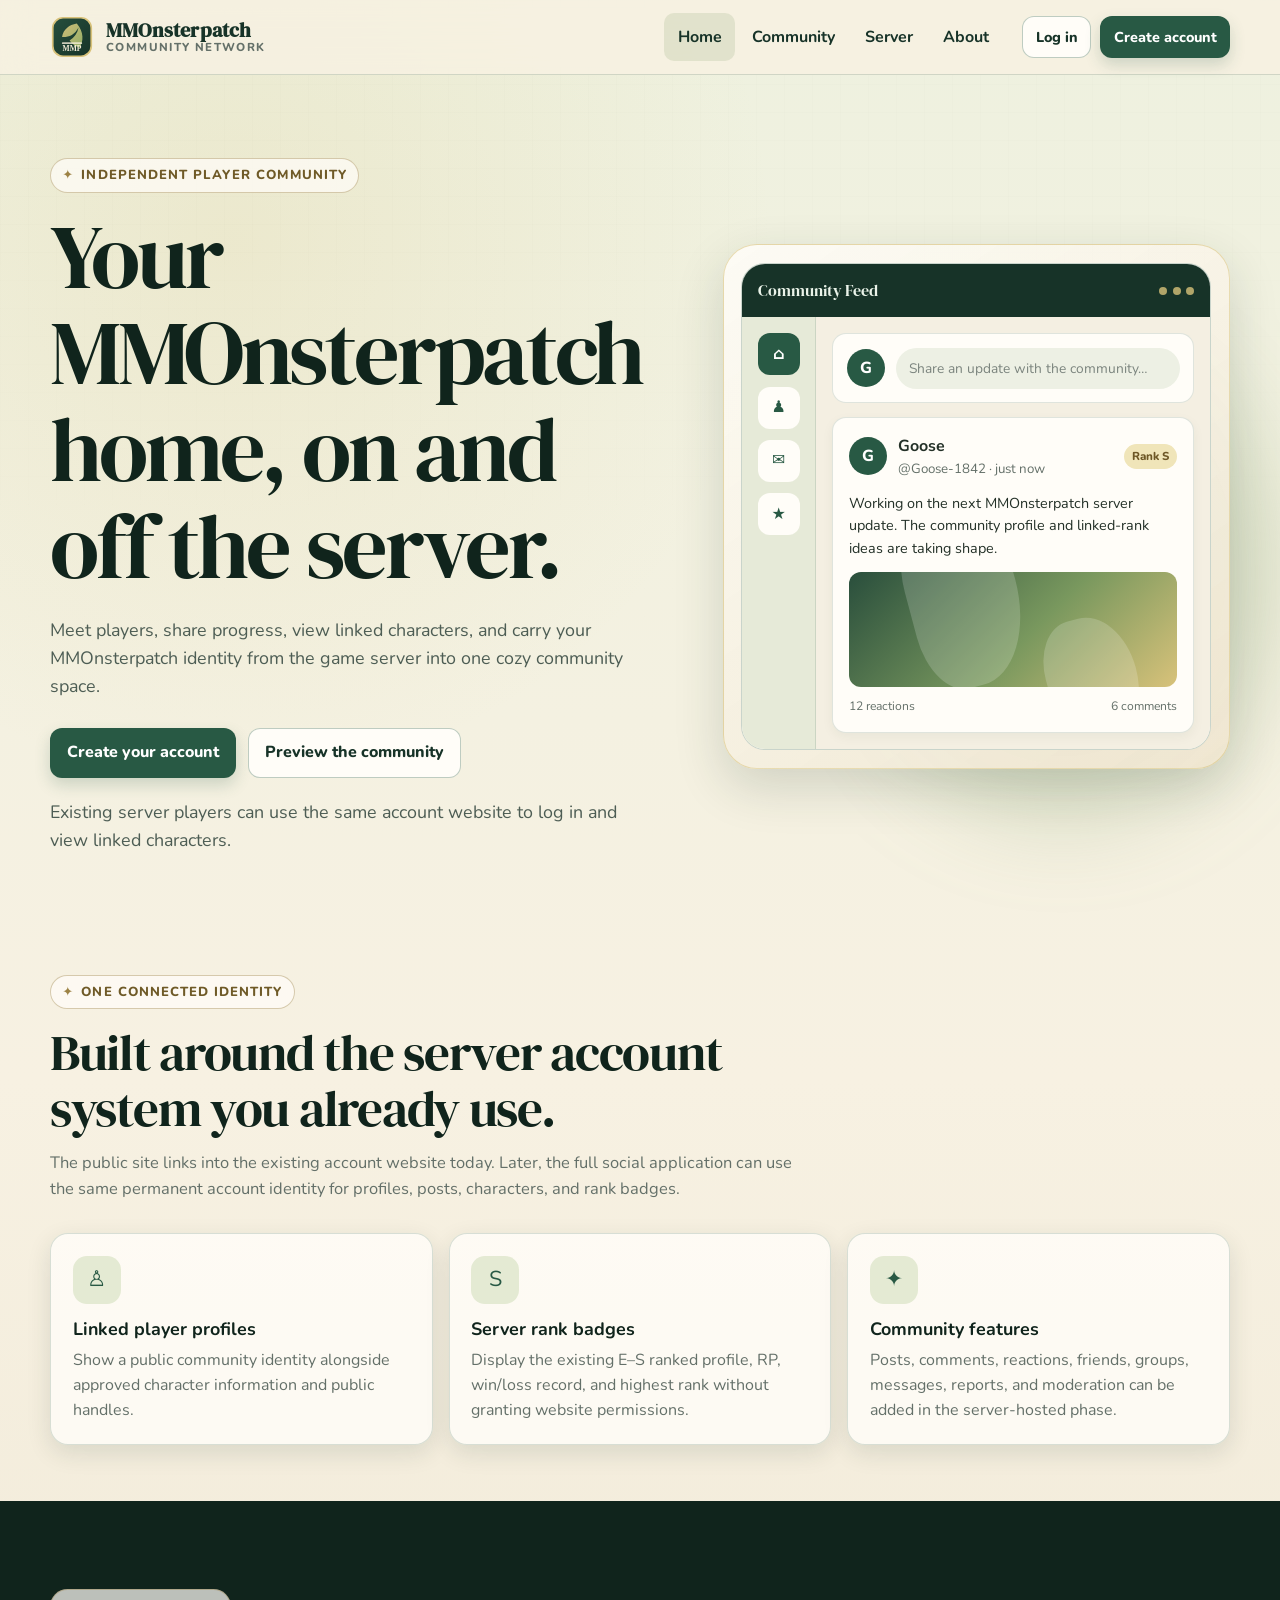
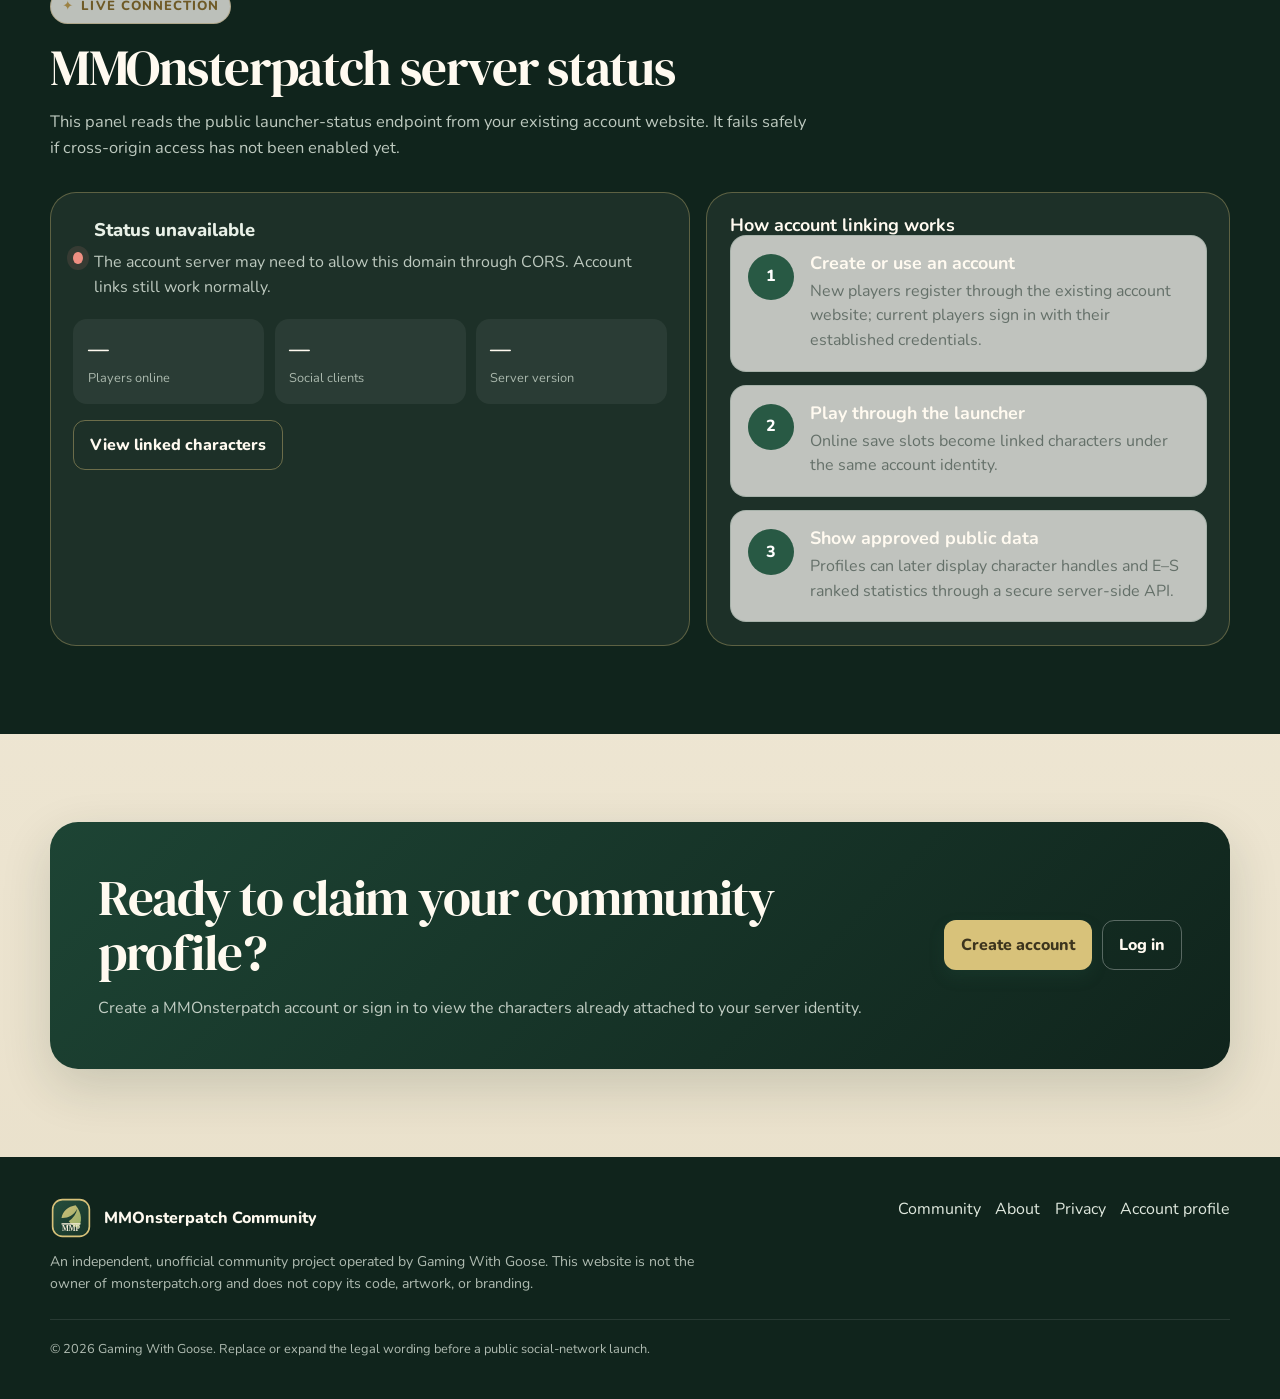
==== index.html @ 91fbc28e "initial push" ====
<!doctype html>
<html lang="en">
<head>
  <meta charset="utf-8">
  <meta name="viewport" content="width=device-width, initial-scale=1">
  <meta name="description" content="The independent MMOnsterpatch community hub for player profiles, server ranks, news, and social features.">
  <meta name="theme-color" content="#173328">
  <title>MMOnsterpatch Community</title>
  <link rel="icon" href="assets/favicon.svg" type="image/svg+xml">
  <link rel="stylesheet" href="assets/styles.css">
  <script src="config.js" defer></script>
  <script src="assets/app.js" defer></script>
</head>
<body>
  <a class="skip-link" href="#main">Skip to content</a>
  <header class="site-header">
    <nav class="nav-wrap" aria-label="Primary navigation">
      <a class="brand" href="index.html">
        <img src="assets/logo.svg" alt="">
        <span class="brand-copy"><strong>MMOnsterpatch</strong><small>Community Network</small></span>
      </a>
      <button class="menu-toggle" type="button" aria-expanded="false" aria-label="Open navigation">Menu</button>
      <div class="nav-links">
        <a href="index.html" aria-current="page">Home</a>
        <a href="community.html">Community</a>
        <a href="#server">Server</a>
        <a href="about.html">About</a>
      </div>
      <div class="nav-actions">
        <a class="button secondary small" data-account-link="login" href="https://account.gamingwithgoose.com/login">Log in</a>
        <a class="button small" data-account-link="register" href="https://account.gamingwithgoose.com/register">Create account</a>
      </div>
    </nav>
  </header>

  <main id="main">
    <section class="hero">
      <div class="container hero-grid">
        <div class="hero-copy">
          <span class="eyebrow">Independent player community</span>
          <h1>Your MMOnsterpatch home, on and off the server.</h1>
          <p>Meet players, share progress, view linked characters, and carry your MMOnsterpatch identity from the game server into one cozy community space.</p>
          <div class="hero-actions">
            <a class="button" data-account-link="register" href="https://account.gamingwithgoose.com/register">Create your account</a>
            <a class="button secondary" href="community.html">Preview the community</a>
          </div>
          <p class="microcopy">Existing server players can use the same account website to log in and view linked characters.</p>
        </div>

        <div class="hero-panel" aria-label="Community interface preview">
          <div class="app-window">
            <div class="app-topbar"><strong>Community Feed</strong><div class="dot-set" aria-hidden="true"><i></i><i></i><i></i></div></div>
            <div class="app-body">
              <aside class="preview-sidebar" aria-hidden="true"><span>⌂</span><span>♟</span><span>✉</span><span>★</span></aside>
              <div class="preview-feed">
                <div class="composer"><span class="avatar-sm">G</span><span>Share an update with the community…</span></div>
                <article class="preview-post">
                  <div class="post-head">
                    <span class="avatar-sm">G</span>
                    <div><strong>Goose</strong><small>@Goose-1842 · just now</small></div>
                    <span class="rank-pill">Rank S</span>
                  </div>
                  <p>Working on the next MMOnsterpatch server update. The community profile and linked-rank ideas are taking shape.</p>
                  <div class="post-art" role="img" aria-label="Abstract green and gold community artwork"></div>
                  <div class="post-stats"><span>12 reactions</span><span>6 comments</span></div>
                </article>
              </div>
            </div>
          </div>
        </div>
      </div>
    </section>

    <section class="section compact">
      <div class="container">
        <div class="section-heading">
          <span class="eyebrow">One connected identity</span>
          <h2>Built around the server account system you already use.</h2>
          <p>The public site links into the existing account website today. Later, the full social application can use the same permanent account identity for profiles, posts, characters, and rank badges.</p>
        </div>
        <div class="card-grid">
          <article class="card"><div class="icon">♙</div><h3>Linked player profiles</h3><p>Show a public community identity alongside approved character information and public handles.</p></article>
          <article class="card"><div class="icon">S</div><h3>Server rank badges</h3><p>Display the existing E–S ranked profile, RP, win/loss record, and highest rank without granting website permissions.</p></article>
          <article class="card"><div class="icon">✦</div><h3>Community features</h3><p>Posts, comments, reactions, friends, groups, messages, reports, and moderation can be added in the server-hosted phase.</p></article>
        </div>
      </div>
    </section>

    <section class="section status-section" id="server">
      <div class="container">
        <div class="section-heading">
          <span class="eyebrow">Live connection</span>
          <h2>MMOnsterpatch server status</h2>
          <p>This panel reads the public launcher-status endpoint from your existing account website. It fails safely if cross-origin access has not been enabled yet.</p>
        </div>
        <div class="status-layout">
          <div class="status-card">
            <div class="status-line"><span class="status-dot" data-status-dot></span><div><div class="status-title loading-shimmer" data-server-status>Checking live server status</div><p class="status-message loading-shimmer" data-server-message>Connecting to account server status endpoint</p></div></div>
            <div class="status-stats">
              <div class="status-stat"><strong class="loading-shimmer" data-player-count>0</strong><span>Players online</span></div>
              <div class="status-stat"><strong class="loading-shimmer" data-social-count>0</strong><span>Social clients</span></div>
              <div class="status-stat"><strong class="loading-shimmer" data-server-version>0.0.0</strong><span>Server version</span></div>
            </div>
            <a class="button secondary" data-account-link="characters" href="https://account.gamingwithgoose.com/account">View linked characters</a>
          </div>
          <div class="status-card">
            <h3>How account linking works</h3>
            <div class="steps">
              <div class="step"><span class="step-number">1</span><div><h3>Create or use an account</h3><p>New players register through the existing account website; current players sign in with their established credentials.</p></div></div>
              <div class="step"><span class="step-number">2</span><div><h3>Play through the launcher</h3><p>Online save slots become linked characters under the same account identity.</p></div></div>
              <div class="step"><span class="step-number">3</span><div><h3>Show approved public data</h3><p>Profiles can later display character handles and E–S ranked statistics through a secure server-side API.</p></div></div>
            </div>
          </div>
        </div>
      </div>
    </section>

    <section class="section">
      <div class="container">
        <div class="cta-box">
          <div><h2>Ready to claim your community profile?</h2><p>Create a MMOnsterpatch account or sign in to view the characters already attached to your server identity.</p></div>
          <div class="cta-actions"><a class="button" data-account-link="register" href="https://account.gamingwithgoose.com/register">Create account</a><a class="button secondary" data-account-link="login" href="https://account.gamingwithgoose.com/login">Log in</a></div>
        </div>
      </div>
    </section>
  </main>

  <footer class="site-footer">
    <div class="container">
      <div class="footer-grid">
        <div><div class="footer-brand"><img src="assets/logo.svg" alt=""><span>MMOnsterpatch Community</span></div><p class="footer-copy">An independent, unofficial community project operated by Gaming With Goose. This website is not the owner of monsterpatch.org and does not copy its code, artwork, or branding.</p></div>
        <div class="footer-links"><a href="community.html">Community</a><a href="about.html">About</a><a href="privacy.html">Privacy</a><a data-account-link="profile" href="https://account.gamingwithgoose.com/profile">Account profile</a></div>
      </div>
      <div class="footer-bottom">© <span data-current-year>2026</span> Gaming With Goose. Replace or expand the legal wording before a public social-network launch.</div>
    </div>
  </footer>
</body>
</html>
---- assets/styles.css ----
@import url('https://fonts.googleapis.com/css2?family=DM+Serif+Display&family=Nunito:wght@400;600;700;800&display=swap');

:root {
  --ink: #233027;
  --muted: #647069;
  --forest-950: #10241c;
  --forest-900: #173328;
  --forest-800: #1d4434;
  --forest-700: #285944;
  --moss: #77965f;
  --sage: #a9bb8a;
  --gold: #d8c27a;
  --gold-dark: #9c8244;
  --paper: #f7f1e2;
  --paper-2: #efe6d0;
  --white: #fffdf8;
  --danger: #a64d43;
  --shadow: 0 18px 50px rgba(23, 51, 40, .16);
  --soft-shadow: 0 8px 24px rgba(23, 51, 40, .12);
  --radius-xl: 26px;
  --radius-lg: 18px;
  --radius-md: 12px;
}

* { box-sizing: border-box; }
html { scroll-behavior: smooth; }
body {
  margin: 0;
  min-height: 100vh;
  color: var(--ink);
  background:
    radial-gradient(circle at 18% 8%, rgba(216, 194, 122, .18), transparent 34rem),
    linear-gradient(180deg, #eef1df 0%, var(--paper) 36%, #e8dfc9 100%);
  font-family: "Nunito", system-ui, -apple-system, BlinkMacSystemFont, "Segoe UI", sans-serif;
  line-height: 1.55;
}

body::before {
  content: "";
  position: fixed;
  inset: 0;
  z-index: -1;
  opacity: .22;
  pointer-events: none;
  background-image:
    linear-gradient(rgba(23, 51, 40, .05) 1px, transparent 1px),
    linear-gradient(90deg, rgba(23, 51, 40, .05) 1px, transparent 1px);
  background-size: 28px 28px;
  mask-image: linear-gradient(to bottom, black, transparent 85%);
}

a { color: var(--forest-700); }
a:hover { color: var(--forest-900); }
img { max-width: 100%; }
button, input, textarea { font: inherit; }

.skip-link {
  position: absolute;
  top: -80px;
  left: 1rem;
  z-index: 999;
  background: var(--white);
  color: var(--forest-900);
  padding: .75rem 1rem;
  border-radius: 10px;
}
.skip-link:focus { top: 1rem; }

.site-header {
  position: sticky;
  top: 0;
  z-index: 50;
  backdrop-filter: blur(16px);
  background: rgba(247, 241, 226, .9);
  border-bottom: 1px solid rgba(40, 89, 68, .18);
}

.nav-wrap {
  width: min(1180px, calc(100% - 32px));
  min-height: 74px;
  margin: auto;
  display: flex;
  align-items: center;
  gap: 1.25rem;
}

.brand {
  display: inline-flex;
  align-items: center;
  gap: .75rem;
  color: var(--forest-900);
  text-decoration: none;
  font-weight: 800;
}
.brand img { width: 44px; height: 44px; }
.brand-copy { display: grid; line-height: 1.05; }
.brand-copy strong { font-family: "DM Serif Display", Georgia, serif; font-size: 1.22rem; letter-spacing: .01em; }
.brand-copy small { color: var(--muted); font-size: .72rem; text-transform: uppercase; letter-spacing: .12em; }

.nav-links {
  margin-left: auto;
  display: flex;
  align-items: center;
  gap: .25rem;
}
.nav-links a {
  color: var(--forest-900);
  text-decoration: none;
  padding: .7rem .82rem;
  border-radius: 10px;
  font-weight: 700;
}
.nav-links a:hover, .nav-links a[aria-current="page"] { background: rgba(119, 150, 95, .16); }

.nav-actions { display: flex; align-items: center; gap: .55rem; }
.menu-toggle {
  display: none;
  margin-left: auto;
  border: 1px solid rgba(40, 89, 68, .25);
  background: var(--white);
  color: var(--forest-900);
  border-radius: 10px;
  padding: .65rem .8rem;
  font-weight: 800;
}

.button {
  display: inline-flex;
  align-items: center;
  justify-content: center;
  gap: .45rem;
  min-height: 44px;
  padding: .72rem 1rem;
  border: 1px solid transparent;
  border-radius: 12px;
  background: var(--forest-700);
  color: #fff;
  text-decoration: none;
  font-weight: 800;
  box-shadow: 0 7px 16px rgba(40, 89, 68, .2);
  cursor: pointer;
}
.button:hover { color: #fff; background: var(--forest-900); transform: translateY(-1px); }
.button.secondary {
  color: var(--forest-900);
  background: var(--white);
  border-color: rgba(40, 89, 68, .3);
  box-shadow: none;
}
.button.secondary:hover { color: var(--forest-900); background: var(--paper-2); }
.button.small { min-height: 38px; padding: .55rem .78rem; font-size: .9rem; }

main { overflow: hidden; }
.container { width: min(1180px, calc(100% - 32px)); margin-inline: auto; }
.section { padding: 5.5rem 0; }
.section.compact { padding: 3.5rem 0; }

.hero { padding: 5.2rem 0 4rem; }
.hero-grid {
  display: grid;
  grid-template-columns: minmax(0, 1.08fr) minmax(340px, .92fr);
  align-items: center;
  gap: clamp(2rem, 6vw, 5rem);
}
.eyebrow {
  display: inline-flex;
  align-items: center;
  gap: .45rem;
  margin-bottom: 1rem;
  padding: .38rem .7rem;
  border: 1px solid rgba(156, 130, 68, .4);
  border-radius: 999px;
  background: rgba(255, 253, 248, .72);
  color: #6f5a27;
  font-size: .82rem;
  font-weight: 800;
  text-transform: uppercase;
  letter-spacing: .08em;
}
.eyebrow::before { content: "✦"; color: var(--gold-dark); }

h1, h2, h3 { color: var(--forest-950); line-height: 1.08; }
h1, h2 { font-family: "DM Serif Display", Georgia, serif; font-weight: 400; }
h1 { margin: 0; max-width: 760px; font-size: clamp(3rem, 7vw, 5.8rem); letter-spacing: -.035em; }
h2 { margin: 0; font-size: clamp(2.15rem, 4vw, 3.45rem); letter-spacing: -.025em; }
h3 { margin: 0; font-size: 1.12rem; }
.hero-copy > p { max-width: 680px; margin: 1.35rem 0 0; color: #4d5d54; font-size: 1.12rem; }
.hero-actions { display: flex; flex-wrap: wrap; gap: .75rem; margin-top: 1.7rem; }
.microcopy { margin-top: 1rem; color: var(--muted); font-size: .88rem; }

.hero-panel {
  position: relative;
  padding: 1.1rem;
  border: 1px solid rgba(216, 194, 122, .55);
  border-radius: 34px;
  background: linear-gradient(145deg, rgba(255, 253, 248, .86), rgba(239, 230, 208, .92));
  box-shadow: var(--shadow);
}
.hero-panel::before {
  content: "";
  position: absolute;
  inset: 15% -10% -10% 24%;
  z-index: -1;
  border-radius: 50%;
  background: rgba(119, 150, 95, .24);
  filter: blur(45px);
}
.app-window {
  overflow: hidden;
  border: 1px solid rgba(40, 89, 68, .25);
  border-radius: 24px;
  background: var(--white);
}
.app-topbar {
  display: flex;
  justify-content: space-between;
  align-items: center;
  padding: .9rem 1rem;
  color: #eaf3e9;
  background: var(--forest-900);
}
.app-topbar strong { font-family: "DM Serif Display", Georgia, serif; font-weight: 400; }
.dot-set { display: flex; gap: .35rem; }
.dot-set i { width: 8px; height: 8px; border-radius: 50%; background: var(--gold); opacity: .8; }
.app-body { display: grid; grid-template-columns: 74px 1fr; min-height: 430px; }
.preview-sidebar { padding: 1rem .7rem; background: #e6ead8; border-right: 1px solid rgba(40, 89, 68, .14); }
.preview-sidebar span { display: grid; place-items: center; width: 42px; height: 42px; margin: 0 auto .7rem; border-radius: 12px; background: var(--white); color: var(--forest-700); font-weight: 800; }
.preview-sidebar span:first-child { color: #fff; background: var(--forest-700); }
.preview-feed { padding: 1rem; background: #f4efe2; }
.composer {
  display: flex;
  gap: .7rem;
  align-items: center;
  padding: .85rem;
  border: 1px solid rgba(40, 89, 68, .15);
  border-radius: 14px;
  background: var(--white);
}
.avatar-sm { flex: 0 0 auto; width: 38px; height: 38px; display: grid; place-items: center; border-radius: 50%; background: var(--forest-700); color: #fff; font-weight: 800; }
.composer span:last-child { flex: 1; padding: .6rem .8rem; border-radius: 999px; background: #edf0e4; color: #7b847e; font-size: .86rem; }
.preview-post { margin-top: .85rem; padding: 1rem; border: 1px solid rgba(40, 89, 68, .15); border-radius: 14px; background: var(--white); box-shadow: 0 4px 12px rgba(23, 51, 40, .05); }
.post-head { display: flex; align-items: center; gap: .65rem; }
.post-head small { display: block; color: var(--muted); }
.rank-pill { margin-left: auto; padding: .24rem .5rem; border-radius: 999px; background: #f0e5b9; color: #6d5726; font-size: .72rem; font-weight: 800; }
.preview-post p { margin: .8rem 0; font-size: .9rem; }
.post-art { height: 115px; border-radius: 12px; background: linear-gradient(135deg, #294e3c, #79985e 55%, #d8c27a); position: relative; overflow: hidden; }
.post-art::before, .post-art::after { content: ""; position: absolute; border-radius: 45% 55% 60% 40%; background: rgba(255,255,255,.18); transform: rotate(-15deg); }
.post-art::before { width: 110px; height: 180px; left: 18%; top: -65px; }
.post-art::after { width: 90px; height: 130px; right: 12%; bottom: -60px; }
.post-stats { display: flex; justify-content: space-between; margin-top: .65rem; color: var(--muted); font-size: .76rem; }

.section-heading { max-width: 760px; margin-bottom: 2rem; }
.section-heading p { margin: .9rem 0 0; color: var(--muted); font-size: 1.03rem; }

.card-grid { display: grid; grid-template-columns: repeat(3, 1fr); gap: 1rem; }
.card {
  padding: 1.35rem;
  border: 1px solid rgba(40, 89, 68, .18);
  border-radius: var(--radius-lg);
  background: rgba(255, 253, 248, .82);
  box-shadow: var(--soft-shadow);
}
.card .icon { width: 48px; height: 48px; display: grid; place-items: center; margin-bottom: 1rem; border-radius: 14px; background: #e4ead3; color: var(--forest-700); font-size: 1.35rem; }
.card p { margin: .55rem 0 0; color: var(--muted); }

.status-section { background: var(--forest-950); color: #e8f0e7; }
.status-section h2, .status-section h3 { color: #fffaf0; }
.status-section .section-heading p { color: #bdc9bf; }
.status-layout { display: grid; grid-template-columns: 1.1fr .9fr; gap: 1rem; align-items: stretch; }
.status-card {
  padding: 1.4rem;
  border: 1px solid rgba(216, 194, 122, .34);
  border-radius: var(--radius-xl);
  background: rgba(255, 255, 255, .055);
}
.status-line { display: flex; align-items: center; gap: .7rem; }
.status-dot { width: 12px; height: 12px; border-radius: 50%; background: #d8c27a; box-shadow: 0 0 0 6px rgba(216, 194, 122, .12); }
.status-dot.online { background: #7dd88e; box-shadow: 0 0 0 6px rgba(125, 216, 142, .13); }
.status-dot.offline { background: #ef8f82; box-shadow: 0 0 0 6px rgba(239, 143, 130, .12); }
.status-title { font-size: 1.15rem; font-weight: 800; }
.status-message { color: #bdc9bf; margin: .35rem 0 0; }
.status-stats { display: grid; grid-template-columns: repeat(3, 1fr); gap: .65rem; margin-top: 1.2rem; }
.status-stat { padding: .9rem; border-radius: 14px; background: rgba(255, 255, 255, .06); }
.status-stat strong { display: block; color: #fffaf0; font-size: 1.3rem; }
.status-stat span { color: #aab8ad; font-size: .8rem; }
.status-card .button.secondary { margin-top: 1rem; background: transparent; color: #fffaf0; border-color: rgba(216, 194, 122, .42); }
.status-card .button.secondary:hover { background: rgba(255,255,255,.07); color: #fff; }

.steps { display: grid; gap: .85rem; }
.step { display: grid; grid-template-columns: 46px 1fr; gap: 1rem; align-items: start; padding: 1.1rem; border-radius: 16px; background: rgba(255,253,248,.72); border: 1px solid rgba(40,89,68,.16); }
.step-number { width: 46px; height: 46px; display: grid; place-items: center; border-radius: 50%; background: var(--forest-700); color: #fff; font-weight: 800; }
.step p { margin: .35rem 0 0; color: var(--muted); }

.community-layout { display: grid; grid-template-columns: 240px minmax(0, 1fr) 280px; gap: 1rem; align-items: start; }
.panel { padding: 1rem; border: 1px solid rgba(40,89,68,.18); border-radius: 18px; background: rgba(255,253,248,.86); box-shadow: var(--soft-shadow); }
.panel-title { display: flex; align-items: center; justify-content: space-between; margin-bottom: .75rem; }
.panel-title h2, .panel-title h3 { font-family: "Nunito", sans-serif; font-weight: 800; font-size: 1.04rem; }
.side-nav { display: grid; gap: .3rem; }
.side-nav a { padding: .7rem .75rem; border-radius: 10px; color: var(--forest-900); text-decoration: none; font-weight: 700; }
.side-nav a.active, .side-nav a:hover { background: #e4ead3; }
.feed-stack { display: grid; gap: .85rem; }
.social-card { padding: 1rem; border: 1px solid rgba(40,89,68,.18); border-radius: 18px; background: var(--white); }
.social-head { display: flex; gap: .75rem; align-items: center; }
.social-meta { min-width: 0; }
.social-meta strong { display: block; }
.social-meta span { color: var(--muted); font-size: .8rem; }
.social-card p { margin: .85rem 0; }
.social-actions { display: flex; border-top: 1px solid rgba(40,89,68,.12); padding-top: .65rem; gap: .4rem; }
.social-actions button { flex: 1; border: 0; border-radius: 9px; padding: .55rem; background: transparent; color: var(--muted); font-weight: 800; cursor: pointer; }
.social-actions button:hover { background: #edf0e4; color: var(--forest-900); }
.social-actions button.active { color: var(--danger); background: #f8eae5; }
.notice { padding: .9rem 1rem; border-left: 4px solid var(--gold-dark); border-radius: 10px; background: #fff8df; color: #67582e; }
.online-list { display: grid; gap: .7rem; }
.online-person { display: flex; align-items: center; gap: .55rem; }
.online-person .avatar-sm { width: 34px; height: 34px; font-size: .8rem; }
.presence { margin-left: auto; width: 9px; height: 9px; border-radius: 50%; background: #6fc77e; }

.page-hero { padding: 3.8rem 0 2rem; }
.page-hero h1 { font-size: clamp(2.6rem, 6vw, 4.5rem); }
.page-hero p { max-width: 720px; color: var(--muted); font-size: 1.05rem; }
.prose { max-width: 820px; }
.prose h2 { margin-top: 2.5rem; font-size: 2rem; }
.prose p, .prose li { color: #4e5c54; }
.prose code { padding: .15rem .35rem; border-radius: 6px; background: #e6ead8; color: var(--forest-900); }

.cta-box {
  display: grid;
  grid-template-columns: 1fr auto;
  gap: 2rem;
  align-items: center;
  padding: clamp(1.5rem, 4vw, 3rem);
  border-radius: 28px;
  color: #f4f1e5;
  background: linear-gradient(135deg, var(--forest-800), var(--forest-950));
  box-shadow: var(--shadow);
}
.cta-box h2 { color: #fffaf0; }
.cta-box p { color: #c2cec4; margin-bottom: 0; }
.cta-actions { display: flex; flex-wrap: wrap; gap: .65rem; }
.cta-box .button { background: var(--gold); color: #3d351e; }
.cta-box .button:hover { background: #ead58d; color: #302914; }
.cta-box .button.secondary { background: transparent; color: #fffaf0; border-color: rgba(255,255,255,.3); }

.site-footer { padding: 2.5rem 0; color: #afbbb1; background: var(--forest-950); }
.footer-grid { display: grid; grid-template-columns: 1fr auto; gap: 2rem; align-items: start; }
.footer-brand { display: flex; gap: .75rem; align-items: center; color: #fffaf0; font-weight: 800; }
.footer-brand img { width: 42px; }
.footer-copy { max-width: 680px; margin: .75rem 0 0; font-size: .88rem; }
.footer-links { display: flex; flex-wrap: wrap; gap: .9rem; }
.footer-links a { color: #dfe8de; text-decoration: none; }
.footer-bottom { margin-top: 1.5rem; padding-top: 1.25rem; border-top: 1px solid rgba(255,255,255,.1); font-size: .8rem; }

.loading-shimmer { position: relative; overflow: hidden; color: transparent !important; border-radius: 5px; background: rgba(255,255,255,.09); }
.loading-shimmer::after { content: ""; position: absolute; inset: 0; transform: translateX(-100%); background: linear-gradient(90deg, transparent, rgba(255,255,255,.13), transparent); animation: shimmer 1.5s infinite; }
@keyframes shimmer { to { transform: translateX(100%); } }

@media (max-width: 980px) {
  .hero-grid, .status-layout, .cta-box { grid-template-columns: 1fr; }
  .hero-copy { text-align: center; }
  .hero-copy > p { margin-inline: auto; }
  .hero-actions { justify-content: center; }
  .microcopy { text-align: center; }
  .hero-panel { max-width: 650px; margin-inline: auto; }
  .card-grid { grid-template-columns: repeat(2, 1fr); }
  .community-layout { grid-template-columns: 190px minmax(0, 1fr); }
  .community-layout > aside:last-child { grid-column: 1 / -1; }
  .cta-actions { justify-content: flex-start; }
}

@media (max-width: 760px) {
  .nav-wrap { flex-wrap: wrap; padding: .75rem 0; min-height: 68px; }
  .menu-toggle { display: inline-flex; }
  .nav-links, .nav-actions { display: none; width: 100%; margin: 0; }
  .site-header.open .nav-links { display: grid; }
  .site-header.open .nav-actions { display: grid; grid-template-columns: 1fr 1fr; padding-bottom: .35rem; }
  .nav-links a { text-align: center; }
  .hero { padding-top: 3.7rem; }
  .hero-grid { grid-template-columns: 1fr; }
  h1 { font-size: clamp(2.8rem, 13vw, 4.2rem); }
  .app-body { grid-template-columns: 58px 1fr; min-height: 390px; }
  .preview-sidebar { padding-inline: .45rem; }
  .preview-sidebar span { width: 36px; height: 36px; }
  .card-grid { grid-template-columns: 1fr; }
  .status-stats { grid-template-columns: 1fr 1fr; }
  .community-layout { grid-template-columns: 1fr; }
  .community-layout > aside:first-child { display: none; }
  .footer-grid { grid-template-columns: 1fr; }
}

@media (max-width: 480px) {
  .container, .nav-wrap { width: min(100% - 22px, 1180px); }
  .section { padding: 4rem 0; }
  .brand-copy small { display: none; }
  .hero-panel { padding: .55rem; border-radius: 25px; }
  .app-window { border-radius: 19px; }
  .preview-feed { padding: .65rem; }
  .preview-sidebar { display: none; }
  .app-body { grid-template-columns: 1fr; }
  .status-stats { grid-template-columns: 1fr; }
  .site-header.open .nav-actions { grid-template-columns: 1fr; }
}

@media (prefers-reduced-motion: reduce) {
  *, *::before, *::after { scroll-behavior: auto !important; animation-duration: .01ms !important; animation-iteration-count: 1 !important; transition-duration: .01ms !important; }
}
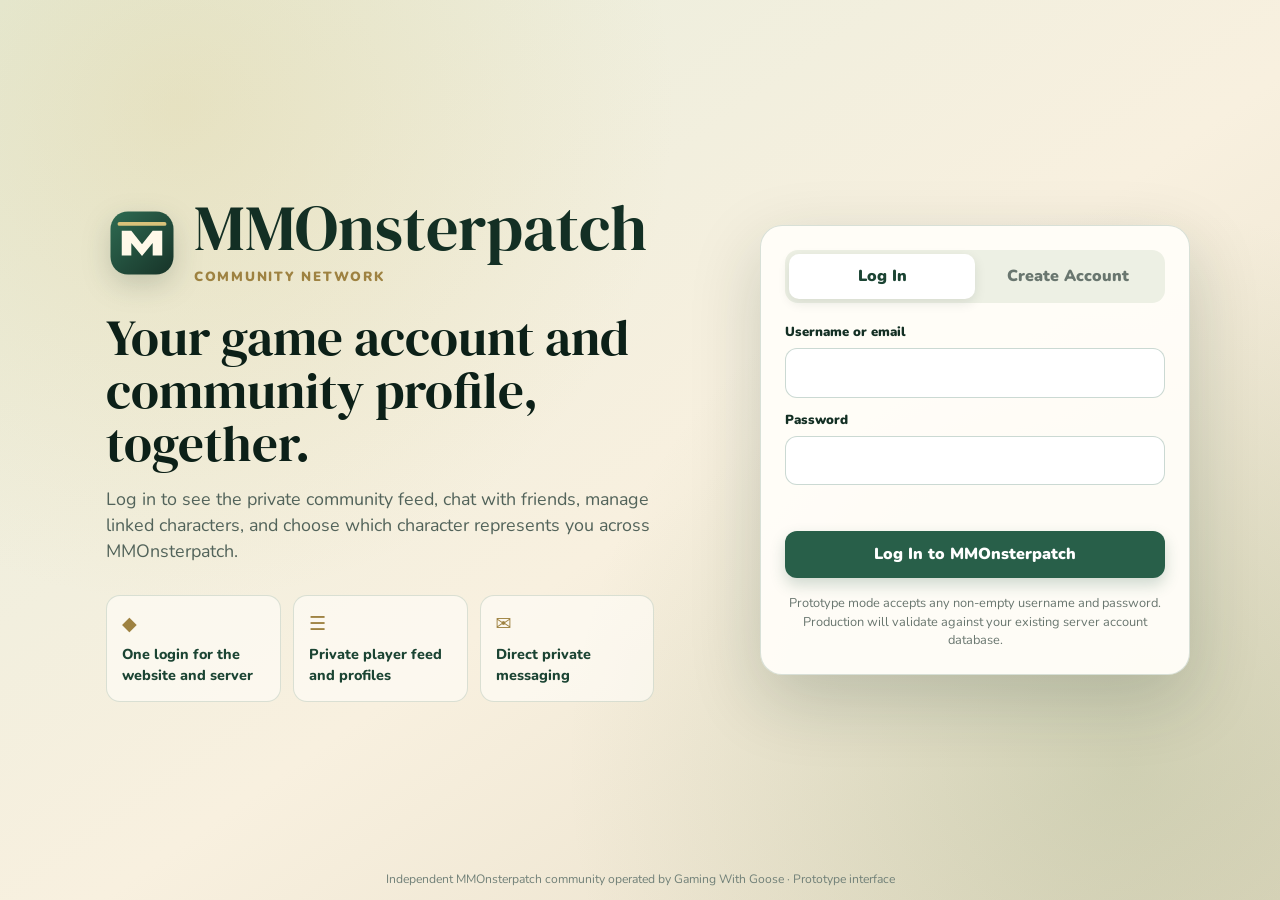
==== commit bb967eb9: "Website Revision" ====
--- a/index.html
+++ b/index.html
@@ -1,138 +1,44 @@
 <!doctype html>
 <html lang="en">
 <head>
-  <meta charset="utf-8">
-  <meta name="viewport" content="width=device-width, initial-scale=1">
-  <meta name="description" content="The independent MMOnsterpatch community hub for player profiles, server ranks, news, and social features.">
-  <meta name="theme-color" content="#173328">
-  <title>MMOnsterpatch Community</title>
-  <link rel="icon" href="assets/favicon.svg" type="image/svg+xml">
-  <link rel="stylesheet" href="assets/styles.css">
-  <script src="config.js" defer></script>
-  <script src="assets/app.js" defer></script>
+  <meta charset="utf-8"><meta name="viewport" content="width=device-width,initial-scale=1">
+  <title>Log in | MMOnsterpatch</title>
+  <meta name="description" content="Log in or create one MMOnsterpatch account for both the game server and community.">
+  <link rel="icon" href="assets/favicon.svg" type="image/svg+xml"><link rel="stylesheet" href="assets/styles.css">
+  <script src="config.js" defer></script><script src="assets/app.js" defer></script>
 </head>
-<body>
-  <a class="skip-link" href="#main">Skip to content</a>
-  <header class="site-header">
-    <nav class="nav-wrap" aria-label="Primary navigation">
-      <a class="brand" href="index.html">
-        <img src="assets/logo.svg" alt="">
-        <span class="brand-copy"><strong>MMOnsterpatch</strong><small>Community Network</small></span>
-      </a>
-      <button class="menu-toggle" type="button" aria-expanded="false" aria-label="Open navigation">Menu</button>
-      <div class="nav-links">
-        <a href="index.html" aria-current="page">Home</a>
-        <a href="community.html">Community</a>
-        <a href="#server">Server</a>
-        <a href="about.html">About</a>
-      </div>
-      <div class="nav-actions">
-        <a class="button secondary small" data-account-link="login" href="https://account.gamingwithgoose.com/login">Log in</a>
-        <a class="button small" data-account-link="register" href="https://account.gamingwithgoose.com/register">Create account</a>
-      </div>
-    </nav>
-  </header>
-
-  <main id="main">
-    <section class="hero">
-      <div class="container hero-grid">
-        <div class="hero-copy">
-          <span class="eyebrow">Independent player community</span>
-          <h1>Your MMOnsterpatch home, on and off the server.</h1>
-          <p>Meet players, share progress, view linked characters, and carry your MMOnsterpatch identity from the game server into one cozy community space.</p>
-          <div class="hero-actions">
-            <a class="button" data-account-link="register" href="https://account.gamingwithgoose.com/register">Create your account</a>
-            <a class="button secondary" href="community.html">Preview the community</a>
-          </div>
-          <p class="microcopy">Existing server players can use the same account website to log in and view linked characters.</p>
-        </div>
-
-        <div class="hero-panel" aria-label="Community interface preview">
-          <div class="app-window">
-            <div class="app-topbar"><strong>Community Feed</strong><div class="dot-set" aria-hidden="true"><i></i><i></i><i></i></div></div>
-            <div class="app-body">
-              <aside class="preview-sidebar" aria-hidden="true"><span>⌂</span><span>♟</span><span>✉</span><span>★</span></aside>
-              <div class="preview-feed">
-                <div class="composer"><span class="avatar-sm">G</span><span>Share an update with the community…</span></div>
-                <article class="preview-post">
-                  <div class="post-head">
-                    <span class="avatar-sm">G</span>
-                    <div><strong>Goose</strong><small>@Goose-1842 · just now</small></div>
-                    <span class="rank-pill">Rank S</span>
-                  </div>
-                  <p>Working on the next MMOnsterpatch server update. The community profile and linked-rank ideas are taking shape.</p>
-                  <div class="post-art" role="img" aria-label="Abstract green and gold community artwork"></div>
-                  <div class="post-stats"><span>12 reactions</span><span>6 comments</span></div>
-                </article>
-              </div>
-            </div>
-          </div>
-        </div>
+<body class="auth-page">
+  <main class="auth-layout">
+    <section class="auth-brand">
+      <div class="auth-logo"><img src="assets/logo.svg" alt=""><div><strong>MMOnsterpatch</strong><small>Community Network</small></div></div>
+      <h1>Your game account and community profile, together.</h1>
+      <p>Log in to see the private community feed, chat with friends, manage linked characters, and choose which character represents you across MMOnsterpatch.</p>
+      <div class="auth-benefits">
+        <div class="auth-benefit"><span>◆</span>One login for the website and server</div>
+        <div class="auth-benefit"><span>☰</span>Private player feed and profiles</div>
+        <div class="auth-benefit"><span>✉</span>Direct private messaging</div>
       </div>
     </section>
 
-    <section class="section compact">
-      <div class="container">
-        <div class="section-heading">
-          <span class="eyebrow">One connected identity</span>
-          <h2>Built around the server account system you already use.</h2>
-          <p>The public site links into the existing account website today. Later, the full social application can use the same permanent account identity for profiles, posts, characters, and rank badges.</p>
-        </div>
-        <div class="card-grid">
-          <article class="card"><div class="icon">♙</div><h3>Linked player profiles</h3><p>Show a public community identity alongside approved character information and public handles.</p></article>
-          <article class="card"><div class="icon">S</div><h3>Server rank badges</h3><p>Display the existing E–S ranked profile, RP, win/loss record, and highest rank without granting website permissions.</p></article>
-          <article class="card"><div class="icon">✦</div><h3>Community features</h3><p>Posts, comments, reactions, friends, groups, messages, reports, and moderation can be added in the server-hosted phase.</p></article>
-        </div>
-      </div>
-    </section>
-
-    <section class="section status-section" id="server">
-      <div class="container">
-        <div class="section-heading">
-          <span class="eyebrow">Live connection</span>
-          <h2>MMOnsterpatch server status</h2>
-          <p>This panel reads the public launcher-status endpoint from your existing account website. It fails safely if cross-origin access has not been enabled yet.</p>
-        </div>
-        <div class="status-layout">
-          <div class="status-card">
-            <div class="status-line"><span class="status-dot" data-status-dot></span><div><div class="status-title loading-shimmer" data-server-status>Checking live server status</div><p class="status-message loading-shimmer" data-server-message>Connecting to account server status endpoint</p></div></div>
-            <div class="status-stats">
-              <div class="status-stat"><strong class="loading-shimmer" data-player-count>0</strong><span>Players online</span></div>
-              <div class="status-stat"><strong class="loading-shimmer" data-social-count>0</strong><span>Social clients</span></div>
-              <div class="status-stat"><strong class="loading-shimmer" data-server-version>0.0.0</strong><span>Server version</span></div>
-            </div>
-            <a class="button secondary" data-account-link="characters" href="https://account.gamingwithgoose.com/account">View linked characters</a>
-          </div>
-          <div class="status-card">
-            <h3>How account linking works</h3>
-            <div class="steps">
-              <div class="step"><span class="step-number">1</span><div><h3>Create or use an account</h3><p>New players register through the existing account website; current players sign in with their established credentials.</p></div></div>
-              <div class="step"><span class="step-number">2</span><div><h3>Play through the launcher</h3><p>Online save slots become linked characters under the same account identity.</p></div></div>
-              <div class="step"><span class="step-number">3</span><div><h3>Show approved public data</h3><p>Profiles can later display character handles and E–S ranked statistics through a secure server-side API.</p></div></div>
-            </div>
-          </div>
-        </div>
-      </div>
-    </section>
-
-    <section class="section">
-      <div class="container">
-        <div class="cta-box">
-          <div><h2>Ready to claim your community profile?</h2><p>Create a MMOnsterpatch account or sign in to view the characters already attached to your server identity.</p></div>
-          <div class="cta-actions"><a class="button" data-account-link="register" href="https://account.gamingwithgoose.com/register">Create account</a><a class="button secondary" data-account-link="login" href="https://account.gamingwithgoose.com/login">Log in</a></div>
-        </div>
-      </div>
+    <section class="auth-card" aria-label="Account access">
+      <div class="auth-tabs"><button class="auth-tab active" data-auth-tab="login" type="button">Log In</button><button class="auth-tab" data-auth-tab="signup" type="button">Create Account</button></div>
+      <form class="auth-form" id="login-form" data-auth-form="login">
+        <div class="field"><label for="login-user">Username or email</label><input id="login-user" name="username" autocomplete="username" required></div>
+        <div class="field"><label for="login-password">Password</label><input id="login-password" type="password" name="password" autocomplete="current-password" required></div>
+        <div class="auth-error" data-form-error></div>
+        <button class="auth-submit" type="submit">Log In to MMOnsterpatch</button>
+        <p class="form-note">Prototype mode accepts any non-empty username and password. Production will validate against your existing server account database.</p>
+      </form>
+      <form class="auth-form hidden" id="signup-form" data-auth-form="signup">
+        <div class="form-row"><div class="field"><label for="signup-user">Username</label><input id="signup-user" name="username" autocomplete="username" required></div><div class="field"><label for="display-name">Display name</label><input id="display-name" name="displayName" required></div></div>
+        <div class="field"><label for="signup-email">Email</label><input id="signup-email" type="email" name="email" autocomplete="email" required></div>
+        <div class="form-row"><div class="field"><label for="signup-password">Password</label><input id="signup-password" type="password" name="password" autocomplete="new-password" required></div><div class="field"><label for="signup-confirm">Confirm password</label><input id="signup-confirm" type="password" name="confirm" autocomplete="new-password" required></div></div>
+        <div class="auth-error" data-form-error></div>
+        <button class="auth-submit" type="submit">Create Server + Community Account</button>
+        <p class="form-note">In production, this single form will create the shared account used by both the game launcher and social website.</p>
+      </form>
     </section>
   </main>
-
-  <footer class="site-footer">
-    <div class="container">
-      <div class="footer-grid">
-        <div><div class="footer-brand"><img src="assets/logo.svg" alt=""><span>MMOnsterpatch Community</span></div><p class="footer-copy">An independent, unofficial community project operated by Gaming With Goose. This website is not the owner of monsterpatch.org and does not copy its code, artwork, or branding.</p></div>
-        <div class="footer-links"><a href="community.html">Community</a><a href="about.html">About</a><a href="privacy.html">Privacy</a><a data-account-link="profile" href="https://account.gamingwithgoose.com/profile">Account profile</a></div>
-      </div>
-      <div class="footer-bottom">© <span data-current-year>2026</span> Gaming With Goose. Replace or expand the legal wording before a public social-network launch.</div>
-    </div>
-  </footer>
+  <footer class="auth-footer">Independent MMOnsterpatch community operated by Gaming With Goose · Prototype interface</footer>
 </body>
 </html>
--- a/assets/styles.css
+++ b/assets/styles.css
@@ -1,405 +1,162 @@
-@import url('https://fonts.googleapis.com/css2?family=DM+Serif+Display&family=Nunito:wght@400;600;700;800&display=swap');
+@import url('https://fonts.googleapis.com/css2?family=DM+Serif+Display&family=Nunito:wght@400;600;700;800;900&display=swap');
 
 :root {
-  --ink: #233027;
-  --muted: #647069;
-  --forest-950: #10241c;
-  --forest-900: #173328;
-  --forest-800: #1d4434;
-  --forest-700: #285944;
-  --moss: #77965f;
-  --sage: #a9bb8a;
-  --gold: #d8c27a;
-  --gold-dark: #9c8244;
-  --paper: #f7f1e2;
-  --paper-2: #efe6d0;
-  --white: #fffdf8;
-  --danger: #a64d43;
-  --shadow: 0 18px 50px rgba(23, 51, 40, .16);
-  --soft-shadow: 0 8px 24px rgba(23, 51, 40, .12);
-  --radius-xl: 26px;
-  --radius-lg: 18px;
-  --radius-md: 12px;
+  --forest-950:#0c2018;
+  --forest-900:#132f24;
+  --forest-800:#1b4433;
+  --forest-700:#285f49;
+  --forest-600:#39785d;
+  --moss:#76935f;
+  --sage:#b8c9a1;
+  --gold:#d9c27a;
+  --gold-deep:#9e8241;
+  --cream:#f7f1e2;
+  --paper:#fffdf8;
+  --paper-2:#f0e7d2;
+  --surface:#ffffff;
+  --line:rgba(20,57,43,.16);
+  --ink:#203029;
+  --muted:#69766f;
+  --danger:#aa4d46;
+  --success:#2d8a5f;
+  --shadow:0 8px 26px rgba(15,44,33,.12);
+  --shadow-lg:0 24px 70px rgba(15,44,33,.19);
+  --radius:16px;
+  --topbar:68px;
 }
 
-* { box-sizing: border-box; }
-html { scroll-behavior: smooth; }
-body {
-  margin: 0;
-  min-height: 100vh;
-  color: var(--ink);
-  background:
-    radial-gradient(circle at 18% 8%, rgba(216, 194, 122, .18), transparent 34rem),
-    linear-gradient(180deg, #eef1df 0%, var(--paper) 36%, #e8dfc9 100%);
-  font-family: "Nunito", system-ui, -apple-system, BlinkMacSystemFont, "Segoe UI", sans-serif;
-  line-height: 1.55;
-}
+*{box-sizing:border-box}
+html{scroll-behavior:smooth}
+body{margin:0;min-height:100vh;color:var(--ink);background:#edf0e4;font-family:"Nunito",system-ui,-apple-system,"Segoe UI",sans-serif;line-height:1.45}
+body.auth-pending .protected-shell{visibility:hidden}
+a{color:inherit;text-decoration:none}
+button,input,textarea,select{font:inherit}
+button{cursor:pointer}
+img{max-width:100%}
+.hidden{display:none!important}
+.sr-only{position:absolute;width:1px;height:1px;padding:0;margin:-1px;overflow:hidden;clip:rect(0,0,0,0);white-space:nowrap;border:0}
 
-body::before {
-  content: "";
-  position: fixed;
-  inset: 0;
-  z-index: -1;
-  opacity: .22;
-  pointer-events: none;
-  background-image:
-    linear-gradient(rgba(23, 51, 40, .05) 1px, transparent 1px),
-    linear-gradient(90deg, rgba(23, 51, 40, .05) 1px, transparent 1px);
-  background-size: 28px 28px;
-  mask-image: linear-gradient(to bottom, black, transparent 85%);
-}
+/* Login / registration */
+.auth-page{background:radial-gradient(circle at 14% 12%,rgba(217,194,122,.28),transparent 31rem),radial-gradient(circle at 88% 85%,rgba(118,147,95,.24),transparent 35rem),linear-gradient(145deg,#e7eddc,#f8f0df 54%,#e6ddc6);display:grid;place-items:center;padding:28px}
+.auth-layout{width:min(1100px,100%);display:grid;grid-template-columns:minmax(0,1fr) 430px;align-items:center;gap:clamp(38px,7vw,90px)}
+.auth-brand{padding:16px}
+.auth-logo{display:flex;align-items:center;gap:16px;margin-bottom:24px}
+.auth-logo img{width:72px;height:72px;filter:drop-shadow(0 10px 14px rgba(19,47,36,.18))}
+.auth-logo strong{display:block;color:var(--forest-900);font-family:"DM Serif Display",serif;font-size:clamp(2.2rem,5vw,4.3rem);line-height:.95;font-weight:400}
+.auth-logo small{display:block;color:var(--gold-deep);font-weight:900;letter-spacing:.13em;text-transform:uppercase;margin-top:9px}
+.auth-brand h1{font-family:"DM Serif Display",serif;font-weight:400;color:var(--forest-950);font-size:clamp(2.2rem,4vw,3.7rem);line-height:1.03;margin:0 0 18px;max-width:660px}
+.auth-brand p{font-size:1.12rem;color:#52635a;max-width:650px;margin:0}
+.auth-benefits{display:grid;grid-template-columns:repeat(3,1fr);gap:12px;margin-top:30px}
+.auth-benefit{padding:15px;border:1px solid rgba(40,95,73,.16);border-radius:14px;background:rgba(255,253,248,.62);font-size:.9rem;font-weight:800;color:var(--forest-800)}
+.auth-benefit span{display:block;color:var(--gold-deep);font-size:1.2rem;margin-bottom:5px}
+.auth-card{background:rgba(255,253,248,.96);border:1px solid rgba(40,95,73,.18);border-radius:22px;box-shadow:var(--shadow-lg);padding:24px}
+.auth-tabs{display:grid;grid-template-columns:1fr 1fr;background:#edf0e4;border-radius:13px;padding:4px;margin-bottom:20px}
+.auth-tab{border:0;border-radius:10px;background:transparent;padding:11px;font-weight:900;color:var(--muted)}
+.auth-tab.active{background:var(--surface);color:var(--forest-800);box-shadow:0 4px 12px rgba(15,44,33,.1)}
+.auth-form{display:grid;gap:13px}
+.field{display:grid;gap:6px}
+.field label{font-size:.82rem;font-weight:900;color:var(--forest-900)}
+.field input,.field textarea,.field select{width:100%;border:1px solid rgba(40,95,73,.24);border-radius:12px;background:#fff;padding:12px 13px;color:var(--ink);outline:none}
+.field input:focus,.field textarea:focus,.field select:focus{border-color:var(--forest-600);box-shadow:0 0 0 3px rgba(57,120,93,.13)}
+.form-row{display:grid;grid-template-columns:1fr 1fr;gap:12px}
+.auth-submit,.primary-btn{border:0;border-radius:12px;background:var(--forest-700);color:#fff;font-weight:900;padding:12px 16px;box-shadow:0 7px 15px rgba(40,95,73,.22)}
+.auth-submit:hover,.primary-btn:hover{background:var(--forest-900)}
+.secondary-btn{border:1px solid rgba(40,95,73,.24);border-radius:12px;background:var(--paper);color:var(--forest-900);font-weight:900;padding:11px 15px}
+.danger-btn{border:1px solid rgba(170,77,70,.3);border-radius:10px;background:#fff5f4;color:var(--danger);font-weight:900;padding:8px 11px}
+.form-note{font-size:.8rem;color:var(--muted);text-align:center;margin:3px 0 0}
+.auth-error{min-height:20px;color:var(--danger);font-size:.84rem;font-weight:800}
+.auth-footer{position:fixed;bottom:11px;left:0;right:0;text-align:center;color:#718078;font-size:.76rem}
 
-a { color: var(--forest-700); }
-a:hover { color: var(--forest-900); }
-img { max-width: 100%; }
-button, input, textarea { font: inherit; }
+/* App top bar */
+.topbar{height:var(--topbar);position:sticky;top:0;z-index:100;background:rgba(255,253,248,.96);backdrop-filter:blur(15px);border-bottom:1px solid var(--line);box-shadow:0 2px 10px rgba(15,44,33,.06)}
+.topbar-inner{height:100%;max-width:1500px;margin:auto;padding:0 18px;display:grid;grid-template-columns:300px minmax(260px,620px) 1fr;gap:18px;align-items:center}
+.top-brand{display:flex;align-items:center;gap:10px;font-family:"DM Serif Display",serif;font-size:1.35rem;color:var(--forest-900)}
+.top-brand img{width:43px;height:43px}
+.search-box{position:relative}
+.search-box input{width:100%;border:1px solid transparent;background:#e7ecdf;border-radius:999px;padding:11px 18px 11px 42px;outline:none}
+.search-box input:focus{background:#fff;border-color:rgba(40,95,73,.25)}
+.search-box::before{content:"⌕";position:absolute;left:16px;top:7px;color:var(--muted);font-size:1.35rem}
+.top-actions{display:flex;justify-content:flex-end;align-items:center;gap:8px}
+.icon-button{width:42px;height:42px;border:0;border-radius:50%;background:#e7ecdf;color:var(--forest-900);font-size:1.1rem;font-weight:900;display:grid;place-items:center;position:relative}
+.icon-button:hover{background:#dbe4d2}
+.icon-button .badge{position:absolute;right:-1px;top:-3px;min-width:18px;height:18px;padding:0 4px;border-radius:20px;background:var(--danger);color:#fff;font-size:.66rem;display:grid;place-items:center}
+.top-profile{display:flex;align-items:center;gap:8px;border:0;border-radius:999px;background:transparent;padding:4px 8px 4px 4px;color:var(--forest-900);font-weight:900}
+.top-profile:hover{background:#e7ecdf}
+.avatar{width:42px;height:42px;border-radius:50%;display:grid;place-items:center;background:linear-gradient(135deg,var(--forest-600),var(--forest-900));color:#fff;font-weight:900;flex:none;overflow:hidden}
+.avatar.sm{width:34px;height:34px;font-size:.8rem}.avatar.lg{width:92px;height:92px;font-size:2rem;border:5px solid var(--paper)}
+.mobile-nav-toggle{display:none}
 
-.skip-link {
-  position: absolute;
-  top: -80px;
-  left: 1rem;
-  z-index: 999;
-  background: var(--white);
-  color: var(--forest-900);
-  padding: .75rem 1rem;
-  border-radius: 10px;
-}
-.skip-link:focus { top: 1rem; }
+/* Three-column social layout */
+.app-shell{max-width:1500px;margin:auto;padding:20px 18px 50px;display:grid;grid-template-columns:280px minmax(0,720px) 330px;gap:22px;align-items:start}
+.left-column,.right-column{position:sticky;top:calc(var(--topbar) + 18px);max-height:calc(100vh - var(--topbar) - 30px);overflow:auto;scrollbar-width:thin}
+.panel{background:var(--paper);border:1px solid var(--line);border-radius:var(--radius);box-shadow:0 3px 12px rgba(15,44,33,.07)}
+.profile-mini{padding:18px;margin-bottom:14px;background:linear-gradient(145deg,#fffdf8,#f1ead7)}
+.profile-mini-top{display:flex;align-items:center;gap:12px}
+.profile-mini h2{font-size:1rem;margin:0;color:var(--forest-950)}
+.profile-mini p{font-size:.79rem;margin:2px 0 0;color:var(--muted)}
+.rank-badge{display:inline-flex;align-items:center;gap:5px;border:1px solid rgba(158,130,65,.35);border-radius:999px;background:#fff8dc;color:#735c24;font-weight:900;font-size:.72rem;padding:4px 8px;margin-top:8px}
+.side-nav{padding:8px}
+.side-nav a{display:flex;align-items:center;gap:12px;padding:11px 12px;border-radius:11px;color:var(--forest-900);font-weight:800;margin:2px 0}
+.side-nav a:hover,.side-nav a.active{background:#dfe8d6}
+.side-nav .nav-icon{width:30px;height:30px;border-radius:9px;background:#e7ecdf;display:grid;place-items:center;color:var(--forest-700)}
+.side-nav a.active .nav-icon{background:var(--forest-700);color:#fff}
+.side-section-title{padding:14px 14px 5px;color:var(--muted);font-size:.72rem;font-weight:900;text-transform:uppercase;letter-spacing:.1em}
+.main-column{min-width:0}
+.composer-card{padding:15px;margin-bottom:16px}
+.composer-row{display:flex;gap:10px;align-items:center}
+.composer-open{flex:1;border:0;background:#e9eee2;border-radius:999px;padding:12px 16px;text-align:left;color:#6a756e}
+.composer-open:hover{background:#dee7d5}
+.composer-actions{display:grid;grid-template-columns:repeat(3,1fr);border-top:1px solid var(--line);margin-top:13px;padding-top:10px}
+.composer-action{border:0;background:transparent;border-radius:9px;padding:8px;font-weight:800;color:var(--muted)}
+.composer-action:hover{background:#edf0e4}
+.post-card{margin-bottom:16px;overflow:hidden}
+.post-head{display:flex;align-items:center;gap:10px;padding:15px 15px 7px}
+.post-author{min-width:0;flex:1}.post-author strong{display:block;color:var(--forest-950)}.post-author small{display:block;color:var(--muted);font-size:.77rem}
+.menu-dots{border:0;background:transparent;color:var(--muted);font-weight:900;font-size:1.2rem}
+.post-body{padding:5px 15px 13px}.post-body p{margin:0 0 11px;white-space:pre-wrap}
+.post-media{height:330px;background:linear-gradient(145deg,#183b2c,#477a5c 54%,#d8c27a);display:grid;place-items:center;color:#fff9e9;font-family:"DM Serif Display",serif;font-size:2rem;text-align:center;padding:28px}
+.post-stats{display:flex;justify-content:space-between;padding:9px 15px;color:var(--muted);font-size:.78rem;border-bottom:1px solid var(--line)}
+.post-actions{display:grid;grid-template-columns:repeat(3,1fr);padding:5px 10px}
+.post-action{border:0;background:transparent;border-radius:9px;padding:9px;color:var(--muted);font-weight:900}
+.post-action:hover,.post-action.active{background:#e8eee1;color:var(--forest-700)}
+.right-card{padding:15px;margin-bottom:14px}
+.card-heading{display:flex;justify-content:space-between;align-items:center;margin-bottom:11px}.card-heading h2{font-size:1rem;margin:0;color:var(--forest-950)}.card-heading a{font-size:.76rem;color:var(--forest-600);font-weight:900}
+.server-line{display:flex;align-items:center;gap:10px}.status-dot{width:12px;height:12px;border-radius:50%;background:#999;box-shadow:0 0 0 5px rgba(0,0,0,.05)}.status-dot.online{background:var(--success)}.status-dot.offline{background:var(--danger)}
+.server-copy strong{display:block;color:var(--forest-950)}.server-copy small{display:block;color:var(--muted)}
+.server-stats{display:grid;grid-template-columns:repeat(3,1fr);gap:7px;margin-top:13px}.server-stat{background:#e9eee2;border-radius:10px;padding:9px;text-align:center}.server-stat strong{display:block;color:var(--forest-900)}.server-stat span{font-size:.65rem;color:var(--muted)}
+.friend-list{display:grid;gap:4px}.friend{display:flex;align-items:center;gap:10px;border:0;background:transparent;border-radius:11px;padding:7px;width:100%;text-align:left}.friend:hover{background:#e9eee2}.friend-info{flex:1;min-width:0}.friend-info strong{display:block;font-size:.86rem}.friend-info small{display:block;color:var(--muted);font-size:.7rem;white-space:nowrap;overflow:hidden;text-overflow:ellipsis}.presence{width:10px;height:10px;border-radius:50%;background:#aaa;border:2px solid var(--paper)}.presence.online{background:#2cad73}
+.prototype-chip{display:inline-flex;border-radius:999px;background:#fff2c7;color:#765d1c;font-size:.67rem;font-weight:900;padding:3px 7px}
 
-.site-header {
-  position: sticky;
-  top: 0;
-  z-index: 50;
-  backdrop-filter: blur(16px);
-  background: rgba(247, 241, 226, .9);
-  border-bottom: 1px solid rgba(40, 89, 68, .18);
-}
+/* Profile */
+.profile-cover{height:270px;border-radius:var(--radius) var(--radius) 0 0;background:linear-gradient(135deg,var(--forest-950),var(--forest-600) 60%,var(--gold));position:relative;overflow:hidden}
+.profile-cover::after{content:"MMOnsterpatch";position:absolute;right:35px;bottom:14px;color:rgba(255,255,255,.13);font-family:"DM Serif Display",serif;font-size:4rem}
+.profile-header-content{padding:0 23px 18px;display:flex;align-items:end;gap:16px;margin-top:-50px;position:relative}
+.profile-title{flex:1;padding-bottom:5px}.profile-title h1{margin:0;color:var(--forest-950);font-size:1.8rem}.profile-title p{margin:3px 0;color:var(--muted)}
+.profile-tabs{display:flex;gap:4px;border-top:1px solid var(--line);padding:7px 13px}.profile-tabs a{padding:10px 13px;border-radius:9px;font-weight:900;color:var(--muted)}.profile-tabs a.active,.profile-tabs a:hover{background:#e7ecdf;color:var(--forest-800)}
+.section-card{padding:18px;margin-bottom:16px}.section-card h2{font-size:1.15rem;margin:0 0 13px;color:var(--forest-950)}
+.character-grid{display:grid;grid-template-columns:repeat(2,minmax(0,1fr));gap:13px}
+.character-card{border:1px solid var(--line);border-radius:14px;background:#fff;padding:13px;position:relative}.character-card.main{border-color:var(--gold-deep);box-shadow:0 0 0 2px rgba(217,194,122,.32)}
+.character-art{height:120px;border-radius:11px;background:linear-gradient(145deg,#dce7d2,#f0e6cc);display:grid;place-items:center;color:var(--forest-700);font-family:"DM Serif Display",serif;font-size:2.5rem;margin-bottom:10px}
+.character-card h3{margin:0;color:var(--forest-950)}.character-meta{display:flex;justify-content:space-between;color:var(--muted);font-size:.75rem;margin-top:2px}
+.main-character-control{display:flex;align-items:center;gap:8px;margin-top:11px;padding-top:10px;border-top:1px solid var(--line);font-weight:900;font-size:.82rem;color:var(--forest-800)}
+.main-character-control input{appearance:none;width:18px;height:18px;border:2px solid var(--forest-600);border-radius:4px;display:grid;place-items:center}.main-character-control input:checked{background:var(--forest-700)}.main-character-control input:checked::after{content:"✓";color:#fff;font-size:.75rem;font-weight:900}
+.main-label{position:absolute;right:10px;top:10px;background:#fff7d6;color:#735c24;border:1px solid rgba(158,130,65,.35);border-radius:999px;padding:4px 8px;font-size:.68rem;font-weight:900}
 
-.nav-wrap {
-  width: min(1180px, calc(100% - 32px));
-  min-height: 74px;
-  margin: auto;
-  display: flex;
-  align-items: center;
-  gap: 1.25rem;
-}
+/* Messages */
+.messages-shell{height:calc(100vh - var(--topbar) - 40px);min-height:620px;display:grid;grid-template-columns:280px 1fr;overflow:hidden}
+.thread-list{border-right:1px solid var(--line);overflow:auto}.thread-list-head{padding:16px;border-bottom:1px solid var(--line)}.thread-list-head h1{font-size:1.25rem;margin:0;color:var(--forest-950)}
+.thread-search{padding:10px 12px;border-bottom:1px solid var(--line)}.thread-search input{width:100%;border:0;border-radius:999px;background:#e9eee2;padding:10px 13px;outline:none}
+.thread-button{display:flex;align-items:center;gap:10px;width:100%;border:0;background:transparent;padding:11px 13px;text-align:left}.thread-button:hover,.thread-button.active{background:#e2ead9}.thread-copy{min-width:0;flex:1}.thread-copy strong{display:block}.thread-copy small{display:block;color:var(--muted);white-space:nowrap;overflow:hidden;text-overflow:ellipsis}
+.chat-pane{display:grid;grid-template-rows:auto 1fr auto;min-width:0}.chat-head{padding:12px 16px;border-bottom:1px solid var(--line);display:flex;align-items:center;gap:10px}.chat-head strong{display:block}.chat-head small{color:var(--muted)}
+.message-list{padding:18px;overflow:auto;background:linear-gradient(#faf8f1,#f3eddf);display:flex;flex-direction:column;gap:8px}.message-row{display:flex;align-items:end;gap:6px;max-width:78%}.message-row.mine{align-self:flex-end;flex-direction:row-reverse}.message-bubble{padding:10px 12px;border-radius:16px 16px 16px 5px;background:#fff;border:1px solid var(--line);box-shadow:0 2px 6px rgba(15,44,33,.06);white-space:pre-wrap}.message-row.mine .message-bubble{background:var(--forest-700);color:#fff;border-color:transparent;border-radius:16px 16px 5px 16px}.message-delete{opacity:0;border:0;background:transparent;color:var(--danger);font-size:.72rem;font-weight:900;padding:4px}.message-row:hover .message-delete{opacity:1}
+.chat-compose{display:flex;gap:8px;padding:12px;border-top:1px solid var(--line);background:var(--paper)}.chat-compose input{flex:1;border:1px solid var(--line);background:#e9eee2;border-radius:999px;padding:11px 15px;outline:none}.chat-compose button{border:0;background:var(--forest-700);color:#fff;border-radius:50%;width:43px;height:43px;font-weight:900}
+.empty-state{display:grid;place-items:center;height:100%;text-align:center;color:var(--muted);padding:30px}.empty-state strong{display:block;color:var(--forest-900);font-size:1.2rem}
 
-.brand {
-  display: inline-flex;
-  align-items: center;
-  gap: .75rem;
-  color: var(--forest-900);
-  text-decoration: none;
-  font-weight: 800;
-}
-.brand img { width: 44px; height: 44px; }
-.brand-copy { display: grid; line-height: 1.05; }
-.brand-copy strong { font-family: "DM Serif Display", Georgia, serif; font-size: 1.22rem; letter-spacing: .01em; }
-.brand-copy small { color: var(--muted); font-size: .72rem; text-transform: uppercase; letter-spacing: .12em; }
+/* Modal */
+.modal-backdrop{position:fixed;inset:0;z-index:300;background:rgba(6,24,17,.62);display:grid;place-items:center;padding:20px}.modal{width:min(590px,100%);background:var(--paper);border-radius:18px;box-shadow:var(--shadow-lg);overflow:hidden}.modal-head{display:flex;justify-content:space-between;align-items:center;padding:15px 18px;border-bottom:1px solid var(--line)}.modal-head h2{margin:0;font-size:1.1rem;color:var(--forest-950)}.modal-close{border:0;border-radius:50%;width:34px;height:34px;background:#e7ecdf;color:var(--forest-900);font-weight:900}.modal-body{padding:16px}.post-textarea{width:100%;min-height:150px;border:0;background:transparent;resize:vertical;outline:none;font-size:1rem}.modal-actions{display:flex;justify-content:flex-end;gap:8px;padding:12px 16px;border-top:1px solid var(--line)}
+.toast{position:fixed;z-index:400;right:20px;bottom:20px;max-width:360px;background:var(--forest-950);color:#fff;border-radius:12px;padding:12px 15px;box-shadow:var(--shadow);font-weight:800;transform:translateY(20px);opacity:0;pointer-events:none;transition:.2s}.toast.show{transform:none;opacity:1}
 
-.nav-links {
-  margin-left: auto;
-  display: flex;
-  align-items: center;
-  gap: .25rem;
-}
-.nav-links a {
-  color: var(--forest-900);
-  text-decoration: none;
-  padding: .7rem .82rem;
-  border-radius: 10px;
-  font-weight: 700;
-}
-.nav-links a:hover, .nav-links a[aria-current="page"] { background: rgba(119, 150, 95, .16); }
-
-.nav-actions { display: flex; align-items: center; gap: .55rem; }
-.menu-toggle {
-  display: none;
-  margin-left: auto;
-  border: 1px solid rgba(40, 89, 68, .25);
-  background: var(--white);
-  color: var(--forest-900);
-  border-radius: 10px;
-  padding: .65rem .8rem;
-  font-weight: 800;
-}
-
-.button {
-  display: inline-flex;
-  align-items: center;
-  justify-content: center;
-  gap: .45rem;
-  min-height: 44px;
-  padding: .72rem 1rem;
-  border: 1px solid transparent;
-  border-radius: 12px;
-  background: var(--forest-700);
-  color: #fff;
-  text-decoration: none;
-  font-weight: 800;
-  box-shadow: 0 7px 16px rgba(40, 89, 68, .2);
-  cursor: pointer;
-}
-.button:hover { color: #fff; background: var(--forest-900); transform: translateY(-1px); }
-.button.secondary {
-  color: var(--forest-900);
-  background: var(--white);
-  border-color: rgba(40, 89, 68, .3);
-  box-shadow: none;
-}
-.button.secondary:hover { color: var(--forest-900); background: var(--paper-2); }
-.button.small { min-height: 38px; padding: .55rem .78rem; font-size: .9rem; }
-
-main { overflow: hidden; }
-.container { width: min(1180px, calc(100% - 32px)); margin-inline: auto; }
-.section { padding: 5.5rem 0; }
-.section.compact { padding: 3.5rem 0; }
-
-.hero { padding: 5.2rem 0 4rem; }
-.hero-grid {
-  display: grid;
-  grid-template-columns: minmax(0, 1.08fr) minmax(340px, .92fr);
-  align-items: center;
-  gap: clamp(2rem, 6vw, 5rem);
-}
-.eyebrow {
-  display: inline-flex;
-  align-items: center;
-  gap: .45rem;
-  margin-bottom: 1rem;
-  padding: .38rem .7rem;
-  border: 1px solid rgba(156, 130, 68, .4);
-  border-radius: 999px;
-  background: rgba(255, 253, 248, .72);
-  color: #6f5a27;
-  font-size: .82rem;
-  font-weight: 800;
-  text-transform: uppercase;
-  letter-spacing: .08em;
-}
-.eyebrow::before { content: "✦"; color: var(--gold-dark); }
-
-h1, h2, h3 { color: var(--forest-950); line-height: 1.08; }
-h1, h2 { font-family: "DM Serif Display", Georgia, serif; font-weight: 400; }
-h1 { margin: 0; max-width: 760px; font-size: clamp(3rem, 7vw, 5.8rem); letter-spacing: -.035em; }
-h2 { margin: 0; font-size: clamp(2.15rem, 4vw, 3.45rem); letter-spacing: -.025em; }
-h3 { margin: 0; font-size: 1.12rem; }
-.hero-copy > p { max-width: 680px; margin: 1.35rem 0 0; color: #4d5d54; font-size: 1.12rem; }
-.hero-actions { display: flex; flex-wrap: wrap; gap: .75rem; margin-top: 1.7rem; }
-.microcopy { margin-top: 1rem; color: var(--muted); font-size: .88rem; }
-
-.hero-panel {
-  position: relative;
-  padding: 1.1rem;
-  border: 1px solid rgba(216, 194, 122, .55);
-  border-radius: 34px;
-  background: linear-gradient(145deg, rgba(255, 253, 248, .86), rgba(239, 230, 208, .92));
-  box-shadow: var(--shadow);
-}
-.hero-panel::before {
-  content: "";
-  position: absolute;
-  inset: 15% -10% -10% 24%;
-  z-index: -1;
-  border-radius: 50%;
-  background: rgba(119, 150, 95, .24);
-  filter: blur(45px);
-}
-.app-window {
-  overflow: hidden;
-  border: 1px solid rgba(40, 89, 68, .25);
-  border-radius: 24px;
-  background: var(--white);
-}
-.app-topbar {
-  display: flex;
-  justify-content: space-between;
-  align-items: center;
-  padding: .9rem 1rem;
-  color: #eaf3e9;
-  background: var(--forest-900);
-}
-.app-topbar strong { font-family: "DM Serif Display", Georgia, serif; font-weight: 400; }
-.dot-set { display: flex; gap: .35rem; }
-.dot-set i { width: 8px; height: 8px; border-radius: 50%; background: var(--gold); opacity: .8; }
-.app-body { display: grid; grid-template-columns: 74px 1fr; min-height: 430px; }
-.preview-sidebar { padding: 1rem .7rem; background: #e6ead8; border-right: 1px solid rgba(40, 89, 68, .14); }
-.preview-sidebar span { display: grid; place-items: center; width: 42px; height: 42px; margin: 0 auto .7rem; border-radius: 12px; background: var(--white); color: var(--forest-700); font-weight: 800; }
-.preview-sidebar span:first-child { color: #fff; background: var(--forest-700); }
-.preview-feed { padding: 1rem; background: #f4efe2; }
-.composer {
-  display: flex;
-  gap: .7rem;
-  align-items: center;
-  padding: .85rem;
-  border: 1px solid rgba(40, 89, 68, .15);
-  border-radius: 14px;
-  background: var(--white);
-}
-.avatar-sm { flex: 0 0 auto; width: 38px; height: 38px; display: grid; place-items: center; border-radius: 50%; background: var(--forest-700); color: #fff; font-weight: 800; }
-.composer span:last-child { flex: 1; padding: .6rem .8rem; border-radius: 999px; background: #edf0e4; color: #7b847e; font-size: .86rem; }
-.preview-post { margin-top: .85rem; padding: 1rem; border: 1px solid rgba(40, 89, 68, .15); border-radius: 14px; background: var(--white); box-shadow: 0 4px 12px rgba(23, 51, 40, .05); }
-.post-head { display: flex; align-items: center; gap: .65rem; }
-.post-head small { display: block; color: var(--muted); }
-.rank-pill { margin-left: auto; padding: .24rem .5rem; border-radius: 999px; background: #f0e5b9; color: #6d5726; font-size: .72rem; font-weight: 800; }
-.preview-post p { margin: .8rem 0; font-size: .9rem; }
-.post-art { height: 115px; border-radius: 12px; background: linear-gradient(135deg, #294e3c, #79985e 55%, #d8c27a); position: relative; overflow: hidden; }
-.post-art::before, .post-art::after { content: ""; position: absolute; border-radius: 45% 55% 60% 40%; background: rgba(255,255,255,.18); transform: rotate(-15deg); }
-.post-art::before { width: 110px; height: 180px; left: 18%; top: -65px; }
-.post-art::after { width: 90px; height: 130px; right: 12%; bottom: -60px; }
-.post-stats { display: flex; justify-content: space-between; margin-top: .65rem; color: var(--muted); font-size: .76rem; }
-
-.section-heading { max-width: 760px; margin-bottom: 2rem; }
-.section-heading p { margin: .9rem 0 0; color: var(--muted); font-size: 1.03rem; }
-
-.card-grid { display: grid; grid-template-columns: repeat(3, 1fr); gap: 1rem; }
-.card {
-  padding: 1.35rem;
-  border: 1px solid rgba(40, 89, 68, .18);
-  border-radius: var(--radius-lg);
-  background: rgba(255, 253, 248, .82);
-  box-shadow: var(--soft-shadow);
-}
-.card .icon { width: 48px; height: 48px; display: grid; place-items: center; margin-bottom: 1rem; border-radius: 14px; background: #e4ead3; color: var(--forest-700); font-size: 1.35rem; }
-.card p { margin: .55rem 0 0; color: var(--muted); }
-
-.status-section { background: var(--forest-950); color: #e8f0e7; }
-.status-section h2, .status-section h3 { color: #fffaf0; }
-.status-section .section-heading p { color: #bdc9bf; }
-.status-layout { display: grid; grid-template-columns: 1.1fr .9fr; gap: 1rem; align-items: stretch; }
-.status-card {
-  padding: 1.4rem;
-  border: 1px solid rgba(216, 194, 122, .34);
-  border-radius: var(--radius-xl);
-  background: rgba(255, 255, 255, .055);
-}
-.status-line { display: flex; align-items: center; gap: .7rem; }
-.status-dot { width: 12px; height: 12px; border-radius: 50%; background: #d8c27a; box-shadow: 0 0 0 6px rgba(216, 194, 122, .12); }
-.status-dot.online { background: #7dd88e; box-shadow: 0 0 0 6px rgba(125, 216, 142, .13); }
-.status-dot.offline { background: #ef8f82; box-shadow: 0 0 0 6px rgba(239, 143, 130, .12); }
-.status-title { font-size: 1.15rem; font-weight: 800; }
-.status-message { color: #bdc9bf; margin: .35rem 0 0; }
-.status-stats { display: grid; grid-template-columns: repeat(3, 1fr); gap: .65rem; margin-top: 1.2rem; }
-.status-stat { padding: .9rem; border-radius: 14px; background: rgba(255, 255, 255, .06); }
-.status-stat strong { display: block; color: #fffaf0; font-size: 1.3rem; }
-.status-stat span { color: #aab8ad; font-size: .8rem; }
-.status-card .button.secondary { margin-top: 1rem; background: transparent; color: #fffaf0; border-color: rgba(216, 194, 122, .42); }
-.status-card .button.secondary:hover { background: rgba(255,255,255,.07); color: #fff; }
-
-.steps { display: grid; gap: .85rem; }
-.step { display: grid; grid-template-columns: 46px 1fr; gap: 1rem; align-items: start; padding: 1.1rem; border-radius: 16px; background: rgba(255,253,248,.72); border: 1px solid rgba(40,89,68,.16); }
-.step-number { width: 46px; height: 46px; display: grid; place-items: center; border-radius: 50%; background: var(--forest-700); color: #fff; font-weight: 800; }
-.step p { margin: .35rem 0 0; color: var(--muted); }
-
-.community-layout { display: grid; grid-template-columns: 240px minmax(0, 1fr) 280px; gap: 1rem; align-items: start; }
-.panel { padding: 1rem; border: 1px solid rgba(40,89,68,.18); border-radius: 18px; background: rgba(255,253,248,.86); box-shadow: var(--soft-shadow); }
-.panel-title { display: flex; align-items: center; justify-content: space-between; margin-bottom: .75rem; }
-.panel-title h2, .panel-title h3 { font-family: "Nunito", sans-serif; font-weight: 800; font-size: 1.04rem; }
-.side-nav { display: grid; gap: .3rem; }
-.side-nav a { padding: .7rem .75rem; border-radius: 10px; color: var(--forest-900); text-decoration: none; font-weight: 700; }
-.side-nav a.active, .side-nav a:hover { background: #e4ead3; }
-.feed-stack { display: grid; gap: .85rem; }
-.social-card { padding: 1rem; border: 1px solid rgba(40,89,68,.18); border-radius: 18px; background: var(--white); }
-.social-head { display: flex; gap: .75rem; align-items: center; }
-.social-meta { min-width: 0; }
-.social-meta strong { display: block; }
-.social-meta span { color: var(--muted); font-size: .8rem; }
-.social-card p { margin: .85rem 0; }
-.social-actions { display: flex; border-top: 1px solid rgba(40,89,68,.12); padding-top: .65rem; gap: .4rem; }
-.social-actions button { flex: 1; border: 0; border-radius: 9px; padding: .55rem; background: transparent; color: var(--muted); font-weight: 800; cursor: pointer; }
-.social-actions button:hover { background: #edf0e4; color: var(--forest-900); }
-.social-actions button.active { color: var(--danger); background: #f8eae5; }
-.notice { padding: .9rem 1rem; border-left: 4px solid var(--gold-dark); border-radius: 10px; background: #fff8df; color: #67582e; }
-.online-list { display: grid; gap: .7rem; }
-.online-person { display: flex; align-items: center; gap: .55rem; }
-.online-person .avatar-sm { width: 34px; height: 34px; font-size: .8rem; }
-.presence { margin-left: auto; width: 9px; height: 9px; border-radius: 50%; background: #6fc77e; }
-
-.page-hero { padding: 3.8rem 0 2rem; }
-.page-hero h1 { font-size: clamp(2.6rem, 6vw, 4.5rem); }
-.page-hero p { max-width: 720px; color: var(--muted); font-size: 1.05rem; }
-.prose { max-width: 820px; }
-.prose h2 { margin-top: 2.5rem; font-size: 2rem; }
-.prose p, .prose li { color: #4e5c54; }
-.prose code { padding: .15rem .35rem; border-radius: 6px; background: #e6ead8; color: var(--forest-900); }
-
-.cta-box {
-  display: grid;
-  grid-template-columns: 1fr auto;
-  gap: 2rem;
-  align-items: center;
-  padding: clamp(1.5rem, 4vw, 3rem);
-  border-radius: 28px;
-  color: #f4f1e5;
-  background: linear-gradient(135deg, var(--forest-800), var(--forest-950));
-  box-shadow: var(--shadow);
-}
-.cta-box h2 { color: #fffaf0; }
-.cta-box p { color: #c2cec4; margin-bottom: 0; }
-.cta-actions { display: flex; flex-wrap: wrap; gap: .65rem; }
-.cta-box .button { background: var(--gold); color: #3d351e; }
-.cta-box .button:hover { background: #ead58d; color: #302914; }
-.cta-box .button.secondary { background: transparent; color: #fffaf0; border-color: rgba(255,255,255,.3); }
-
-.site-footer { padding: 2.5rem 0; color: #afbbb1; background: var(--forest-950); }
-.footer-grid { display: grid; grid-template-columns: 1fr auto; gap: 2rem; align-items: start; }
-.footer-brand { display: flex; gap: .75rem; align-items: center; color: #fffaf0; font-weight: 800; }
-.footer-brand img { width: 42px; }
-.footer-copy { max-width: 680px; margin: .75rem 0 0; font-size: .88rem; }
-.footer-links { display: flex; flex-wrap: wrap; gap: .9rem; }
-.footer-links a { color: #dfe8de; text-decoration: none; }
-.footer-bottom { margin-top: 1.5rem; padding-top: 1.25rem; border-top: 1px solid rgba(255,255,255,.1); font-size: .8rem; }
-
-.loading-shimmer { position: relative; overflow: hidden; color: transparent !important; border-radius: 5px; background: rgba(255,255,255,.09); }
-.loading-shimmer::after { content: ""; position: absolute; inset: 0; transform: translateX(-100%); background: linear-gradient(90deg, transparent, rgba(255,255,255,.13), transparent); animation: shimmer 1.5s infinite; }
-@keyframes shimmer { to { transform: translateX(100%); } }
-
-@media (max-width: 980px) {
-  .hero-grid, .status-layout, .cta-box { grid-template-columns: 1fr; }
-  .hero-copy { text-align: center; }
-  .hero-copy > p { margin-inline: auto; }
-  .hero-actions { justify-content: center; }
-  .microcopy { text-align: center; }
-  .hero-panel { max-width: 650px; margin-inline: auto; }
-  .card-grid { grid-template-columns: repeat(2, 1fr); }
-  .community-layout { grid-template-columns: 190px minmax(0, 1fr); }
-  .community-layout > aside:last-child { grid-column: 1 / -1; }
-  .cta-actions { justify-content: flex-start; }
-}
-
-@media (max-width: 760px) {
-  .nav-wrap { flex-wrap: wrap; padding: .75rem 0; min-height: 68px; }
-  .menu-toggle { display: inline-flex; }
-  .nav-links, .nav-actions { display: none; width: 100%; margin: 0; }
-  .site-header.open .nav-links { display: grid; }
-  .site-header.open .nav-actions { display: grid; grid-template-columns: 1fr 1fr; padding-bottom: .35rem; }
-  .nav-links a { text-align: center; }
-  .hero { padding-top: 3.7rem; }
-  .hero-grid { grid-template-columns: 1fr; }
-  h1 { font-size: clamp(2.8rem, 13vw, 4.2rem); }
-  .app-body { grid-template-columns: 58px 1fr; min-height: 390px; }
-  .preview-sidebar { padding-inline: .45rem; }
-  .preview-sidebar span { width: 36px; height: 36px; }
-  .card-grid { grid-template-columns: 1fr; }
-  .status-stats { grid-template-columns: 1fr 1fr; }
-  .community-layout { grid-template-columns: 1fr; }
-  .community-layout > aside:first-child { display: none; }
-  .footer-grid { grid-template-columns: 1fr; }
-}
-
-@media (max-width: 480px) {
-  .container, .nav-wrap { width: min(100% - 22px, 1180px); }
-  .section { padding: 4rem 0; }
-  .brand-copy small { display: none; }
-  .hero-panel { padding: .55rem; border-radius: 25px; }
-  .app-window { border-radius: 19px; }
-  .preview-feed { padding: .65rem; }
-  .preview-sidebar { display: none; }
-  .app-body { grid-template-columns: 1fr; }
-  .status-stats { grid-template-columns: 1fr; }
-  .site-header.open .nav-actions { grid-template-columns: 1fr; }
-}
-
-@media (prefers-reduced-motion: reduce) {
-  *, *::before, *::after { scroll-behavior: auto !important; animation-duration: .01ms !important; animation-iteration-count: 1 !important; transition-duration: .01ms !important; }
-}
+@media(max-width:1180px){.topbar-inner{grid-template-columns:230px minmax(220px,1fr) auto}.app-shell{grid-template-columns:240px minmax(0,1fr) 290px}}
+@media(max-width:980px){.auth-layout{grid-template-columns:1fr;max-width:620px}.auth-brand{text-align:center}.auth-logo{justify-content:center}.auth-brand p{margin-inline:auto}.auth-card{max-width:460px;margin:auto;width:100%}.app-shell{grid-template-columns:84px minmax(0,1fr) 285px}.left-column .profile-mini{display:none}.side-nav{padding:7px}.side-nav a{justify-content:center;padding:9px}.side-nav a span:not(.nav-icon){display:none}.side-section-title{display:none}.topbar-inner{grid-template-columns:56px 1fr auto}.top-brand span{display:none}.top-profile span{display:none}}
+@media(max-width:760px){:root{--topbar:60px}.topbar-inner{padding:0 10px;gap:8px;grid-template-columns:48px 1fr auto}.top-brand img{width:40px;height:40px}.top-actions .desktop-only{display:none}.app-shell{display:block;padding:10px 9px 80px}.left-column{position:fixed;z-index:200;left:0;right:0;bottom:0;top:auto;max-height:none;background:var(--paper);border-top:1px solid var(--line);overflow:visible}.left-column .panel{border:0;border-radius:0;box-shadow:none}.left-column .profile-mini,.left-column .side-section-title,.left-column .side-nav a:nth-child(n+6){display:none}.side-nav{display:grid;grid-template-columns:repeat(5,1fr);padding:4px}.side-nav a{display:grid;gap:2px;justify-items:center;font-size:.63rem;padding:4px}.side-nav a span:not(.nav-icon){display:block}.side-nav .nav-icon{width:30px;height:28px}.right-column{position:static;max-height:none;overflow:visible;margin-bottom:12px;display:grid;grid-template-columns:1fr 1fr;gap:9px}.right-card{margin:0}.main-column{width:100%}.post-media{height:250px}.character-grid{grid-template-columns:1fr}.messages-shell{height:calc(100vh - var(--topbar) - 90px);min-height:500px;grid-template-columns:1fr}.thread-list{display:none}.chat-pane{display:grid}.profile-cover{height:190px}.profile-header-content{align-items:center;flex-wrap:wrap}.profile-title{min-width:170px}.auth-benefits{grid-template-columns:1fr}.auth-page{padding:18px 18px 55px}}
+@media(max-width:520px){.search-box{display:none}.topbar-inner{grid-template-columns:1fr auto}.top-brand span{display:block;font-size:1.1rem}.right-column{grid-template-columns:1fr}.composer-actions{grid-template-columns:repeat(3,1fr)}.profile-cover::after{font-size:2.4rem}.form-row{grid-template-columns:1fr}.auth-card{padding:18px}}
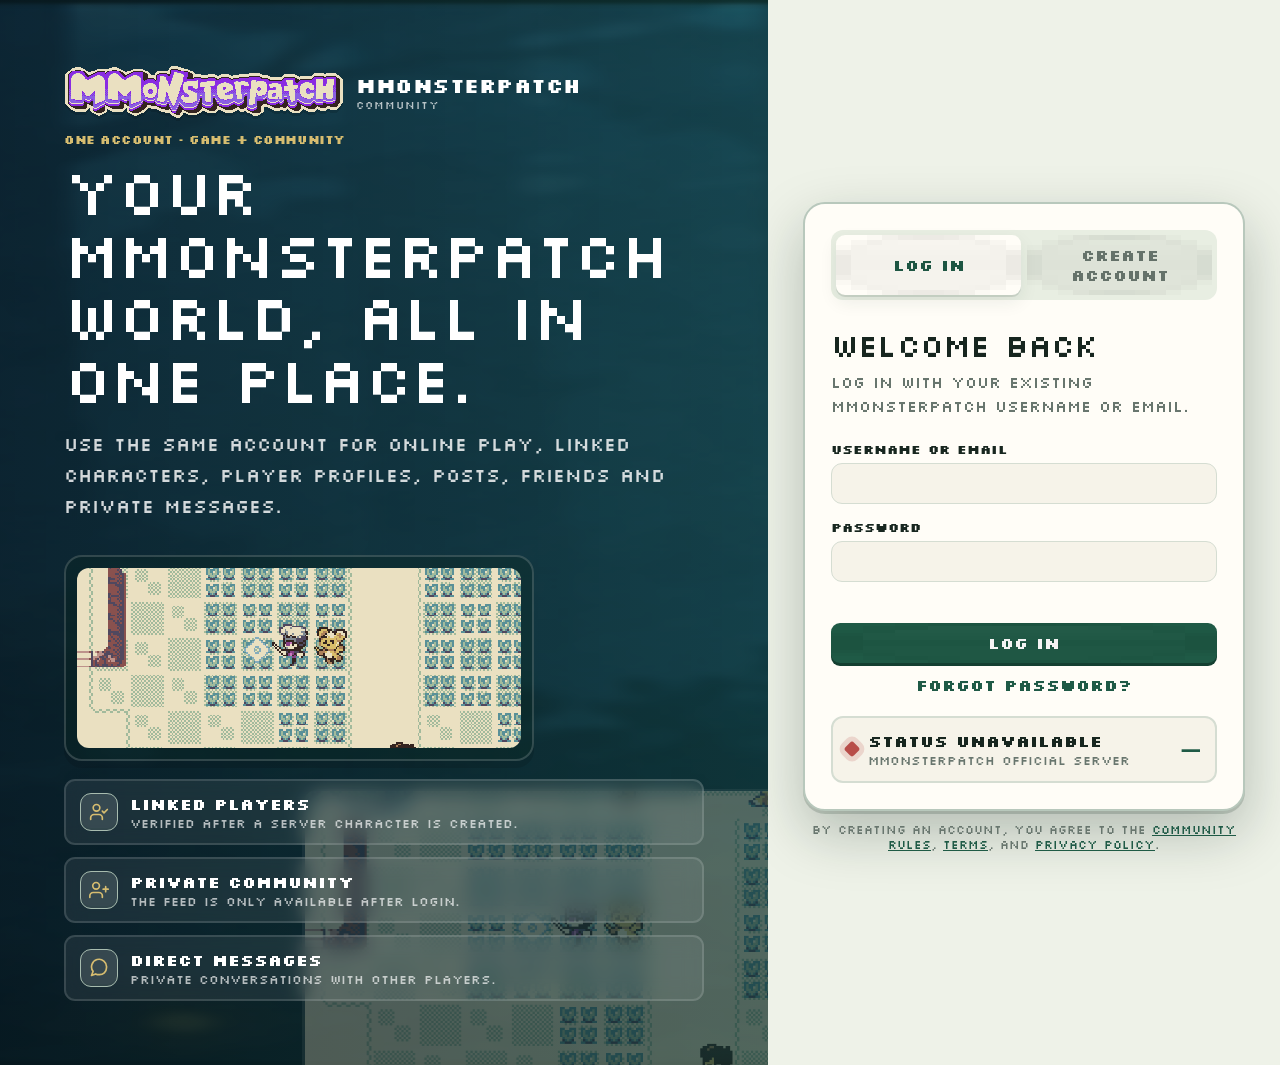
==== commit 69b077a6: "Website Update" ====
--- a/index.html
+++ b/index.html
@@ -1,44 +1,219 @@
 <!doctype html>
 <html lang="en">
 <head>
-  <meta charset="utf-8"><meta name="viewport" content="width=device-width,initial-scale=1">
-  <title>Log in | MMOnsterpatch</title>
-  <meta name="description" content="Log in or create one MMOnsterpatch account for both the game server and community.">
-  <link rel="icon" href="assets/favicon.svg" type="image/svg+xml"><link rel="stylesheet" href="assets/styles.css">
-  <script src="config.js" defer></script><script src="assets/app.js" defer></script>
+  <meta charset="utf-8">
+  <meta name="viewport" content="width=device-width,initial-scale=1">
+  <meta name="theme-color" content="#285b46">
+  <meta name="description" content="MMOnsterpatch player accounts, profiles, community posts, friends, characters and private messages.">
+  <title>MMOnsterpatch Community</title>
+  <link rel="icon" href="assets/favicon.svg" type="image/svg+xml">
+  <link rel="stylesheet" href="assets/styles.css">
+  <link rel="stylesheet" href="assets/monsterpatch-ui.css">
+  <script src="config.js" defer></script>
+  <script src="assets/app.js" defer></script>
 </head>
-<body class="auth-page">
-  <main class="auth-layout">
-    <section class="auth-brand">
-      <div class="auth-logo"><img src="assets/logo.svg" alt=""><div><strong>MMOnsterpatch</strong><small>Community Network</small></div></div>
-      <h1>Your game account and community profile, together.</h1>
-      <p>Log in to see the private community feed, chat with friends, manage linked characters, and choose which character represents you across MMOnsterpatch.</p>
-      <div class="auth-benefits">
-        <div class="auth-benefit"><span>◆</span>One login for the website and server</div>
-        <div class="auth-benefit"><span>☰</span>Private player feed and profiles</div>
-        <div class="auth-benefit"><span>✉</span>Direct private messaging</div>
-      </div>
-    </section>
-
-    <section class="auth-card" aria-label="Account access">
-      <div class="auth-tabs"><button class="auth-tab active" data-auth-tab="login" type="button">Log In</button><button class="auth-tab" data-auth-tab="signup" type="button">Create Account</button></div>
-      <form class="auth-form" id="login-form" data-auth-form="login">
-        <div class="field"><label for="login-user">Username or email</label><input id="login-user" name="username" autocomplete="username" required></div>
-        <div class="field"><label for="login-password">Password</label><input id="login-password" type="password" name="password" autocomplete="current-password" required></div>
-        <div class="auth-error" data-form-error></div>
-        <button class="auth-submit" type="submit">Log In to MMOnsterpatch</button>
-        <p class="form-note">Prototype mode accepts any non-empty username and password. Production will validate against your existing server account database.</p>
+<body>
+  <div id="boot-screen" class="boot-screen" aria-live="polite">
+    <div class="boot-mark"><img src="assets/mmonsterpatch-title-logo.png" alt=""></div>
+    <strong>MMOnsterpatch</strong>
+    <span>Connecting to the community…</span>
+  </div>
+
+  <main id="auth-screen" class="auth-page hidden">
+    <section class="auth-brand-panel">
+      <a class="brand-lockup" href="#/">
+        <img src="assets/mmonsterpatch-title-logo.png" alt="">
+        <span><strong>MMOnsterpatch</strong><small>Community</small></span>
+      </a>
+      <div class="auth-copy">
+        <p class="eyebrow">ONE ACCOUNT · GAME + COMMUNITY</p>
+        <h1>Your MMOnsterpatch world, all in one place.</h1>
+        <p>Use the same account for Online Play, linked characters, player profiles, posts, friends and private messages.</p>
+      </div>
+      <div class="auth-world-card" aria-hidden="true"><img src="assets/feature-screenshot.png" alt=""></div>
+      <div class="auth-highlights" aria-label="Community features">
+        <div><span class="feature-icon" data-icon="user-check"></span><span><strong>Linked players</strong><small>Verified after a server character is created.</small></span></div>
+        <div><span class="feature-icon" data-icon="users"></span><span><strong>Private community</strong><small>The feed is only available after login.</small></span></div>
+        <div><span class="feature-icon" data-icon="message-circle"></span><span><strong>Direct messages</strong><small>Private conversations with other players.</small></span></div>
+      </div>
+    </section>
+
+    <section class="auth-form-panel">
+      <div class="auth-card">
+        <div class="auth-tabs" role="tablist">
+          <button type="button" class="auth-tab active" data-auth-tab="login">Log In</button>
+          <button type="button" class="auth-tab" data-auth-tab="register">Create Account</button>
+        </div>
+
+        <form id="login-form" class="auth-form" autocomplete="on">
+          <h2>Welcome back</h2>
+          <p>Log in with your existing MMOnsterpatch username or email.</p>
+          <label>Username or email<input name="usernameOrEmail" autocomplete="username" required></label>
+          <label>Password<input name="password" type="password" autocomplete="current-password" required></label>
+          <div class="form-error" data-login-error></div>
+          <button class="primary-button full" type="submit">Log In</button>
+          <button class="text-button" type="button" data-forgot-password>Forgot password?</button>
+        </form>
+
+        <form id="register-form" class="auth-form hidden" autocomplete="on">
+          <h2>Create your account</h2>
+          <p>This account will also work in the MMOnsterpatch launcher and server.</p>
+          <div class="form-grid">
+            <label>Username<input name="username" minlength="3" maxlength="32" autocomplete="username" required></label>
+            <label>Display name<input name="displayName" minlength="2" maxlength="32" required></label>
+          </div>
+          <label>Email<input name="email" type="email" autocomplete="email" required></label>
+          <div class="form-grid">
+            <label>Password<input name="password" type="password" minlength="8" autocomplete="new-password" required></label>
+            <label>Confirm password<input name="confirmPassword" type="password" minlength="8" autocomplete="new-password" required></label>
+          </div>
+          <div class="form-error" data-register-error></div>
+          <button class="primary-button full" type="submit">Create Game + Community Account</button>
+        </form>
+
+        <div class="auth-server-card">
+          <span class="status-dot" data-auth-status-dot></span>
+          <span><strong data-auth-status-title>Checking server…</strong><small data-auth-status-subtitle>MMOnsterpatch Official Server</small></span>
+          <span class="player-count" data-auth-player-count>—</span>
+        </div>
+      </div>
+      <p class="legal-copy">By creating an account, you agree to the <a href="rules.html">Community Rules</a>, <a href="terms.html">Terms</a>, and <a href="privacy.html">Privacy Policy</a>.</p>
+    </section>
+  </main>
+
+  <div id="app-screen" class="app hidden">
+    <header class="topbar">
+      <div class="topbar-inner">
+        <a class="top-brand" href="#/feed" aria-label="MMOnsterpatch Home">
+          <img src="assets/mmonsterpatch-title-logo.png" alt="">
+          <span>MMOnsterpatch</span>
+        </a>
+        <label class="global-search">
+          <span data-icon="search"></span>
+          <input type="search" placeholder="Search MMOnsterpatch" aria-label="Search MMOnsterpatch" data-global-search>
+        </label>
+        <nav class="top-nav" aria-label="Primary">
+          <a href="#/feed" class="top-nav-button" data-route-link="feed" aria-label="Home"><span data-icon="home"></span></a>
+          <a href="#/messages" class="top-nav-button" data-route-link="messages" aria-label="Messages"><span data-icon="message-circle"></span><b class="nav-badge hidden" data-message-count></b></a>
+          <button class="top-nav-button" type="button" aria-label="Notifications" data-notification-toggle><span data-icon="bell"></span><b class="nav-badge hidden" data-notification-count></b></button>
+          <a href="#/profile" class="top-nav-button" data-route-link="profile" aria-label="Profile"><span data-icon="user"></span></a>
+          <button class="account-menu-button" type="button" data-account-menu-toggle aria-haspopup="menu" aria-expanded="false">
+            <span class="avatar avatar-small" data-current-avatar></span>
+            <span class="account-menu-name" data-current-name>Player</span>
+            <span class="chevron" data-icon="chevron-down"></span>
+          </button>
+        </nav>
+      </div>
+      <div class="notification-panel floating-panel hidden" data-notification-panel>
+        <div class="floating-head"><strong>Notifications</strong><button type="button" data-mark-notifications>Mark all read</button></div>
+        <div data-notification-list class="notification-list"></div>
+      </div>
+      <div class="account-dropdown floating-panel hidden" data-account-menu role="menu">
+        <a href="#/profile" class="account-summary" role="menuitem">
+          <span class="avatar" data-current-avatar></span>
+          <span><strong data-current-name>Player</strong><small>View your profile</small></span>
+        </a>
+        <div class="menu-divider"></div>
+        <a href="#/settings" role="menuitem"><span data-icon="settings"></span>Preferences &amp; account</a>
+        <button type="button" data-theme-open role="menuitem"><span data-icon="palette"></span>Themes</button>
+        <label class="menu-toggle-row"><span><span data-icon="moon"></span>Dark mode</span><input type="checkbox" data-dark-toggle><i></i></label>
+        <div class="menu-divider"></div>
+        <button type="button" data-logout role="menuitem"><span data-icon="log-out"></span>Log out</button>
+      </div>
+    </header>
+
+    <div class="app-layout">
+      <aside class="left-sidebar">
+        <section class="sidebar-card profile-shortcut">
+          <a href="#/profile">
+            <span class="avatar avatar-large" data-current-avatar></span>
+            <span><strong data-current-name>Player</strong><small data-current-rank></small></span>
+          </a>
+        </section>
+        <nav class="sidebar-card side-nav" aria-label="Community navigation">
+          <a href="#/feed" data-route-link="feed"><span class="nav-icon" data-icon="home"></span><span>Home Feed</span></a>
+          <a href="#/profile" data-route-link="profile"><span class="nav-icon" data-icon="user"></span><span>Profile</span></a>
+          <a href="#/messages" data-route-link="messages"><span class="nav-icon" data-icon="message-circle"></span><span>Messages</span></a>
+          <a href="#/friends" data-route-link="friends"><span class="nav-icon" data-icon="users"></span><span>Friends</span></a>
+          <a href="#/characters" data-route-link="characters"><span class="nav-icon" data-icon="sparkles"></span><span>Characters</span></a>
+          <a href="#/saved" data-route-link="saved"><span class="nav-icon" data-icon="bookmark"></span><span>Saved</span></a>
+        </nav>
+      </aside>
+
+      <main class="main-content" id="view-root" tabindex="-1"></main>
+
+      <aside class="right-sidebar">
+        <section class="sidebar-card server-card">
+          <div class="section-heading"><h2>Server Status</h2></div>
+          <div class="server-status-line">
+            <span class="status-dot" data-status-dot></span>
+            <span><strong data-status-title>Checking…</strong><small>MMOnsterpatch Official Server</small></span>
+          </div>
+          <div class="server-player-block">
+            <strong data-player-count>—</strong>
+            <span>Players Online</span>
+          </div>
+        </section>
+        <section class="sidebar-card friends-card">
+          <div class="section-heading"><h2>Friends</h2><a href="#/friends">See all</a></div>
+          <div class="friend-list" data-right-friends></div>
+        </section>
+      </aside>
+    </div>
+  </div>
+
+  <div class="modal-backdrop hidden" data-modal="post">
+    <section class="modal" role="dialog" aria-modal="true" aria-labelledby="post-modal-title">
+      <header><h2 id="post-modal-title">Create Post</h2><button type="button" class="icon-button" data-modal-close><span data-icon="x"></span></button></header>
+      <form data-post-form>
+        <div class="composer-author"><span class="avatar" data-current-avatar></span><strong data-current-name>Player</strong></div>
+        <label class="audience-selector">Audience<select name="visibility"><option value="global">Public community</option><option value="friends">Friends only</option></select></label>
+        <textarea name="body" maxlength="5000" placeholder="What's happening in MMOnsterpatch?" required></textarea>
+        <div class="media-preview hidden" data-media-preview></div>
+        <label class="attachment-button"><span data-icon="image"></span>Add photo<input type="file" accept="image/png,image/jpeg,image/webp,image/gif" data-post-image></label>
+        <div class="form-error" data-post-error></div>
+        <footer><button class="secondary-button" type="button" data-modal-close>Cancel</button><button class="primary-button" type="submit">Post</button></footer>
       </form>
-      <form class="auth-form hidden" id="signup-form" data-auth-form="signup">
-        <div class="form-row"><div class="field"><label for="signup-user">Username</label><input id="signup-user" name="username" autocomplete="username" required></div><div class="field"><label for="display-name">Display name</label><input id="display-name" name="displayName" required></div></div>
-        <div class="field"><label for="signup-email">Email</label><input id="signup-email" type="email" name="email" autocomplete="email" required></div>
-        <div class="form-row"><div class="field"><label for="signup-password">Password</label><input id="signup-password" type="password" name="password" autocomplete="new-password" required></div><div class="field"><label for="signup-confirm">Confirm password</label><input id="signup-confirm" type="password" name="confirm" autocomplete="new-password" required></div></div>
-        <div class="auth-error" data-form-error></div>
-        <button class="auth-submit" type="submit">Create Server + Community Account</button>
-        <p class="form-note">In production, this single form will create the shared account used by both the game launcher and social website.</p>
+    </section>
+  </div>
+
+  <div class="modal-backdrop hidden" data-modal="report">
+    <section class="modal compact" role="dialog" aria-modal="true" aria-labelledby="report-modal-title">
+      <header><h2 id="report-modal-title">Report Post</h2><button type="button" class="icon-button" data-modal-close><span data-icon="x"></span></button></header>
+      <form data-report-form>
+        <label>Reason<select name="reason" required><option value="">Choose a reason</option><option>Spam</option><option>Harassment</option><option>Hate or abuse</option><option>Scam or impersonation</option><option>Inappropriate content</option><option>Other</option></select></label>
+        <label>Details<textarea name="details" maxlength="1000" placeholder="Add context for the moderation team"></textarea></label>
+        <div class="form-error" data-report-error></div>
+        <footer><button class="secondary-button" type="button" data-modal-close>Cancel</button><button class="danger-button" type="submit">Submit Report</button></footer>
       </form>
     </section>
-  </main>
-  <footer class="auth-footer">Independent MMOnsterpatch community operated by Gaming With Goose · Prototype interface</footer>
+  </div>
+
+  <div class="modal-backdrop hidden" data-modal="theme">
+    <section class="modal theme-modal" role="dialog" aria-modal="true" aria-labelledby="theme-modal-title">
+      <header><h2 id="theme-modal-title">Choose Your Theme</h2><button type="button" class="icon-button" data-modal-close><span data-icon="x"></span></button></header>
+      <form data-theme-form>
+        <div class="theme-presets" data-theme-presets></div>
+        <h3>Custom colors</h3>
+        <div class="color-grid">
+          <label>Primary<input type="color" name="primaryColor" value="#285b46"></label>
+          <label>Accent<input type="color" name="accentColor" value="#d7a84a"></label>
+        </div>
+        <footer><button class="secondary-button" type="button" data-theme-reset>Reset</button><button class="primary-button" type="submit">Save Theme</button></footer>
+      </form>
+    </section>
+  </div>
+
+  <div class="modal-backdrop hidden" data-modal="new-message">
+    <section class="modal compact" role="dialog" aria-modal="true" aria-labelledby="new-message-title">
+      <header><h2 id="new-message-title">Find a Player</h2><button type="button" class="icon-button" data-modal-close><span data-icon="x"></span></button></header>
+      <div class="member-search-wrap">
+        <label>Search players<input type="search" placeholder="Search username or display name" data-member-search></label>
+        <div data-member-results class="member-results"></div>
+      </div>
+    </section>
+  </div>
+
+  <div class="toast" role="status" aria-live="polite" data-toast></div>
 </body>
 </html>
--- a/assets/styles.css
+++ b/assets/styles.css
@@ -1,162 +1,451 @@
-@import url('https://fonts.googleapis.com/css2?family=DM+Serif+Display&family=Nunito:wght@400;600;700;800;900&display=swap');
+@import url('https://fonts.googleapis.com/css2?family=DM+Sans:wght@400;500;600;700;800&family=DM+Serif+Display&display=swap');
 
 :root {
-  --forest-950:#0c2018;
-  --forest-900:#132f24;
-  --forest-800:#1b4433;
-  --forest-700:#285f49;
-  --forest-600:#39785d;
-  --moss:#76935f;
-  --sage:#b8c9a1;
-  --gold:#d9c27a;
-  --gold-deep:#9e8241;
-  --cream:#f7f1e2;
-  --paper:#fffdf8;
-  --paper-2:#f0e7d2;
-  --surface:#ffffff;
-  --line:rgba(20,57,43,.16);
-  --ink:#203029;
-  --muted:#69766f;
-  --danger:#aa4d46;
-  --success:#2d8a5f;
-  --shadow:0 8px 26px rgba(15,44,33,.12);
-  --shadow-lg:0 24px 70px rgba(15,44,33,.19);
-  --radius:16px;
-  --topbar:68px;
-}
-
-*{box-sizing:border-box}
-html{scroll-behavior:smooth}
-body{margin:0;min-height:100vh;color:var(--ink);background:#edf0e4;font-family:"Nunito",system-ui,-apple-system,"Segoe UI",sans-serif;line-height:1.45}
-body.auth-pending .protected-shell{visibility:hidden}
-a{color:inherit;text-decoration:none}
-button,input,textarea,select{font:inherit}
-button{cursor:pointer}
-img{max-width:100%}
-.hidden{display:none!important}
-.sr-only{position:absolute;width:1px;height:1px;padding:0;margin:-1px;overflow:hidden;clip:rect(0,0,0,0);white-space:nowrap;border:0}
-
-/* Login / registration */
-.auth-page{background:radial-gradient(circle at 14% 12%,rgba(217,194,122,.28),transparent 31rem),radial-gradient(circle at 88% 85%,rgba(118,147,95,.24),transparent 35rem),linear-gradient(145deg,#e7eddc,#f8f0df 54%,#e6ddc6);display:grid;place-items:center;padding:28px}
-.auth-layout{width:min(1100px,100%);display:grid;grid-template-columns:minmax(0,1fr) 430px;align-items:center;gap:clamp(38px,7vw,90px)}
-.auth-brand{padding:16px}
-.auth-logo{display:flex;align-items:center;gap:16px;margin-bottom:24px}
-.auth-logo img{width:72px;height:72px;filter:drop-shadow(0 10px 14px rgba(19,47,36,.18))}
-.auth-logo strong{display:block;color:var(--forest-900);font-family:"DM Serif Display",serif;font-size:clamp(2.2rem,5vw,4.3rem);line-height:.95;font-weight:400}
-.auth-logo small{display:block;color:var(--gold-deep);font-weight:900;letter-spacing:.13em;text-transform:uppercase;margin-top:9px}
-.auth-brand h1{font-family:"DM Serif Display",serif;font-weight:400;color:var(--forest-950);font-size:clamp(2.2rem,4vw,3.7rem);line-height:1.03;margin:0 0 18px;max-width:660px}
-.auth-brand p{font-size:1.12rem;color:#52635a;max-width:650px;margin:0}
-.auth-benefits{display:grid;grid-template-columns:repeat(3,1fr);gap:12px;margin-top:30px}
-.auth-benefit{padding:15px;border:1px solid rgba(40,95,73,.16);border-radius:14px;background:rgba(255,253,248,.62);font-size:.9rem;font-weight:800;color:var(--forest-800)}
-.auth-benefit span{display:block;color:var(--gold-deep);font-size:1.2rem;margin-bottom:5px}
-.auth-card{background:rgba(255,253,248,.96);border:1px solid rgba(40,95,73,.18);border-radius:22px;box-shadow:var(--shadow-lg);padding:24px}
-.auth-tabs{display:grid;grid-template-columns:1fr 1fr;background:#edf0e4;border-radius:13px;padding:4px;margin-bottom:20px}
-.auth-tab{border:0;border-radius:10px;background:transparent;padding:11px;font-weight:900;color:var(--muted)}
-.auth-tab.active{background:var(--surface);color:var(--forest-800);box-shadow:0 4px 12px rgba(15,44,33,.1)}
-.auth-form{display:grid;gap:13px}
-.field{display:grid;gap:6px}
-.field label{font-size:.82rem;font-weight:900;color:var(--forest-900)}
-.field input,.field textarea,.field select{width:100%;border:1px solid rgba(40,95,73,.24);border-radius:12px;background:#fff;padding:12px 13px;color:var(--ink);outline:none}
-.field input:focus,.field textarea:focus,.field select:focus{border-color:var(--forest-600);box-shadow:0 0 0 3px rgba(57,120,93,.13)}
-.form-row{display:grid;grid-template-columns:1fr 1fr;gap:12px}
-.auth-submit,.primary-btn{border:0;border-radius:12px;background:var(--forest-700);color:#fff;font-weight:900;padding:12px 16px;box-shadow:0 7px 15px rgba(40,95,73,.22)}
-.auth-submit:hover,.primary-btn:hover{background:var(--forest-900)}
-.secondary-btn{border:1px solid rgba(40,95,73,.24);border-radius:12px;background:var(--paper);color:var(--forest-900);font-weight:900;padding:11px 15px}
-.danger-btn{border:1px solid rgba(170,77,70,.3);border-radius:10px;background:#fff5f4;color:var(--danger);font-weight:900;padding:8px 11px}
-.form-note{font-size:.8rem;color:var(--muted);text-align:center;margin:3px 0 0}
-.auth-error{min-height:20px;color:var(--danger);font-size:.84rem;font-weight:800}
-.auth-footer{position:fixed;bottom:11px;left:0;right:0;text-align:center;color:#718078;font-size:.76rem}
-
-/* App top bar */
-.topbar{height:var(--topbar);position:sticky;top:0;z-index:100;background:rgba(255,253,248,.96);backdrop-filter:blur(15px);border-bottom:1px solid var(--line);box-shadow:0 2px 10px rgba(15,44,33,.06)}
-.topbar-inner{height:100%;max-width:1500px;margin:auto;padding:0 18px;display:grid;grid-template-columns:300px minmax(260px,620px) 1fr;gap:18px;align-items:center}
-.top-brand{display:flex;align-items:center;gap:10px;font-family:"DM Serif Display",serif;font-size:1.35rem;color:var(--forest-900)}
-.top-brand img{width:43px;height:43px}
-.search-box{position:relative}
-.search-box input{width:100%;border:1px solid transparent;background:#e7ecdf;border-radius:999px;padding:11px 18px 11px 42px;outline:none}
-.search-box input:focus{background:#fff;border-color:rgba(40,95,73,.25)}
-.search-box::before{content:"⌕";position:absolute;left:16px;top:7px;color:var(--muted);font-size:1.35rem}
-.top-actions{display:flex;justify-content:flex-end;align-items:center;gap:8px}
-.icon-button{width:42px;height:42px;border:0;border-radius:50%;background:#e7ecdf;color:var(--forest-900);font-size:1.1rem;font-weight:900;display:grid;place-items:center;position:relative}
-.icon-button:hover{background:#dbe4d2}
-.icon-button .badge{position:absolute;right:-1px;top:-3px;min-width:18px;height:18px;padding:0 4px;border-radius:20px;background:var(--danger);color:#fff;font-size:.66rem;display:grid;place-items:center}
-.top-profile{display:flex;align-items:center;gap:8px;border:0;border-radius:999px;background:transparent;padding:4px 8px 4px 4px;color:var(--forest-900);font-weight:900}
-.top-profile:hover{background:#e7ecdf}
-.avatar{width:42px;height:42px;border-radius:50%;display:grid;place-items:center;background:linear-gradient(135deg,var(--forest-600),var(--forest-900));color:#fff;font-weight:900;flex:none;overflow:hidden}
-.avatar.sm{width:34px;height:34px;font-size:.8rem}.avatar.lg{width:92px;height:92px;font-size:2rem;border:5px solid var(--paper)}
-.mobile-nav-toggle{display:none}
-
-/* Three-column social layout */
-.app-shell{max-width:1500px;margin:auto;padding:20px 18px 50px;display:grid;grid-template-columns:280px minmax(0,720px) 330px;gap:22px;align-items:start}
-.left-column,.right-column{position:sticky;top:calc(var(--topbar) + 18px);max-height:calc(100vh - var(--topbar) - 30px);overflow:auto;scrollbar-width:thin}
-.panel{background:var(--paper);border:1px solid var(--line);border-radius:var(--radius);box-shadow:0 3px 12px rgba(15,44,33,.07)}
-.profile-mini{padding:18px;margin-bottom:14px;background:linear-gradient(145deg,#fffdf8,#f1ead7)}
-.profile-mini-top{display:flex;align-items:center;gap:12px}
-.profile-mini h2{font-size:1rem;margin:0;color:var(--forest-950)}
-.profile-mini p{font-size:.79rem;margin:2px 0 0;color:var(--muted)}
-.rank-badge{display:inline-flex;align-items:center;gap:5px;border:1px solid rgba(158,130,65,.35);border-radius:999px;background:#fff8dc;color:#735c24;font-weight:900;font-size:.72rem;padding:4px 8px;margin-top:8px}
-.side-nav{padding:8px}
-.side-nav a{display:flex;align-items:center;gap:12px;padding:11px 12px;border-radius:11px;color:var(--forest-900);font-weight:800;margin:2px 0}
-.side-nav a:hover,.side-nav a.active{background:#dfe8d6}
-.side-nav .nav-icon{width:30px;height:30px;border-radius:9px;background:#e7ecdf;display:grid;place-items:center;color:var(--forest-700)}
-.side-nav a.active .nav-icon{background:var(--forest-700);color:#fff}
-.side-section-title{padding:14px 14px 5px;color:var(--muted);font-size:.72rem;font-weight:900;text-transform:uppercase;letter-spacing:.1em}
-.main-column{min-width:0}
-.composer-card{padding:15px;margin-bottom:16px}
-.composer-row{display:flex;gap:10px;align-items:center}
-.composer-open{flex:1;border:0;background:#e9eee2;border-radius:999px;padding:12px 16px;text-align:left;color:#6a756e}
-.composer-open:hover{background:#dee7d5}
-.composer-actions{display:grid;grid-template-columns:repeat(3,1fr);border-top:1px solid var(--line);margin-top:13px;padding-top:10px}
-.composer-action{border:0;background:transparent;border-radius:9px;padding:8px;font-weight:800;color:var(--muted)}
-.composer-action:hover{background:#edf0e4}
-.post-card{margin-bottom:16px;overflow:hidden}
-.post-head{display:flex;align-items:center;gap:10px;padding:15px 15px 7px}
-.post-author{min-width:0;flex:1}.post-author strong{display:block;color:var(--forest-950)}.post-author small{display:block;color:var(--muted);font-size:.77rem}
-.menu-dots{border:0;background:transparent;color:var(--muted);font-weight:900;font-size:1.2rem}
-.post-body{padding:5px 15px 13px}.post-body p{margin:0 0 11px;white-space:pre-wrap}
-.post-media{height:330px;background:linear-gradient(145deg,#183b2c,#477a5c 54%,#d8c27a);display:grid;place-items:center;color:#fff9e9;font-family:"DM Serif Display",serif;font-size:2rem;text-align:center;padding:28px}
-.post-stats{display:flex;justify-content:space-between;padding:9px 15px;color:var(--muted);font-size:.78rem;border-bottom:1px solid var(--line)}
-.post-actions{display:grid;grid-template-columns:repeat(3,1fr);padding:5px 10px}
-.post-action{border:0;background:transparent;border-radius:9px;padding:9px;color:var(--muted);font-weight:900}
-.post-action:hover,.post-action.active{background:#e8eee1;color:var(--forest-700)}
-.right-card{padding:15px;margin-bottom:14px}
-.card-heading{display:flex;justify-content:space-between;align-items:center;margin-bottom:11px}.card-heading h2{font-size:1rem;margin:0;color:var(--forest-950)}.card-heading a{font-size:.76rem;color:var(--forest-600);font-weight:900}
-.server-line{display:flex;align-items:center;gap:10px}.status-dot{width:12px;height:12px;border-radius:50%;background:#999;box-shadow:0 0 0 5px rgba(0,0,0,.05)}.status-dot.online{background:var(--success)}.status-dot.offline{background:var(--danger)}
-.server-copy strong{display:block;color:var(--forest-950)}.server-copy small{display:block;color:var(--muted)}
-.server-stats{display:grid;grid-template-columns:repeat(3,1fr);gap:7px;margin-top:13px}.server-stat{background:#e9eee2;border-radius:10px;padding:9px;text-align:center}.server-stat strong{display:block;color:var(--forest-900)}.server-stat span{font-size:.65rem;color:var(--muted)}
-.friend-list{display:grid;gap:4px}.friend{display:flex;align-items:center;gap:10px;border:0;background:transparent;border-radius:11px;padding:7px;width:100%;text-align:left}.friend:hover{background:#e9eee2}.friend-info{flex:1;min-width:0}.friend-info strong{display:block;font-size:.86rem}.friend-info small{display:block;color:var(--muted);font-size:.7rem;white-space:nowrap;overflow:hidden;text-overflow:ellipsis}.presence{width:10px;height:10px;border-radius:50%;background:#aaa;border:2px solid var(--paper)}.presence.online{background:#2cad73}
-.prototype-chip{display:inline-flex;border-radius:999px;background:#fff2c7;color:#765d1c;font-size:.67rem;font-weight:900;padding:3px 7px}
-
-/* Profile */
-.profile-cover{height:270px;border-radius:var(--radius) var(--radius) 0 0;background:linear-gradient(135deg,var(--forest-950),var(--forest-600) 60%,var(--gold));position:relative;overflow:hidden}
-.profile-cover::after{content:"MMOnsterpatch";position:absolute;right:35px;bottom:14px;color:rgba(255,255,255,.13);font-family:"DM Serif Display",serif;font-size:4rem}
-.profile-header-content{padding:0 23px 18px;display:flex;align-items:end;gap:16px;margin-top:-50px;position:relative}
-.profile-title{flex:1;padding-bottom:5px}.profile-title h1{margin:0;color:var(--forest-950);font-size:1.8rem}.profile-title p{margin:3px 0;color:var(--muted)}
-.profile-tabs{display:flex;gap:4px;border-top:1px solid var(--line);padding:7px 13px}.profile-tabs a{padding:10px 13px;border-radius:9px;font-weight:900;color:var(--muted)}.profile-tabs a.active,.profile-tabs a:hover{background:#e7ecdf;color:var(--forest-800)}
-.section-card{padding:18px;margin-bottom:16px}.section-card h2{font-size:1.15rem;margin:0 0 13px;color:var(--forest-950)}
-.character-grid{display:grid;grid-template-columns:repeat(2,minmax(0,1fr));gap:13px}
-.character-card{border:1px solid var(--line);border-radius:14px;background:#fff;padding:13px;position:relative}.character-card.main{border-color:var(--gold-deep);box-shadow:0 0 0 2px rgba(217,194,122,.32)}
-.character-art{height:120px;border-radius:11px;background:linear-gradient(145deg,#dce7d2,#f0e6cc);display:grid;place-items:center;color:var(--forest-700);font-family:"DM Serif Display",serif;font-size:2.5rem;margin-bottom:10px}
-.character-card h3{margin:0;color:var(--forest-950)}.character-meta{display:flex;justify-content:space-between;color:var(--muted);font-size:.75rem;margin-top:2px}
-.main-character-control{display:flex;align-items:center;gap:8px;margin-top:11px;padding-top:10px;border-top:1px solid var(--line);font-weight:900;font-size:.82rem;color:var(--forest-800)}
-.main-character-control input{appearance:none;width:18px;height:18px;border:2px solid var(--forest-600);border-radius:4px;display:grid;place-items:center}.main-character-control input:checked{background:var(--forest-700)}.main-character-control input:checked::after{content:"✓";color:#fff;font-size:.75rem;font-weight:900}
-.main-label{position:absolute;right:10px;top:10px;background:#fff7d6;color:#735c24;border:1px solid rgba(158,130,65,.35);border-radius:999px;padding:4px 8px;font-size:.68rem;font-weight:900}
+  --font-scale: 1;
+  --primary: #1f5a46;
+  --primary-strong: #143f31;
+  --primary-soft: #dfe9da;
+  --accent: #d7bd70;
+  --accent-soft: #fff5d5;
+  --page: #eef2e8;
+  --surface: #fffdf7;
+  --surface-2: #f6f3e9;
+  --surface-3: #e8eee2;
+  --text: #17261f;
+  --muted: #68766e;
+  --line: #d5ddd2;
+  --danger: #b84d49;
+  --success: #2e9c6b;
+  --warning: #be8c2a;
+  --shadow: 0 2px 10px rgba(18,49,38,.08);
+  --shadow-lg: 0 18px 60px rgba(13,39,29,.22);
+  --radius: 16px;
+  --topbar: 64px;
+  --content-width: 1440px;
+  color-scheme: light;
+}
+
+:root[data-mode="dark"] {
+  --page: #101713;
+  --surface: #19221d;
+  --surface-2: #202b25;
+  --surface-3: #28362e;
+  --text: #edf4ee;
+  --muted: #a7b3aa;
+  --line: #33443a;
+  --primary-soft: #244a3a;
+  --accent-soft: #493f23;
+  --shadow: 0 2px 12px rgba(0,0,0,.28);
+  --shadow-lg: 0 18px 60px rgba(0,0,0,.5);
+  color-scheme: dark;
+}
+
+* { box-sizing: border-box; }
+html { min-height: 100%; scroll-behavior: smooth; font-size: calc(16px * var(--font-scale)); }
+body { min-height: 100vh; margin: 0; background: var(--page); color: var(--text); font-family: "DM Sans", system-ui, sans-serif; }
+button, input, textarea, select { font: inherit; color: inherit; }
+button, a { -webkit-tap-highlight-color: transparent; }
+a { color: inherit; text-decoration: none; }
+button { cursor: pointer; }
+img { max-width: 100%; }
+.hidden { display: none !important; }
+.sr-only { position: absolute; width: 1px; height: 1px; overflow: hidden; clip: rect(0,0,0,0); }
+
+.icon { width: 20px; height: 20px; display: inline-block; flex: 0 0 auto; fill: none; stroke: currentColor; stroke-width: 2; stroke-linecap: round; stroke-linejoin: round; }
+
+/* Boot */
+.boot-screen { min-height: 100vh; display: grid; place-content: center; justify-items: center; gap: 8px; background: linear-gradient(145deg,var(--primary-strong),var(--primary)); color: white; }
+.boot-mark { width: 72px; height: 72px; display: grid; place-items: center; border-radius: 22px; background: rgba(255,255,255,.14); border: 1px solid rgba(255,255,255,.22); font: 42px "DM Serif Display",serif; }
+.boot-screen strong { font-size: 1.35rem; }
+.boot-screen span { color: rgba(255,255,255,.75); font-size: .9rem; }
+
+/* Authentication */
+.auth-page { min-height: 100vh; display: grid; grid-template-columns: minmax(360px,1.2fr) minmax(440px,.8fr); background: var(--surface); }
+.auth-brand-panel { position: relative; padding: clamp(28px,5vw,76px); color: #fff; background:
+  radial-gradient(circle at 90% 10%, rgba(215,189,112,.36), transparent 32%),
+  radial-gradient(circle at 20% 90%, rgba(120,171,121,.28), transparent 35%),
+  linear-gradient(145deg,#0f392b,#1f5a46 58%,#567d58); display: flex; flex-direction: column; overflow: hidden; }
+.auth-brand-panel::after { content: "MMOnsterpatch"; position: absolute; right: -18px; bottom: -15px; color: rgba(255,255,255,.055); font: clamp(4rem,9vw,10rem) "DM Serif Display",serif; white-space: nowrap; pointer-events: none; }
+.brand-lockup { display: inline-flex; align-items: center; gap: 12px; width: fit-content; position: relative; z-index: 1; }
+.brand-lockup img { width: 56px; height: 56px; }
+.brand-lockup span { display: grid; }
+.brand-lockup strong { font-size: 1.25rem; }
+.brand-lockup small { color: rgba(255,255,255,.7); letter-spacing: .1em; text-transform: uppercase; font-size: .66rem; }
+.auth-copy { max-width: 680px; margin: auto 0; position: relative; z-index: 1; }
+.eyebrow { color: var(--accent); font-weight: 800; font-size: .75rem; letter-spacing: .16em; }
+.auth-copy h1 { margin: 10px 0 18px; font: clamp(2.6rem,5vw,5.4rem)/.98 "DM Serif Display",serif; }
+.auth-copy > p:last-child { color: rgba(255,255,255,.82); max-width: 630px; font-size: clamp(1rem,1.5vw,1.18rem); line-height: 1.65; }
+.auth-highlights { display: grid; gap: 12px; max-width: 700px; position: relative; z-index: 1; }
+.auth-highlights > div { display: flex; align-items: center; gap: 12px; padding: 12px 14px; border: 1px solid rgba(255,255,255,.13); background: rgba(255,255,255,.07); border-radius: 13px; backdrop-filter: blur(10px); }
+.feature-icon { width: 38px; height: 38px; display: grid; place-items: center; background: rgba(255,255,255,.12); border-radius: 11px; color: var(--accent); }
+.auth-highlights span:last-child { display: grid; }
+.auth-highlights small { color: rgba(255,255,255,.68); }
+.auth-form-panel { padding: 35px; display: grid; align-content: center; justify-items: center; background: var(--page); }
+.auth-card { width: min(500px,100%); padding: 26px; background: var(--surface); border: 1px solid var(--line); border-radius: 22px; box-shadow: var(--shadow-lg); }
+.auth-tabs { display: grid; grid-template-columns: 1fr 1fr; gap: 6px; padding: 5px; background: var(--surface-3); border-radius: 12px; margin-bottom: 24px; }
+.auth-tab { border: 0; padding: 10px 12px; border-radius: 9px; background: transparent; font-weight: 800; color: var(--muted); }
+.auth-tab.active { background: var(--surface); color: var(--primary); box-shadow: var(--shadow); }
+.auth-form h2 { margin: 0; font: 2rem "DM Serif Display",serif; color: var(--text); }
+.auth-form > p { color: var(--muted); margin: 5px 0 22px; line-height: 1.5; }
+.auth-form label, .modal form > label, .member-search-wrap label { display: grid; gap: 6px; margin-bottom: 14px; color: var(--text); font-weight: 700; font-size: .82rem; }
+.auth-form input, .modal input, .modal select, .modal textarea, .member-search-wrap input, .settings-form input, .settings-form textarea { width: 100%; border: 1px solid var(--line); background: var(--surface-2); border-radius: 11px; padding: 11px 12px; outline: none; transition: .15s; }
+.auth-form input:focus, .modal input:focus, .modal select:focus, .modal textarea:focus, .member-search-wrap input:focus, .settings-form input:focus, .settings-form textarea:focus { border-color: var(--primary); box-shadow: 0 0 0 3px color-mix(in srgb,var(--primary) 18%,transparent); }
+.form-grid { display: grid; grid-template-columns: 1fr 1fr; gap: 12px; }
+.form-error { min-height: 20px; color: var(--danger); font-size: .82rem; font-weight: 700; margin: 3px 0 8px; }
+.primary-button,.secondary-button,.danger-button { border: 0; border-radius: 10px; padding: 10px 15px; font-weight: 800; display: inline-flex; align-items: center; justify-content: center; gap: 7px; }
+.primary-button { background: var(--primary); color: white; }
+.primary-button:hover { filter: brightness(1.08); }
+.secondary-button { background: var(--surface-3); color: var(--text); }
+.danger-button { background: var(--danger); color: white; }
+.full { width: 100%; }
+.text-button { width: 100%; margin-top: 10px; border: 0; background: transparent; color: var(--primary); font-weight: 700; }
+.auth-server-card { display: grid; grid-template-columns: auto 1fr auto; align-items: center; gap: 10px; padding: 13px; margin-top: 20px; border-radius: 12px; background: var(--surface-2); border: 1px solid var(--line); }
+.auth-server-card span:nth-child(2) { display: grid; }
+.auth-server-card small { color: var(--muted); }
+.player-count { font-size: 1.3rem; font-weight: 900; color: var(--primary); }
+.legal-copy { font-size: .72rem; color: var(--muted); text-align: center; max-width: 450px; }
+
+/* App shell */
+.topbar { height: var(--topbar); position: sticky; top: 0; z-index: 100; background: color-mix(in srgb,var(--surface) 94%,transparent); border-bottom: 1px solid var(--line); backdrop-filter: blur(16px); }
+.topbar-inner { height: 100%; max-width: var(--content-width); margin: auto; padding: 0 18px; display: grid; grid-template-columns: 250px minmax(260px,520px) 1fr; align-items: center; gap: 18px; }
+.top-brand { display: flex; align-items: center; gap: 10px; color: var(--primary); font: 1.25rem "DM Serif Display",serif; }
+.top-brand img { width: 42px; height: 42px; }
+.global-search { display: flex; align-items: center; gap: 8px; background: var(--surface-3); border: 1px solid transparent; border-radius: 999px; padding: 9px 14px; color: var(--muted); }
+.global-search:focus-within { border-color: var(--primary); background: var(--surface); }
+.global-search input { flex: 1; min-width: 0; border: 0; outline: 0; background: transparent; }
+.top-nav { justify-self: end; display: flex; align-items: center; gap: 5px; }
+.top-nav-button,.icon-button { position: relative; width: 42px; height: 42px; display: grid; place-items: center; border: 0; border-radius: 50%; background: var(--surface-3); color: var(--text); }
+.top-nav-button:hover,.top-nav-button.active,.icon-button:hover { background: var(--primary-soft); color: var(--primary); }
+.nav-badge { position: absolute; right: -2px; top: -3px; min-width: 18px; height: 18px; padding: 0 4px; display: grid; place-items: center; border-radius: 999px; background: var(--danger); color: white; border: 2px solid var(--surface); font-size: .62rem; }
+.account-menu-button { display: flex; align-items: center; gap: 8px; border: 0; background: transparent; border-radius: 999px; padding: 3px 8px 3px 4px; font-weight: 800; }
+.account-menu-button:hover { background: var(--surface-3); }
+.chevron .icon { width: 15px; height: 15px; }
+.app-layout { max-width: var(--content-width); margin: 0 auto; display: grid; grid-template-columns: 270px minmax(0,720px) 320px; justify-content: center; gap: 18px; padding: 18px; }
+.left-sidebar,.right-sidebar { position: sticky; top: calc(var(--topbar) + 18px); align-self: start; max-height: calc(100vh - var(--topbar) - 36px); overflow: auto; scrollbar-width: thin; }
+.sidebar-card,.content-card,.post-card { background: var(--surface); border: 1px solid var(--line); border-radius: var(--radius); box-shadow: var(--shadow); }
+.profile-shortcut { padding: 13px; margin-bottom: 12px; }
+.profile-shortcut a { display: flex; align-items: center; gap: 11px; }
+.profile-shortcut a > span:last-child { display: grid; min-width: 0; }
+.profile-shortcut small { color: var(--muted); white-space: nowrap; overflow: hidden; text-overflow: ellipsis; }
+.side-nav { padding: 7px; }
+.side-nav a { display: flex; align-items: center; gap: 11px; padding: 10px; border-radius: 11px; font-weight: 700; margin: 2px 0; }
+.side-nav a:hover,.side-nav a.active { background: var(--primary-soft); color: var(--primary-strong); }
+.nav-icon { width: 36px; height: 36px; display: grid; place-items: center; border-radius: 10px; background: var(--surface-3); color: var(--primary); }
+.side-nav a.active .nav-icon { background: var(--primary); color: white; }
+.main-content { min-width: 0; }
+.right-sidebar { display: grid; gap: 12px; }
+.server-card,.friends-card { padding: 15px; }
+.section-heading { display: flex; justify-content: space-between; align-items: center; gap: 10px; margin-bottom: 13px; }
+.section-heading h2 { margin: 0; font-size: 1rem; }
+.section-heading a,.section-heading button { border: 0; background: transparent; color: var(--primary); font-size: .78rem; font-weight: 800; }
+.server-status-line { display: flex; align-items: center; gap: 10px; }
+.server-status-line > span:nth-child(2) { display: grid; }
+.server-status-line small { color: var(--muted); }
+.status-dot { width: 12px; height: 12px; border-radius: 50%; background: #a5aca7; box-shadow: 0 0 0 5px color-mix(in srgb,#a5aca7 16%,transparent); flex: 0 0 auto; }
+.status-dot.online { background: var(--success); box-shadow: 0 0 0 5px color-mix(in srgb,var(--success) 18%,transparent); }
+.status-dot.offline { background: var(--danger); box-shadow: 0 0 0 5px color-mix(in srgb,var(--danger) 18%,transparent); }
+.server-player-block { margin-top: 14px; display: grid; place-items: center; padding: 14px; background: var(--surface-3); border-radius: 12px; }
+.server-player-block strong { font-size: 1.7rem; color: var(--primary); }
+.server-player-block span { color: var(--muted); font-size: .75rem; }
+.friend-list { display: grid; gap: 3px; }
+.friend-row { width: 100%; border: 0; background: transparent; display: flex; align-items: center; gap: 9px; padding: 7px; border-radius: 10px; text-align: left; }
+.friend-row:hover { background: var(--surface-3); }
+.friend-row > span:nth-child(2) { flex: 1; min-width: 0; display: grid; }
+.friend-row small { color: var(--muted); white-space: nowrap; overflow: hidden; text-overflow: ellipsis; }
+.presence { width: 9px; height: 9px; border-radius: 50%; background: #929b95; border: 2px solid var(--surface); }
+.presence.online { background: var(--success); }
+
+/* Common */
+.avatar { --avatar-size: 44px; width: var(--avatar-size); height: var(--avatar-size); border-radius: 50%; display: grid; place-items: center; overflow: hidden; flex: 0 0 auto; background: linear-gradient(145deg,var(--primary),var(--primary-strong)); color: white; font-weight: 900; border: 2px solid var(--surface); }
+.avatar img { width: 100%; height: 100%; object-fit: cover; }
+.avatar-small { --avatar-size: 34px; }
+.avatar-large { --avatar-size: 52px; }
+.avatar-xl { --avatar-size: 118px; border-width: 5px; }
+.verified-badge,.rank-badge { display: inline-flex; align-items: center; gap: 5px; width: fit-content; border-radius: 999px; padding: 5px 9px; font-size: .72rem; font-weight: 800; }
+.verified-badge { background: var(--accent-soft); color: color-mix(in srgb,var(--accent) 35%,#3e3212); border: 1px solid color-mix(in srgb,var(--accent) 60%,transparent); }
+.rank-badge { background: var(--surface-3); color: var(--primary); }
+.page-head { display: flex; align-items: center; justify-content: space-between; gap: 12px; margin-bottom: 13px; }
+.page-head h1 { margin: 0; font: 1.8rem "DM Serif Display",serif; }
+.page-head p { margin: 3px 0 0; color: var(--muted); }
+.loading-card,.empty-card,.error-card { padding: 34px 24px; text-align: center; }
+.loading-card { color: var(--muted); }
+.empty-card .empty-icon,.error-card .empty-icon { width: 58px; height: 58px; margin: 0 auto 12px; display: grid; place-items: center; border-radius: 18px; background: var(--surface-3); color: var(--primary); }
+.empty-card h2,.error-card h2 { margin: 0 0 6px; font-size: 1.1rem; }
+.empty-card p,.error-card p { margin: 0; color: var(--muted); }
+.inline-actions { display: flex; align-items: center; gap: 8px; flex-wrap: wrap; }
+
+/* Feed */
+.feed-stack { display: grid; gap: 12px; }
+.composer-card { padding: 14px; }
+.composer-top { display: flex; align-items: center; gap: 10px; }
+.composer-launch { flex: 1; border: 0; background: var(--surface-3); border-radius: 999px; padding: 12px 16px; text-align: left; color: var(--muted); }
+.composer-launch:hover { background: var(--primary-soft); }
+.composer-bottom { display: flex; justify-content: center; border-top: 1px solid var(--line); margin-top: 12px; padding-top: 9px; }
+.composer-photo { border: 0; background: transparent; color: var(--primary); display: flex; gap: 7px; align-items: center; font-weight: 700; padding: 7px 14px; border-radius: 9px; }
+.composer-photo:hover { background: var(--surface-3); }
+.post-card { overflow: visible; }
+.post-head { display: flex; gap: 10px; align-items: flex-start; padding: 14px 14px 8px; }
+.post-author { flex: 1; min-width: 0; }
+.post-author-line { display: flex; align-items: center; flex-wrap: wrap; gap: 6px; }
+.post-author-line strong { font-size: .93rem; }
+.post-meta { color: var(--muted); font-size: .72rem; margin-top: 2px; display: flex; align-items: center; gap: 5px; }
+.post-menu-wrap { position: relative; }
+.post-menu-button { border: 0; width: 36px; height: 36px; border-radius: 50%; background: transparent; display: grid; place-items: center; color: var(--muted); }
+.post-menu-button:hover { background: var(--surface-3); }
+.context-menu { position: absolute; right: 0; top: 38px; width: 210px; padding: 6px; background: var(--surface); border: 1px solid var(--line); border-radius: 12px; box-shadow: var(--shadow-lg); z-index: 30; }
+.context-menu button { width: 100%; border: 0; background: transparent; display: flex; align-items: center; gap: 9px; text-align: left; padding: 9px 10px; border-radius: 8px; font-weight: 700; }
+.context-menu button:hover { background: var(--surface-3); }
+.context-menu button.danger { color: var(--danger); }
+.context-subtitle { display: block; color: var(--muted); font-size: .65rem; font-weight: 500; }
+.post-body { padding: 0 14px 12px; white-space: pre-wrap; overflow-wrap: anywhere; line-height: 1.55; }
+.post-media { width: 100%; max-height: 620px; object-fit: cover; display: block; background: var(--surface-3); border-block: 1px solid var(--line); }
+.post-summary { display: flex; justify-content: space-between; padding: 9px 14px; color: var(--muted); font-size: .76rem; border-bottom: 1px solid var(--line); }
+.post-actions { display: grid; grid-template-columns: repeat(3,1fr); padding: 5px 8px; }
+.post-actions button { border: 0; background: transparent; border-radius: 8px; padding: 8px; display: flex; align-items: center; justify-content: center; gap: 7px; color: var(--muted); font-weight: 700; }
+.post-actions button:hover { background: var(--surface-3); }
+.post-actions button.active { color: var(--primary); }
+.comment-area { border-top: 1px solid var(--line); padding: 10px 13px 13px; }
+.comment-list { display: grid; gap: 8px; margin-bottom: 9px; }
+.comment-row { display: flex; align-items: flex-start; gap: 8px; }
+.comment-bubble { background: var(--surface-3); border-radius: 13px; padding: 8px 10px; flex: 1; }
+.comment-bubble strong { display: block; font-size: .75rem; }
+.comment-bubble p { margin: 2px 0 0; font-size: .82rem; white-space: pre-wrap; }
+.comment-form { display: flex; align-items: center; gap: 7px; }
+.comment-form input { flex: 1; border: 0; background: var(--surface-3); border-radius: 999px; padding: 9px 12px; outline: none; }
+.comment-form button { width: 36px; height: 36px; border: 0; border-radius: 50%; background: var(--primary); color: white; display: grid; place-items: center; }
+
+/* Profile / characters */
+.profile-card { overflow: hidden; }
+.profile-cover { height: 245px; background: linear-gradient(125deg,var(--primary-strong),var(--primary) 55%,var(--accent)); position: relative; }
+.profile-cover::after { content: "MMOnsterpatch"; position: absolute; right: 24px; bottom: 8px; color: rgba(255,255,255,.14); font: clamp(2.5rem,7vw,4.5rem) "DM Serif Display",serif; }
+.profile-main { display: flex; align-items: flex-end; gap: 16px; padding: 0 20px 18px; margin-top: -54px; position: relative; }
+.profile-title { flex: 1; min-width: 0; padding-bottom: 5px; }
+.profile-title h1 { margin: 0 0 7px; font: 1.8rem "DM Serif Display",serif; }
+.profile-badges { display: flex; gap: 7px; flex-wrap: wrap; }
+.profile-tabs { display: flex; gap: 3px; padding: 7px 12px; border-top: 1px solid var(--line); }
+.profile-tabs a { padding: 9px 12px; border-radius: 9px; color: var(--muted); font-weight: 800; }
+.profile-tabs a.active,.profile-tabs a:hover { color: var(--primary); background: var(--primary-soft); }
+.section-card { padding: 17px; margin-top: 12px; }
+.section-card h2 { margin: 0 0 12px; font-size: 1.05rem; }
+.character-grid { display: grid; grid-template-columns: repeat(2,minmax(0,1fr)); gap: 12px; }
+.character-card { position: relative; overflow: hidden; border: 1px solid var(--line); border-radius: 14px; background: var(--surface); }
+.character-card.main { border-color: var(--accent); box-shadow: 0 0 0 2px color-mix(in srgb,var(--accent) 28%,transparent); }
+.character-art { height: 170px; display: grid; place-items: center; background: linear-gradient(145deg,var(--primary-soft),var(--accent-soft)); border-bottom: 1px solid var(--line); }
+.character-art img { width: 132px; height: 132px; object-fit: contain; image-rendering: pixelated; }
+.character-info { padding: 12px; }
+.character-info h3 { margin: 0 0 5px; font-size: 1rem; }
+.character-meta { display: flex; justify-content: space-between; gap: 8px; color: var(--muted); font-size: .75rem; }
+.main-character-control { display: flex; align-items: center; gap: 8px; margin-top: 11px; padding-top: 10px; border-top: 1px solid var(--line); font-weight: 800; font-size: .8rem; }
+.main-character-control input { width: 18px; height: 18px; accent-color: var(--primary); }
+.main-character-label { position: absolute; right: 9px; top: 9px; z-index: 2; border-radius: 999px; background: var(--accent-soft); border: 1px solid var(--accent); padding: 4px 8px; color: #5f4d19; font-size: .68rem; font-weight: 900; }
 
 /* Messages */
-.messages-shell{height:calc(100vh - var(--topbar) - 40px);min-height:620px;display:grid;grid-template-columns:280px 1fr;overflow:hidden}
-.thread-list{border-right:1px solid var(--line);overflow:auto}.thread-list-head{padding:16px;border-bottom:1px solid var(--line)}.thread-list-head h1{font-size:1.25rem;margin:0;color:var(--forest-950)}
-.thread-search{padding:10px 12px;border-bottom:1px solid var(--line)}.thread-search input{width:100%;border:0;border-radius:999px;background:#e9eee2;padding:10px 13px;outline:none}
-.thread-button{display:flex;align-items:center;gap:10px;width:100%;border:0;background:transparent;padding:11px 13px;text-align:left}.thread-button:hover,.thread-button.active{background:#e2ead9}.thread-copy{min-width:0;flex:1}.thread-copy strong{display:block}.thread-copy small{display:block;color:var(--muted);white-space:nowrap;overflow:hidden;text-overflow:ellipsis}
-.chat-pane{display:grid;grid-template-rows:auto 1fr auto;min-width:0}.chat-head{padding:12px 16px;border-bottom:1px solid var(--line);display:flex;align-items:center;gap:10px}.chat-head strong{display:block}.chat-head small{color:var(--muted)}
-.message-list{padding:18px;overflow:auto;background:linear-gradient(#faf8f1,#f3eddf);display:flex;flex-direction:column;gap:8px}.message-row{display:flex;align-items:end;gap:6px;max-width:78%}.message-row.mine{align-self:flex-end;flex-direction:row-reverse}.message-bubble{padding:10px 12px;border-radius:16px 16px 16px 5px;background:#fff;border:1px solid var(--line);box-shadow:0 2px 6px rgba(15,44,33,.06);white-space:pre-wrap}.message-row.mine .message-bubble{background:var(--forest-700);color:#fff;border-color:transparent;border-radius:16px 16px 5px 16px}.message-delete{opacity:0;border:0;background:transparent;color:var(--danger);font-size:.72rem;font-weight:900;padding:4px}.message-row:hover .message-delete{opacity:1}
-.chat-compose{display:flex;gap:8px;padding:12px;border-top:1px solid var(--line);background:var(--paper)}.chat-compose input{flex:1;border:1px solid var(--line);background:#e9eee2;border-radius:999px;padding:11px 15px;outline:none}.chat-compose button{border:0;background:var(--forest-700);color:#fff;border-radius:50%;width:43px;height:43px;font-weight:900}
-.empty-state{display:grid;place-items:center;height:100%;text-align:center;color:var(--muted);padding:30px}.empty-state strong{display:block;color:var(--forest-900);font-size:1.2rem}
-
-/* Modal */
-.modal-backdrop{position:fixed;inset:0;z-index:300;background:rgba(6,24,17,.62);display:grid;place-items:center;padding:20px}.modal{width:min(590px,100%);background:var(--paper);border-radius:18px;box-shadow:var(--shadow-lg);overflow:hidden}.modal-head{display:flex;justify-content:space-between;align-items:center;padding:15px 18px;border-bottom:1px solid var(--line)}.modal-head h2{margin:0;font-size:1.1rem;color:var(--forest-950)}.modal-close{border:0;border-radius:50%;width:34px;height:34px;background:#e7ecdf;color:var(--forest-900);font-weight:900}.modal-body{padding:16px}.post-textarea{width:100%;min-height:150px;border:0;background:transparent;resize:vertical;outline:none;font-size:1rem}.modal-actions{display:flex;justify-content:flex-end;gap:8px;padding:12px 16px;border-top:1px solid var(--line)}
-.toast{position:fixed;z-index:400;right:20px;bottom:20px;max-width:360px;background:var(--forest-950);color:#fff;border-radius:12px;padding:12px 15px;box-shadow:var(--shadow);font-weight:800;transform:translateY(20px);opacity:0;pointer-events:none;transition:.2s}.toast.show{transform:none;opacity:1}
-
-@media(max-width:1180px){.topbar-inner{grid-template-columns:230px minmax(220px,1fr) auto}.app-shell{grid-template-columns:240px minmax(0,1fr) 290px}}
-@media(max-width:980px){.auth-layout{grid-template-columns:1fr;max-width:620px}.auth-brand{text-align:center}.auth-logo{justify-content:center}.auth-brand p{margin-inline:auto}.auth-card{max-width:460px;margin:auto;width:100%}.app-shell{grid-template-columns:84px minmax(0,1fr) 285px}.left-column .profile-mini{display:none}.side-nav{padding:7px}.side-nav a{justify-content:center;padding:9px}.side-nav a span:not(.nav-icon){display:none}.side-section-title{display:none}.topbar-inner{grid-template-columns:56px 1fr auto}.top-brand span{display:none}.top-profile span{display:none}}
-@media(max-width:760px){:root{--topbar:60px}.topbar-inner{padding:0 10px;gap:8px;grid-template-columns:48px 1fr auto}.top-brand img{width:40px;height:40px}.top-actions .desktop-only{display:none}.app-shell{display:block;padding:10px 9px 80px}.left-column{position:fixed;z-index:200;left:0;right:0;bottom:0;top:auto;max-height:none;background:var(--paper);border-top:1px solid var(--line);overflow:visible}.left-column .panel{border:0;border-radius:0;box-shadow:none}.left-column .profile-mini,.left-column .side-section-title,.left-column .side-nav a:nth-child(n+6){display:none}.side-nav{display:grid;grid-template-columns:repeat(5,1fr);padding:4px}.side-nav a{display:grid;gap:2px;justify-items:center;font-size:.63rem;padding:4px}.side-nav a span:not(.nav-icon){display:block}.side-nav .nav-icon{width:30px;height:28px}.right-column{position:static;max-height:none;overflow:visible;margin-bottom:12px;display:grid;grid-template-columns:1fr 1fr;gap:9px}.right-card{margin:0}.main-column{width:100%}.post-media{height:250px}.character-grid{grid-template-columns:1fr}.messages-shell{height:calc(100vh - var(--topbar) - 90px);min-height:500px;grid-template-columns:1fr}.thread-list{display:none}.chat-pane{display:grid}.profile-cover{height:190px}.profile-header-content{align-items:center;flex-wrap:wrap}.profile-title{min-width:170px}.auth-benefits{grid-template-columns:1fr}.auth-page{padding:18px 18px 55px}}
-@media(max-width:520px){.search-box{display:none}.topbar-inner{grid-template-columns:1fr auto}.top-brand span{display:block;font-size:1.1rem}.right-column{grid-template-columns:1fr}.composer-actions{grid-template-columns:repeat(3,1fr)}.profile-cover::after{font-size:2.4rem}.form-row{grid-template-columns:1fr}.auth-card{padding:18px}}
+.messages-layout { height: calc(100vh - var(--topbar) - 36px); min-height: 610px; display: grid; grid-template-columns: 270px minmax(0,1fr); overflow: hidden; }
+.thread-column { border-right: 1px solid var(--line); display: grid; grid-template-rows: auto auto 1fr; min-height: 0; }
+.thread-head { display: flex; justify-content: space-between; align-items: center; padding: 14px; }
+.thread-head h1 { margin: 0; font: 1.45rem "DM Serif Display",serif; }
+.thread-search { margin: 0 11px 10px; display: flex; align-items: center; gap: 7px; background: var(--surface-3); border-radius: 999px; padding: 8px 11px; color: var(--muted); }
+.thread-search input { min-width: 0; flex: 1; border: 0; background: transparent; outline: none; }
+.thread-list { overflow: auto; padding: 0 6px 8px; }
+.thread-row { width: 100%; display: flex; align-items: center; gap: 9px; border: 0; background: transparent; text-align: left; padding: 9px; border-radius: 11px; }
+.thread-row:hover,.thread-row.active { background: var(--primary-soft); }
+.thread-row > span:nth-child(2) { min-width: 0; flex: 1; display: grid; }
+.thread-row small { color: var(--muted); white-space: nowrap; overflow: hidden; text-overflow: ellipsis; }
+.chat-column { min-width: 0; display: grid; grid-template-rows: auto 1fr auto; min-height: 0; }
+.chat-head { padding: 11px 14px; border-bottom: 1px solid var(--line); display: flex; align-items: center; gap: 9px; }
+.chat-head > span:nth-child(2) { display: grid; }
+.chat-head small { color: var(--muted); }
+.message-list { min-height: 0; overflow: auto; padding: 18px; display: flex; flex-direction: column; gap: 7px; background: linear-gradient(var(--surface-2),var(--page)); }
+.message-row { max-width: 76%; display: flex; align-items: flex-end; gap: 5px; }
+.message-row.mine { align-self: flex-end; flex-direction: row-reverse; }
+.message-bubble { padding: 9px 11px; border-radius: 15px 15px 15px 5px; background: var(--surface); border: 1px solid var(--line); white-space: pre-wrap; overflow-wrap: anywhere; }
+.message-row.mine .message-bubble { background: var(--primary); color: white; border-color: transparent; border-radius: 15px 15px 5px 15px; }
+.message-row.deleted .message-bubble { color: var(--muted); font-style: italic; background: var(--surface-3); }
+.message-options { position: relative; }
+.message-options > button { opacity: 0; border: 0; background: transparent; width: 28px; height: 28px; border-radius: 50%; display: grid; place-items: center; color: var(--muted); }
+.message-row:hover .message-options > button { opacity: 1; }
+.message-options > button:hover { background: var(--surface-3); }
+.chat-form { padding: 11px; display: flex; gap: 8px; border-top: 1px solid var(--line); }
+.chat-form input { min-width: 0; flex: 1; border: 0; background: var(--surface-3); border-radius: 999px; padding: 10px 14px; outline: none; }
+.chat-form button { width: 42px; height: 42px; display: grid; place-items: center; border: 0; border-radius: 50%; background: var(--primary); color: white; }
+
+/* Saved / friends / settings */
+.tab-bar { display: flex; gap: 5px; padding: 6px; margin-bottom: 12px; }
+.tab-bar button { flex: 1; border: 0; background: transparent; padding: 9px; border-radius: 9px; font-weight: 800; color: var(--muted); }
+.tab-bar button.active { background: var(--primary-soft); color: var(--primary); }
+.member-grid { display: grid; grid-template-columns: repeat(2,minmax(0,1fr)); gap: 11px; }
+.member-card { display: flex; gap: 11px; align-items: center; padding: 13px; }
+.member-card > span:nth-child(2) { flex: 1; min-width: 0; display: grid; }
+.member-card small { color: var(--muted); }
+.member-card-actions { display: flex; gap: 5px; }
+.member-card-actions button { width: 36px; height: 36px; border: 0; border-radius: 50%; display: grid; place-items: center; background: var(--surface-3); color: var(--primary); }
+.settings-form { padding: 18px; display: grid; gap: 14px; }
+.settings-form label { display: grid; gap: 6px; font-size: .82rem; font-weight: 800; }
+.settings-form textarea { min-height: 100px; resize: vertical; }
+
+/* Dropdowns, modals */
+.floating-panel { position: fixed; z-index: 150; right: max(18px,calc((100vw - var(--content-width))/2 + 18px)); top: calc(var(--topbar) - 3px); width: 330px; background: var(--surface); border: 1px solid var(--line); border-radius: 14px; box-shadow: var(--shadow-lg); padding: 7px; }
+.account-dropdown { width: 300px; }
+.account-dropdown > a:not(.account-summary),.account-dropdown > button { width: 100%; border: 0; background: transparent; display: flex; align-items: center; gap: 10px; padding: 10px; border-radius: 9px; text-align: left; font-weight: 700; }
+.account-dropdown > a:hover,.account-dropdown > button:hover { background: var(--surface-3); }
+.account-summary { display: flex; align-items: center; gap: 10px; padding: 8px; border-radius: 10px; }
+.account-summary:hover { background: var(--surface-3); }
+.account-summary > span:last-child { display: grid; }
+.account-summary small { color: var(--muted); }
+.menu-divider { height: 1px; background: var(--line); margin: 5px; }
+.menu-toggle-row { display: flex; align-items: center; justify-content: space-between; gap: 10px; padding: 10px; font-weight: 700; }
+.menu-toggle-row > span { display: flex; align-items: center; gap: 10px; }
+.menu-toggle-row input { position: absolute; opacity: 0; }
+.menu-toggle-row i { width: 42px; height: 24px; border-radius: 999px; background: #a9b1ac; position: relative; }
+.menu-toggle-row i::after { content: ""; position: absolute; width: 18px; height: 18px; left: 3px; top: 3px; border-radius: 50%; background: white; transition: .18s; }
+.menu-toggle-row input:checked + i { background: var(--primary); }
+.menu-toggle-row input:checked + i::after { transform: translateX(18px); }
+.floating-head { display: flex; justify-content: space-between; align-items: center; padding: 8px; }
+.floating-head button { border: 0; background: transparent; color: var(--primary); font-size: .72rem; font-weight: 800; }
+.notification-list { display: grid; max-height: 430px; overflow: auto; }
+.notification-item { display: flex; gap: 9px; padding: 9px; border-radius: 9px; }
+.notification-item.unread { background: var(--primary-soft); }
+.notification-item > span:last-child { flex: 1; display: grid; }
+.notification-item small { color: var(--muted); }
+.modal-backdrop { position: fixed; z-index: 300; inset: 0; padding: 20px; display: grid; place-items: center; background: rgba(4,17,12,.65); backdrop-filter: blur(4px); }
+.modal { width: min(600px,100%); max-height: min(800px,94vh); overflow: auto; background: var(--surface); border: 1px solid var(--line); border-radius: 18px; box-shadow: var(--shadow-lg); }
+.modal.compact { width: min(470px,100%); }
+.modal > header { position: sticky; top: 0; z-index: 2; display: flex; justify-content: space-between; align-items: center; padding: 13px 15px; border-bottom: 1px solid var(--line); background: var(--surface); }
+.modal > header h2 { margin: 0; font-size: 1.05rem; }
+.modal form,.member-search-wrap { padding: 15px; }
+.modal form textarea { min-height: 100px; resize: vertical; }
+.modal [data-post-form] textarea { min-height: 190px; border: 0; background: transparent; font-size: 1.05rem; }
+.composer-author { display: flex; align-items: center; gap: 9px; margin-bottom: 7px; }
+.attachment-button { width: fit-content; display: flex !important; grid-auto-flow: column; align-items: center; gap: 7px !important; padding: 8px 10px; border-radius: 9px; background: var(--surface-3); color: var(--primary) !important; cursor: pointer; }
+.attachment-button input { display: none; }
+.media-preview { min-height: 160px; margin-bottom: 10px; border-radius: 12px; background-position: center; background-size: cover; border: 1px solid var(--line); }
+.modal form footer { display: flex; justify-content: flex-end; gap: 8px; padding-top: 12px; border-top: 1px solid var(--line); }
+.theme-presets { display: grid; grid-template-columns: repeat(3,1fr); gap: 9px; }
+.theme-preset { border: 2px solid transparent; border-radius: 12px; padding: 7px; background: var(--surface-2); }
+.theme-preset.active { border-color: var(--primary); }
+.theme-swatch { height: 60px; border-radius: 8px; margin-bottom: 5px; }
+.theme-preset strong { font-size: .76rem; }
+.theme-modal h3 { font-size: .86rem; margin: 18px 0 9px; }
+.color-grid { display: grid; grid-template-columns: 1fr 1fr; gap: 10px; }
+.color-grid input { height: 48px; padding: 3px; }
+.member-results { display: grid; gap: 5px; max-height: 320px; overflow: auto; }
+.member-result { display: flex; align-items: center; gap: 9px; border: 0; background: transparent; padding: 8px; border-radius: 9px; text-align: left; }
+.member-result:hover { background: var(--surface-3); }
+.member-result span:nth-child(2) { display: grid; }
+.member-result small { color: var(--muted); }
+.toast { position: fixed; right: 20px; bottom: 20px; z-index: 500; max-width: 370px; padding: 12px 15px; border-radius: 12px; background: var(--primary-strong); color: white; font-weight: 700; box-shadow: var(--shadow-lg); opacity: 0; transform: translateY(18px); pointer-events: none; transition: .18s; }
+.toast.show { opacity: 1; transform: none; }
+
+@media (max-width: 1200px) {
+  .app-layout { grid-template-columns: 235px minmax(0,680px) 290px; }
+  .topbar-inner { grid-template-columns: 220px minmax(220px,460px) 1fr; }
+}
+@media (max-width: 1000px) {
+  .app-layout { grid-template-columns: 78px minmax(0,680px) 280px; }
+  .profile-shortcut { display: none; }
+  .side-nav { padding: 6px; }
+  .side-nav a { justify-content: center; padding: 8px; }
+  .side-nav a > span:last-child { display: none; }
+  .topbar-inner { grid-template-columns: 55px minmax(180px,1fr) auto; }
+  .top-brand span,.account-menu-name { display: none; }
+}
+@media (max-width: 800px) {
+  :root { --topbar: 60px; }
+  .auth-page { grid-template-columns: 1fr; }
+  .auth-brand-panel { min-height: 420px; padding: 28px; }
+  .auth-highlights { display: none; }
+  .auth-form-panel { padding: 22px; }
+  .app-layout { display: block; padding: 10px 9px 80px; }
+  .right-sidebar { position: static; max-height: none; overflow: visible; grid-template-columns: 1fr 1fr; margin-bottom: 10px; }
+  .left-sidebar { position: fixed; left: 0; right: 0; bottom: 0; top: auto; z-index: 120; max-height: none; background: var(--surface); border-top: 1px solid var(--line); }
+  .side-nav { border: 0; border-radius: 0; box-shadow: none; display: grid; grid-template-columns: repeat(6,1fr); }
+  .side-nav a { display: grid; gap: 1px; place-items: center; font-size: .58rem; padding: 3px; }
+  .side-nav a > span:last-child { display: block; }
+  .nav-icon { width: 30px; height: 28px; background: transparent; }
+  .top-nav > a:first-of-type,.top-nav > a:last-of-type { display: none; }
+  .account-menu-button { padding-right: 2px; }
+  .global-search { min-width: 0; }
+  .messages-layout { height: calc(100vh - var(--topbar) - 95px); grid-template-columns: 1fr; }
+  .messages-layout.thread-selected .thread-column { display: none; }
+  .messages-layout:not(.thread-selected) .chat-column { display: none; }
+  .profile-cover { height: 190px; }
+  .character-grid,.member-grid { grid-template-columns: 1fr; }
+}
+@media (max-width: 560px) {
+  .topbar-inner { grid-template-columns: 44px 1fr auto; padding: 0 8px; gap: 6px; }
+  .top-brand img { width: 38px; height: 38px; }
+  .global-search { padding: 8px 10px; }
+  .top-nav-button { width: 38px; height: 38px; }
+  .account-menu-button .chevron { display: none; }
+  .right-sidebar { grid-template-columns: 1fr; }
+  .form-grid,.color-grid { grid-template-columns: 1fr; }
+  .auth-card { padding: 18px; }
+  .auth-brand-panel { min-height: 340px; }
+  .profile-main { align-items: center; flex-wrap: wrap; }
+  .profile-title { min-width: 180px; }
+  .profile-main .secondary-button { margin-left: auto; }
+  .avatar-xl { --avatar-size: 92px; }
+  .theme-presets { grid-template-columns: repeat(2,1fr); }
+  .floating-panel { left: 8px; right: 8px; width: auto; }
+  .message-row { max-width: 90%; }
+}
+
+
+/* Live-candidate additions */
+.audience-selector { display: flex !important; grid-template-columns: auto minmax(150px,1fr); align-items: center; gap: 8px !important; width: fit-content; margin: 4px 0 8px; font-size: .76rem !important; color: var(--muted) !important; }
+.audience-selector select { padding: 7px 30px 7px 10px; border-radius: 999px; background: var(--surface-3); border: 1px solid var(--line); color: var(--text); font-weight: 800; }
+.compact-grid { margin-top: 10px; }
+.request-card { background: var(--surface-2); border: 1px solid var(--line); border-radius: var(--radius); }
+.request-actions { display: flex; flex-wrap: wrap; gap: 6px; width: 100%; }
+.primary-button.small,.secondary-button.small { min-height: 34px; padding: 7px 10px; font-size: .72rem; }
+.relationship-label { display: inline-flex; align-items: center; min-height: 34px; padding: 7px 10px; border-radius: 9px; background: var(--primary-soft); color: var(--primary); font-size: .72rem; font-weight: 900; }
+.member-result-copy { display: grid; min-width: 0; flex: 1; }
+.member-result-actions { display: flex; align-items: center; justify-content: flex-end; gap: 6px; }
+.member-result-actions .icon-button { flex: 0 0 auto; }
+@media (max-width:560px) {
+  .member-result { align-items: flex-start; flex-wrap: wrap; }
+  .member-result-actions { width: 100%; padding-left: 48px; justify-content: flex-start; }
+}
+
+.document-page { background: var(--page); }
+.document-topbar { min-height: 64px; display: flex; align-items: center; justify-content: space-between; gap: 16px; padding: 10px max(18px,calc((100vw - 980px)/2)); background: var(--surface); border-bottom: 1px solid var(--line); }
+.document-topbar > a:first-child { display: flex; align-items: center; gap: 10px; color: var(--primary); }
+.document-topbar img { width: 42px; height: 42px; }
+.document-shell { width: min(920px,calc(100% - 28px)); margin: 30px auto; }
+.document-card { padding: clamp(20px,4vw,46px); }
+.document-card h1 { margin-top: 8px; font: clamp(2rem,5vw,3.6rem) "DM Serif Display",serif; }
+.document-card h2 { margin: 30px 0 8px; font-size: 1.15rem; }
+.document-card p { line-height: 1.75; }
+.draft-notice { width: fit-content; padding: 8px 11px; border-radius: 9px; background: var(--accent-soft); border: 1px solid var(--accent); font-size: .8rem; font-weight: 800; }
+.legal-copy a { color: var(--primary); text-decoration: underline; }
+
+
+/* v0.3 display preferences */
+.settings-section { padding: 22px; margin-bottom: 18px; }
+.settings-section-head { display:flex; align-items:center; gap:13px; margin-bottom:20px; padding-bottom:15px; border-bottom:2px solid var(--line); }
+.settings-section-head h2 { margin:0; }
+.settings-section-head p { margin:3px 0 0; color:var(--muted); }
+.settings-pixel-icon { width:48px; height:48px; display:grid; place-items:center; border:2px solid var(--line); background:var(--primary-soft); border-radius:10px; }
+.settings-pixel-icon img { width:34px; height:34px; object-fit:contain; image-rendering:pixelated; }
+.settings-form select { width:100%; border:1px solid var(--line); background:var(--surface-2); border-radius:11px; padding:11px 12px; outline:none; }
+.settings-form label > small { color:var(--muted); font-weight:600; line-height:1.45; }
+.preferences-form { max-width:760px; }
+.font-size-setting { display:grid; gap:10px; margin:18px 0; }
+.font-size-label { display:flex; justify-content:space-between; align-items:center; font-weight:800; }
+.font-size-label strong { font-family:"Silkscreen",monospace; color:var(--primary); }
+.font-size-controls { display:grid; grid-template-columns:auto minmax(180px,1fr) auto auto; gap:10px; align-items:center; }
+.font-size-controls input[type="range"] { width:100%; accent-color:var(--primary); }
+.font-step { min-width:52px; padding-inline:10px; }
+.inline-reset { width:auto; margin:0; padding:8px; }
+.font-preview { --preview-scale:1; display:flex; align-items:center; gap:14px; min-height:92px; margin:16px 0 20px; padding:14px; border:2px solid var(--line); border-radius:11px; background-image:url("menu-bg.png"); background-size:250px 150px; overflow:hidden; }
+.font-preview img { width:56px; height:56px; object-fit:contain; image-rendering:pixelated; }
+.font-preview span { display:grid; gap:4px; font-size:calc(1rem * var(--preview-scale)); transform-origin:left center; }
+.font-preview small { color:var(--muted); }
+.preference-check { display:flex !important; grid-template-columns:none !important; align-items:center; justify-content:space-between; gap:18px; padding:14px; border:2px solid var(--line); border-radius:11px; background:var(--surface-2); }
+.preference-check span { display:grid; gap:3px; }
+.preference-check input { width:20px !important; height:20px; accent-color:var(--primary); }
+.settings-actions { display:flex; gap:10px; flex-wrap:wrap; margin-top:18px; }
+
+@media(max-width:620px){
+  .font-size-controls{grid-template-columns:auto 1fr auto}.font-size-controls .inline-reset{grid-column:1/-1;justify-self:start}
+}
--- a/assets/monsterpatch-ui.css
+++ b/assets/monsterpatch-ui.css
@@ -0,0 +1,100 @@
+@import url('https://fonts.googleapis.com/css2?family=Fredoka:wght@500;600;700&family=Nunito:wght@400;600;700;800;900&family=Silkscreen:wght@400;700&display=swap');
+@font-face{font-family:"MMOnsterpatch Game";src:local("Mintsoda - Lime Green 13x16 Regular"),local("Mintsoda Lime Green 13x16 Regular"),local("Mintsoda-LimeGreen_13x16");font-display:swap;}
+
+:root {
+  --game-ink:#173326;
+  --game-paper:#fffaf0;
+  --game-paper-2:#f7efd9;
+  --game-line:#a9b99f;
+  --game-gold:#d79c45;
+  --game-gold-light:#f5e7ad;
+  --pixel-shadow:4px 4px 0 color-mix(in srgb,var(--primary-strong) 24%,transparent);
+  --radius:13px;
+  --shadow:0 2px 0 rgba(23,51,38,.12),0 7px 18px rgba(23,51,38,.08);
+  --shadow-lg:0 3px 0 rgba(23,51,38,.18),0 22px 55px rgba(10,35,26,.26);
+}
+:root[data-mode="dark"] {
+  --game-ink:#eaf3e8;
+  --game-paper:#19231d;
+  --game-paper-2:#202d25;
+  --game-line:#4c6254;
+  --game-gold-light:#594b26;
+}
+body { font-family:"MMOnsterpatch Game","Silkscreen","Nunito",system-ui,sans-serif; background-color:var(--page); background-image:url("world-pattern.svg"); background-attachment:fixed; }
+h1,h2,h3,.top-brand,.brand-lockup strong,.auth-copy h1,.profile-title h1,.page-head h1,.thread-head h1,.document-card h1 { font-family:"MMOnsterpatch Game","Silkscreen","Fredoka",system-ui,sans-serif !important; letter-spacing:-.025em; }
+.eyebrow,.rank-badge,.verified-badge,.main-character-label,.player-count,.server-player-block strong { font-family:"Silkscreen",monospace; letter-spacing:-.04em; }
+.sidebar-card,.content-card,.post-card,.auth-card,.modal,.floating-panel { border-width:2px; border-color:color-mix(in srgb,var(--line) 84%,var(--primary)); }
+.primary-button,.secondary-button,.danger-button,.auth-tab,.side-nav a,.profile-tabs a,.tab-bar button { border-radius:9px; }
+.primary-button { box-shadow:0 3px 0 var(--primary-strong); transform:translateY(-1px); }
+.primary-button:active { transform:translateY(2px); box-shadow:none; }
+.boot-screen { background-image:radial-gradient(circle at 50% 20%,rgba(245,231,173,.24),transparent 28%),url("world-pattern.svg"),linear-gradient(145deg,var(--primary-strong),var(--primary)); }
+.boot-mark { width:86px;height:86px;padding:7px;border-radius:16px;background:rgba(255,255,255,.08);box-shadow:0 5px 0 rgba(0,0,0,.17); }
+.boot-mark img { width:100%;height:100%;image-rendering:pixelated; }
+.auth-brand-panel { background-image:radial-gradient(circle at 84% 7%,rgba(245,231,173,.32),transparent 30%),url("world-pattern.svg"),linear-gradient(145deg,#0e3428,#245d47 60%,#718253); }
+.auth-brand-panel::after { content:""; right:-80px; bottom:-70px; width:470px;height:300px; background:url("feature-screenshot.png") center/contain no-repeat; opacity:.36; }
+.auth-world-card { position:relative; z-index:1; width:min(470px,100%); margin:14px 0 18px; padding:11px; border:2px solid rgba(255,255,255,.16); border-radius:18px; background:rgba(9,38,28,.28); box-shadow:0 7px 0 rgba(0,0,0,.12); }
+.auth-world-card img { display:block;width:100%;height:180px;object-fit:cover;object-position:center 45%;border-radius:12px;image-rendering:pixelated; }
+.auth-highlights > div { border-width:2px; border-radius:11px; }
+.brand-lockup img,.top-brand img,.document-topbar img { image-rendering:pixelated; filter:drop-shadow(0 3px 0 rgba(0,0,0,.13)); }
+.topbar { border-bottom-width:2px; }
+.top-nav-button,.icon-button { border:1px solid var(--line); }
+.nav-icon,.feature-icon,.empty-card .empty-icon,.error-card .empty-icon { border:1px solid color-mix(in srgb,var(--primary) 25%,var(--line)); box-shadow:inset 0 -2px 0 rgba(23,51,38,.08); }
+.avatar { border-radius:10px; border:2px solid var(--surface); background:var(--primary-soft); box-shadow:0 2px 0 color-mix(in srgb,var(--primary) 28%,transparent); }
+.avatar img { object-fit:contain; image-rendering:pixelated; }
+.avatar-fallback { width:100%;height:100%;object-fit:contain;image-rendering:pixelated; }
+.avatar-xl { border-radius:18px; }
+.verified-badge { color:#6a4b12; border-width:2px; box-shadow:0 2px 0 rgba(106,75,18,.12); }
+:root[data-mode="dark"] .verified-badge { color:#ffe8a6; }
+.rank-badge { border:1px solid var(--line); }
+.server-card { overflow:hidden; position:relative; }
+.server-card::after { content:""; position:absolute; right:-18px; bottom:-22px; width:90px;height:90px; background:url("monsterpatch-title-logo.png") center/contain no-repeat; opacity:.07; }
+.status-dot { border-radius:3px !important; transform:rotate(45deg); }
+.server-player-block { border:2px solid var(--line); border-radius:10px; background-image:linear-gradient(135deg,var(--primary-soft),var(--accent-soft)); }
+.post-card { overflow:visible; }
+.post-card::before { content:""; display:block; height:4px; border-radius:11px 11px 0 0; background:linear-gradient(90deg,var(--primary),var(--accent),var(--primary)); opacity:.82; }
+.context-menu { border-width:2px; box-shadow:var(--pixel-shadow),var(--shadow-lg); }
+.post-actions button,.composer-photo { font-weight:900; }
+.profile-cover { background-image:linear-gradient(125deg,rgba(12,48,36,.25),transparent 60%),url("world-pattern.svg"),linear-gradient(125deg,var(--primary-strong),var(--primary) 55%,var(--accent)); }
+.profile-cover::before { content:""; position:absolute; left:22px; top:18px; width:145px;height:145px; background:url("monsterpatch-title-logo.png") center/contain no-repeat; opacity:.11; image-rendering:pixelated; }
+.profile-cover::after { font-family:"Fredoka",sans-serif !important; font-weight:700; }
+.character-card { border-width:2px; }
+.character-art { position:relative; background-image:url("world-pattern.svg"),linear-gradient(145deg,var(--primary-soft),var(--accent-soft)); }
+.character-art::before { content:""; position:absolute; width:105px;height:14px; bottom:17px; border-radius:50%; background:rgba(22,50,38,.16); filter:blur(1px); }
+.character-art img { position:relative; z-index:1; width:148px;height:148px; image-rendering:pixelated; }
+.character-card.main { box-shadow:0 0 0 2px var(--accent),4px 4px 0 color-mix(in srgb,var(--accent) 28%,transparent); }
+.main-character-label { border-radius:6px; }
+.main-character-control input { appearance:none; width:19px;height:19px;border:2px solid var(--primary);border-radius:4px;display:grid;place-content:center;background:var(--surface); }
+.main-character-control input::before { content:""; width:9px;height:9px; transform:scale(0); background:var(--primary); clip-path:polygon(50% 0,62% 34%,100% 38%,70% 61%,79% 100%,50% 79%,21% 100%,30% 61%,0 38%,38% 34%); }
+.main-character-control input:checked::before { transform:scale(1); }
+.message-list { background-image:url("world-pattern.svg"),linear-gradient(var(--surface-2),var(--page)); }
+.message-bubble { border-width:2px; border-radius:12px 12px 12px 3px; }
+.message-row.mine .message-bubble { border-radius:12px 12px 3px 12px; box-shadow:0 2px 0 var(--primary-strong); }
+.theme-preset { border-radius:9px; border-width:2px; }
+.theme-swatch { border:1px solid rgba(23,51,38,.22); background-image:url("world-pattern.svg"),var(--preset-gradient); }
+.auth-server-card { border-width:2px; }
+.document-card { border-width:2px; }
+@media (max-width:800px){ .auth-world-card{display:none}.auth-brand-panel::after{opacity:.22;width:320px;height:220px}.profile-cover::before{width:95px;height:95px}.avatar{border-radius:8px} }
+
+:root[data-font="game"] body{font-family:"MMOnsterpatch Game","Silkscreen","Courier New",monospace;}
+:root[data-font="comfortable"] body{font-family:"Nunito",system-ui,sans-serif;}
+:root[data-font="system"] body{font-family:system-ui,-apple-system,"Segoe UI",sans-serif;}
+:root[data-font="comfortable"] h1,:root[data-font="comfortable"] h2,:root[data-font="comfortable"] h3{font-family:"Fredoka",system-ui,sans-serif!important;}
+:root[data-font="system"] h1,:root[data-font="system"] h2,:root[data-font="system"] h3{font-family:system-ui,-apple-system,"Segoe UI",sans-serif!important;}
+
+.auth-brand-panel{
+  background-image:linear-gradient(90deg,rgba(7,26,32,.82),rgba(15,57,52,.72)),url("header-forest.png");
+  background-size:cover;
+  background-position:center;
+}
+.auth-brand-panel::after{background:url("feature-screenshot.png") center/cover no-repeat;border:3px solid rgba(255,255,255,.18);border-radius:18px;right:-100px;bottom:-30px;width:560px;height:300px;opacity:.30;}
+.auth-world-card img{content:url("feature-screenshot.png");}
+.brand-lockup img{width:auto;height:56px;max-width:310px;}
+.top-brand img{width:auto;height:40px;max-width:220px;}
+.top-brand span{display:none;}
+.boot-mark{width:min(330px,80vw);height:auto;padding:12px 18px;}
+.boot-mark img{width:100%;height:auto;}
+.profile-cover{background-image:linear-gradient(110deg,rgba(14,50,40,.28),rgba(10,30,44,.15)),url("header-forest.png");background-size:cover;background-position:center;}
+.profile-cover::before{background:url("mmonsterpatch-title-logo.png") center/contain no-repeat;width:230px;height:100px;opacity:.22;}
+.primary-button,.secondary-button,.auth-tab{position:relative;overflow:hidden;}
+.primary-button::after,.secondary-button::after,.auth-tab::after{content:"";position:absolute;inset:0;background:url("game-button.png") center/100% 100% no-repeat;opacity:.09;pointer-events:none;image-rendering:pixelated;}
+.character-art img,.avatar img{image-rendering:pixelated;object-fit:contain;}
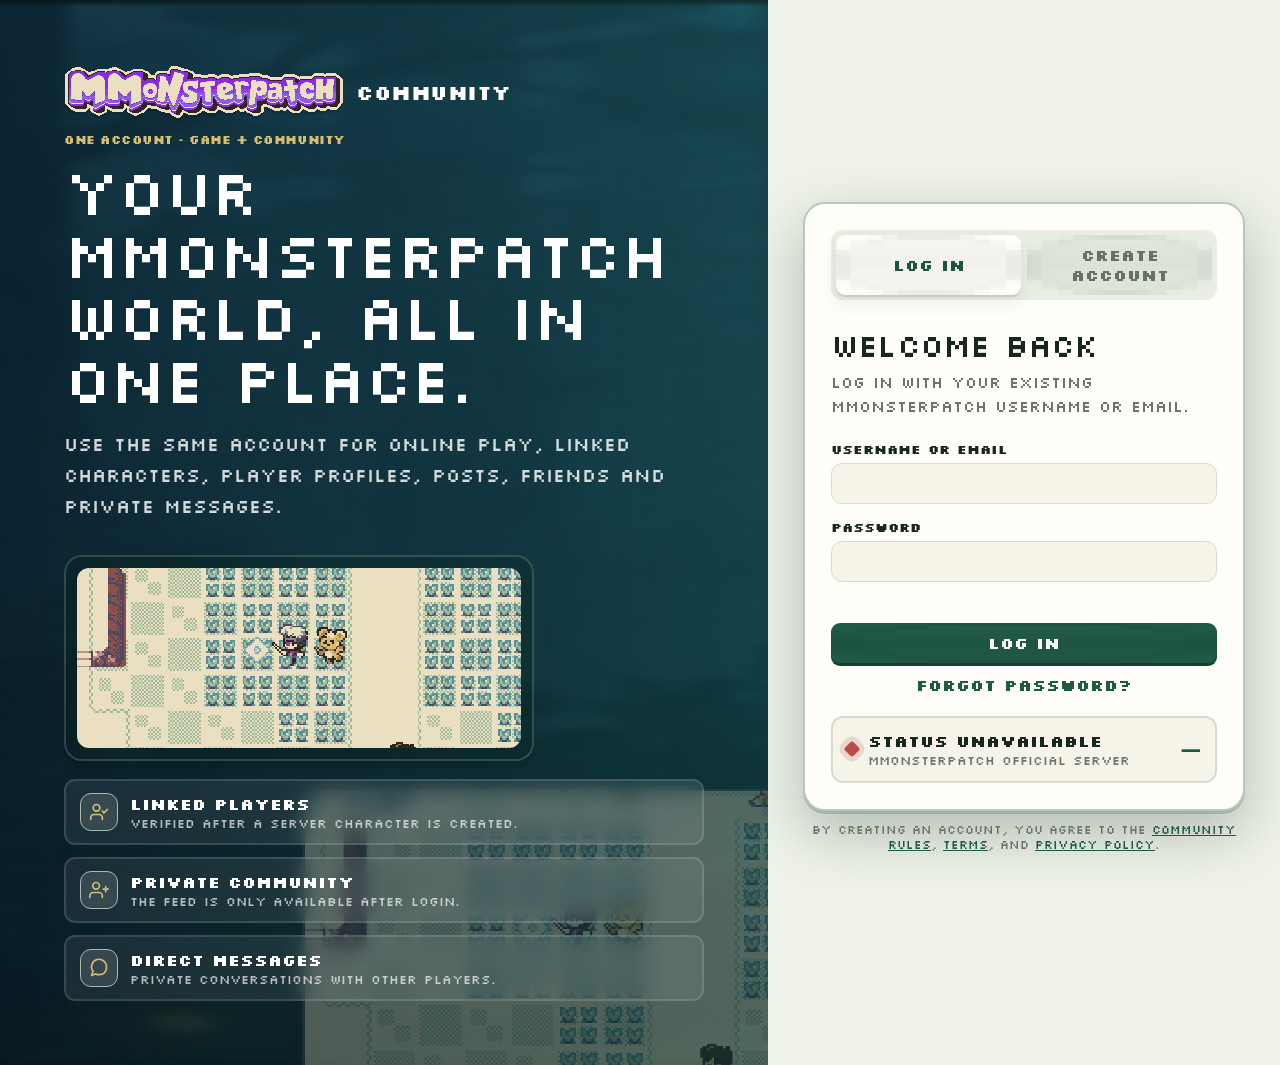
==== commit 0e29713a: "tweak" ====
--- a/index.html
+++ b/index.html
@@ -23,7 +23,7 @@
     <section class="auth-brand-panel">
       <a class="brand-lockup" href="#/">
         <img src="assets/mmonsterpatch-title-logo.png" alt="">
-        <span><strong>MMOnsterpatch</strong><small>Community</small></span>
+        <span><strong>Community</strong><small></small></span>
       </a>
       <div class="auth-copy">
         <p class="eyebrow">ONE ACCOUNT · GAME + COMMUNITY</p>
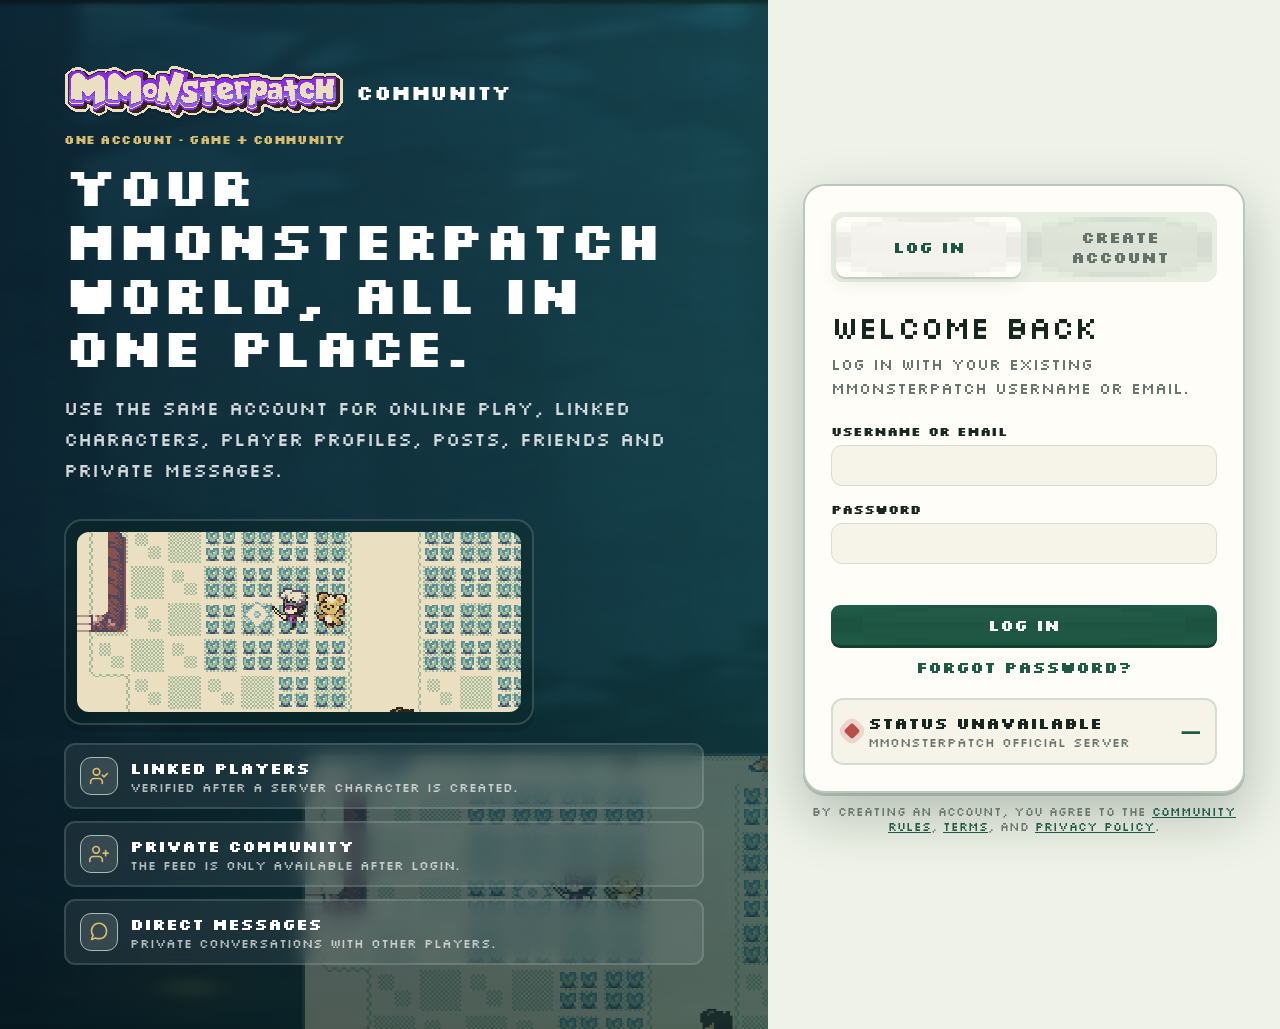
==== commit ab1f1a0a: "Website Update" ====
--- a/index.html
+++ b/index.html
@@ -115,6 +115,7 @@
         </a>
         <div class="menu-divider"></div>
         <a href="#/settings" role="menuitem"><span data-icon="settings"></span>Preferences &amp; account</a>
+        <a href="#/moderation" class="hidden" data-moderation-menu role="menuitem"><span data-icon="shield"></span>Moderation tools</a>
         <button type="button" data-theme-open role="menuitem"><span data-icon="palette"></span>Themes</button>
         <label class="menu-toggle-row"><span><span data-icon="moon"></span>Dark mode</span><input type="checkbox" data-dark-toggle><i></i></label>
         <div class="menu-divider"></div>
@@ -131,13 +132,18 @@
           </a>
         </section>
         <nav class="sidebar-card side-nav" aria-label="Community navigation">
-          <a href="#/feed" data-route-link="feed"><span class="nav-icon" data-icon="home"></span><span>Home Feed</span></a>
+          <a href="#/feed" data-route-link="feed"><span class="nav-icon" data-icon="home"></span><span>Feed</span></a>
           <a href="#/profile" data-route-link="profile"><span class="nav-icon" data-icon="user"></span><span>Profile</span></a>
           <a href="#/messages" data-route-link="messages"><span class="nav-icon" data-icon="message-circle"></span><span>Messages</span></a>
           <a href="#/friends" data-route-link="friends"><span class="nav-icon" data-icon="users"></span><span>Friends</span></a>
           <a href="#/characters" data-route-link="characters"><span class="nav-icon" data-icon="sparkles"></span><span>Characters</span></a>
           <a href="#/saved" data-route-link="saved"><span class="nav-icon" data-icon="bookmark"></span><span>Saved</span></a>
         </nav>
+        <section class="sidebar-card sidebar-message-panel hidden" data-sidebar-message-panel>
+          <div class="sidebar-message-head"><strong>Messages</strong><button class="icon-button" type="button" data-sidebar-new-message aria-label="New message"><span data-icon="edit"></span></button></div>
+          <label class="thread-search sidebar-thread-search"><span data-icon="search"></span><input type="search" placeholder="Search messages" data-sidebar-thread-filter></label>
+          <div class="thread-list sidebar-thread-list" data-sidebar-thread-list></div>
+        </section>
       </aside>
 
       <main class="main-content" id="view-root" tabindex="-1"></main>
@@ -168,12 +174,31 @@
       <form data-post-form>
         <div class="composer-author"><span class="avatar" data-current-avatar></span><strong data-current-name>Player</strong></div>
         <label class="audience-selector">Audience<select name="visibility"><option value="global">Public community</option><option value="friends">Friends only</option></select></label>
-        <textarea name="body" maxlength="5000" placeholder="What's happening in MMOnsterpatch?" required></textarea>
+        <textarea name="body" maxlength="5000" placeholder="What's happening in MMOnsterpatch?"></textarea>
         <div class="media-preview hidden" data-media-preview></div>
         <label class="attachment-button"><span data-icon="image"></span>Add photo<input type="file" accept="image/png,image/jpeg,image/webp,image/gif" data-post-image></label>
         <div class="form-error" data-post-error></div>
         <footer><button class="secondary-button" type="button" data-modal-close>Cancel</button><button class="primary-button" type="submit">Post</button></footer>
       </form>
+    </section>
+  </div>
+
+  <div class="modal-backdrop hidden" data-modal="repost">
+    <section class="modal compact" role="dialog" aria-modal="true" aria-labelledby="repost-modal-title">
+      <header><h2 id="repost-modal-title">Repost to Your Feed</h2><button type="button" class="icon-button" data-modal-close><span data-icon="x"></span></button></header>
+      <form data-repost-form>
+        <label>Add your thoughts (optional)<textarea name="body" maxlength="5000" placeholder="Say something about this post…"></textarea></label>
+        <label>Audience<select name="visibility"><option value="global">Public community</option><option value="friends">Friends only</option></select></label>
+        <div class="form-error" data-repost-error></div>
+        <footer><button class="secondary-button" type="button" data-modal-close>Cancel</button><button class="primary-button" type="submit"><span data-icon="repeat"></span>Repost</button></footer>
+      </form>
+    </section>
+  </div>
+
+  <div class="modal-backdrop hidden image-lightbox-backdrop" data-modal="image">
+    <section class="image-lightbox" role="dialog" aria-modal="true" aria-label="Full-size image viewer">
+      <header><a class="secondary-button" target="_blank" rel="noopener" data-lightbox-original><span data-icon="external-link"></span>Open original</a><button type="button" class="icon-button" aria-label="Close image viewer" data-modal-close><span data-icon="x"></span></button></header>
+      <div class="image-lightbox-stage"><img data-lightbox-image alt="Full-size post image"></div>
     </section>
   </div>
 
--- a/assets/styles.css
+++ b/assets/styles.css
@@ -73,7 +73,11 @@
 .brand-lockup small { color: rgba(255,255,255,.7); letter-spacing: .1em; text-transform: uppercase; font-size: .66rem; }
 .auth-copy { max-width: 680px; margin: auto 0; position: relative; z-index: 1; }
 .eyebrow { color: var(--accent); font-weight: 800; font-size: .75rem; letter-spacing: .16em; }
-.auth-copy h1 { margin: 10px 0 18px; font: clamp(2.6rem,5vw,5.4rem)/.98 "DM Serif Display",serif; }
+.auth-copy h1 {
+    margin: 10px 0 18px;
+    font-size: clamp(2.2rem, 4.2vw, 4.6rem);
+    line-height: 1;
+}
 .auth-copy > p:last-child { color: rgba(255,255,255,.82); max-width: 630px; font-size: clamp(1rem,1.5vw,1.18rem); line-height: 1.65; }
 .auth-highlights { display: grid; gap: 12px; max-width: 700px; position: relative; z-index: 1; }
 .auth-highlights > div { display: flex; align-items: center; gap: 12px; padding: 12px 14px; border: 1px solid rgba(255,255,255,.13); background: rgba(255,255,255,.07); border-radius: 13px; backdrop-filter: blur(10px); }
@@ -449,3 +453,130 @@
 @media(max-width:620px){
   .font-size-controls{grid-template-columns:auto 1fr auto}.font-size-controls .inline-reset{grid-column:1/-1;justify-self:start}
 }
+
+/* v0.4.0 profile, permissions, messages, and moderation */
+.permission-badge { display:inline-flex; align-items:center; gap:5px; width:fit-content; border-radius:999px; padding:5px 9px; font-size:.72rem; font-weight:900; border:1px solid var(--line); }
+.permission-badge .icon { width:15px; height:15px; }
+.permission-badge.owner { background:color-mix(in srgb,#f2c04f 28%,var(--surface)); color:color-mix(in srgb,#9b6200 80%,var(--text)); border-color:#d79c45; }
+.permission-badge.moderator { background:color-mix(in srgb,#7da6d8 25%,var(--surface)); color:color-mix(in srgb,#31577f 80%,var(--text)); border-color:#7396bd; }
+.permission-badge.user { background:var(--surface-3); color:var(--muted); }
+:root[data-mode="dark"] .permission-badge.owner { color:#ffe5a0; }
+:root[data-mode="dark"] .permission-badge.moderator { color:#c8e1ff; }
+
+.profile-media-settings { display:grid; grid-template-columns:minmax(180px,.8fr) minmax(280px,1.6fr); gap:18px; padding:16px; border:1px solid var(--line); border-radius:12px; background:var(--surface-2); }
+.profile-image-setting,.profile-cover-setting { display:grid; align-content:start; gap:10px; }
+.profile-image-preview { --avatar-size:110px; justify-self:start; background:var(--primary-soft); }
+.profile-media-actions { display:flex; align-items:center; gap:8px; flex-wrap:wrap; }
+.file-button { cursor:pointer; }
+.file-button input { position:absolute; width:1px; height:1px; opacity:0; pointer-events:none; }
+.cover-preview { height:150px; border:2px dashed var(--line); border-radius:12px; background-image:linear-gradient(110deg,rgba(14,50,40,.3),rgba(10,30,44,.12)),url("header-forest.png"); background-size:cover; background-position:center; }
+.cover-preview.has-image { border-style:solid; }
+.profile-media-settings small { color:var(--muted); }
+
+.sidebar-message-panel { margin-top:12px; padding:10px; display:grid; grid-template-rows:auto auto minmax(0,1fr); min-height:270px; max-height:calc(100vh - var(--topbar) - 330px); overflow:hidden; }
+.sidebar-message-panel.hidden { display:none; }
+.sidebar-message-head { display:flex; align-items:center; justify-content:space-between; gap:8px; padding:2px 3px 8px; }
+.sidebar-thread-search { margin:0 0 8px; }
+.sidebar-thread-list { min-height:0; max-height:100%; overflow-y:auto; scrollbar-width:thin; padding:0; }
+.sidebar-thread-list .thread-row { padding:8px 6px; }
+.sidebar-empty { padding:18px 8px; }
+.messages-center { height:calc(100vh - var(--topbar) - 36px); min-height:610px; overflow:hidden; }
+.messages-center .chat-column { height:100%; }
+.messages-center .empty-card .primary-button { margin:16px auto 0; }
+
+.moderation-section { padding:20px; margin-bottom:14px; }
+.moderation-search { display:flex; align-items:flex-end; gap:10px; margin-bottom:14px; }
+.moderation-search label { flex:1; display:flex; align-items:center; gap:8px; border:1px solid var(--line); background:var(--surface-3); border-radius:10px; padding:9px 11px; }
+.moderation-search input { flex:1; min-width:0; border:0; outline:0; background:transparent; }
+.moderation-results,.report-list { display:grid; gap:9px; }
+.moderation-user-card,.report-card { display:flex; align-items:center; gap:12px; padding:12px; border:1px solid var(--line); border-radius:11px; background:var(--surface-2); }
+.moderation-user-copy { flex:1; min-width:0; display:grid; gap:3px; }
+.moderation-user-copy small,.report-card small { color:var(--muted); overflow-wrap:anywhere; }
+.moderation-user-copy .profile-badges { margin-top:5px; }
+.role-control { min-width:150px; }
+.role-control select { width:100%; margin-top:4px; }
+.report-card { align-items:flex-start; justify-content:space-between; }
+.report-card > div:first-child { min-width:0; }
+.report-card p { margin:7px 0 0; white-space:pre-wrap; overflow-wrap:anywhere; }
+.report-actions { display:flex; gap:7px; flex-wrap:wrap; justify-content:flex-end; }
+.danger-button.small { min-height:34px; padding:7px 10px; font-size:.72rem; }
+
+@media (max-width:1000px) {
+  .sidebar-message-panel { display:none !important; }
+}
+@media (max-width:700px) {
+  .profile-media-settings { grid-template-columns:1fr; }
+  .moderation-search,.moderation-user-card,.report-card { align-items:stretch; flex-direction:column; }
+  .role-control { width:100%; }
+  .report-actions { justify-content:flex-start; }
+}
+
+/* v0.4.0 character portrait correction
+   Game sprites must remain fully visible and pixel-crisp. Custom profile photos keep cover cropping. */
+.avatar.game-avatar {
+  background: linear-gradient(145deg, var(--primary-soft), var(--accent-soft));
+}
+.avatar.game-avatar img {
+  object-fit: contain;
+  image-rendering: pixelated;
+  padding: 5%;
+  box-sizing: border-box;
+}
+.avatar-xl.game-avatar img { padding: 8%; }
+.moderation-user-actions { display:grid; justify-items:stretch; gap:8px; min-width:160px; }
+.moderation-user-actions .secondary-button { justify-content:center; }
+@media (max-width:700px) { .moderation-user-actions { width:100%; min-width:0; } }
+
+
+/* v0.5.0 Facebook/X-style post interactions */
+.post-body,.embedded-post-body,.comment-bubble p { white-space: pre-wrap; overflow-wrap: anywhere; }
+.post-media-button { width: 100%; border: 0; border-block: 1px solid var(--line); padding: 0; background: color-mix(in srgb,var(--surface-3) 86%,#000); display: flex; align-items: center; justify-content: center; overflow: hidden; cursor: zoom-in; }
+.post-media-button .post-media { width: auto; height: auto; max-width: 100%; max-height: min(680px,72vh); object-fit: contain; border: 0; image-rendering: auto; }
+.post-media-button.media-square { max-width: 560px; margin-inline: auto; border-inline: 1px solid var(--line); }
+.post-media-button.media-portrait { max-width: 520px; margin-inline: auto; border-inline: 1px solid var(--line); }
+.post-media-button.embedded { max-height: 420px; border: 0; border-top: 1px solid var(--line); }
+.post-media-button.embedded .post-media { max-height: 420px; }
+.post-summary { align-items: center; }
+.summary-link { border: 0; background: transparent; color: inherit; padding: 3px 0; font: inherit; cursor: pointer; }
+.summary-link:hover { text-decoration: underline; color: var(--text); }
+.post-actions button.active .icon { fill: currentColor; stroke: currentColor; }
+.post-actions button:disabled { opacity: .65; cursor: wait; }
+.share-action-wrap { position: relative; display: flex; }
+.share-action-wrap > button { width: 100%; }
+.share-menu { position: absolute; right: 6px; bottom: calc(100% + 7px); width: 190px; padding: 6px; border: 1px solid var(--line); border-radius: 12px; background: var(--surface); box-shadow: var(--shadow-lg); z-index: 35; }
+.share-menu button { width: 100%; justify-content: flex-start; padding: 9px 10px; }
+.view-more-comments { border: 0; background: transparent; padding: 0 0 8px; color: var(--muted); font-weight: 800; text-align: left; cursor: pointer; }
+.view-more-comments:hover { text-decoration: underline; }
+.comment-bubble small { display: block; margin-top: 4px; color: var(--muted); font-size: .66rem; }
+.detail-comments { max-height: min(620px,62vh); overflow-y: auto; scrollbar-gutter: stable; }
+.post-detail-tabs { display: flex; gap: 8px; margin-bottom: 12px; padding: 5px; border: 1px solid var(--line); border-radius: 12px; background: var(--surface); }
+.post-detail-tabs a { flex: 1; padding: 9px 12px; border-radius: 8px; text-align: center; color: var(--muted); font-weight: 800; }
+.post-detail-tabs a.active,.post-detail-tabs a:hover { color: var(--text); background: var(--surface-3); }
+.post-detail-panel { padding: 0; overflow: hidden; }
+.post-detail-panel-head { display: flex; justify-content: space-between; align-items: center; padding: 14px 16px; border-bottom: 1px solid var(--line); }
+.post-detail-panel-head h2 { margin: 0; }
+.reaction-member-list { max-height: min(620px,62vh); overflow-y: auto; padding: 8px; scrollbar-gutter: stable; }
+.reaction-member { display: grid; grid-template-columns: auto 1fr auto; align-items: center; gap: 10px; padding: 9px; border-radius: 10px; }
+.reaction-member:hover { background: var(--surface-3); }
+.reaction-member span:nth-child(2) { display: grid; gap: 2px; }
+.reaction-member small { color: var(--muted); }
+.reaction-heart { color: var(--primary); }
+.reaction-heart .icon { fill: currentColor; }
+.embedded-post { margin: 0 14px 14px; border: 1px solid var(--line); border-radius: 13px; overflow: hidden; background: var(--surface-2); }
+.embedded-post-head { display: flex; align-items: center; gap: 9px; padding: 11px 12px; color: var(--text); }
+.embedded-post-head span:nth-child(2) { display: grid; }
+.embedded-post-head small { color: var(--muted); }
+.embedded-post-body { padding: 0 12px 12px; }
+.embedded-post.unavailable { padding: 16px; color: var(--muted); }
+.avatar-tiny { width: 34px; height: 34px; }
+.image-lightbox-backdrop { background: rgba(0,0,0,.88); padding: 12px; }
+.image-lightbox { width: min(1500px,100%); height: min(94vh,1100px); display: grid; grid-template-rows: auto 1fr; background: #090b0a; border: 1px solid rgba(255,255,255,.18); border-radius: 14px; overflow: hidden; }
+.image-lightbox > header { display: flex; justify-content: flex-end; gap: 10px; padding: 8px; background: rgba(10,14,12,.94); }
+.image-lightbox-stage { min-height: 0; display: flex; align-items: center; justify-content: center; overflow: auto; }
+.image-lightbox-stage img { display: block; max-width: 100%; max-height: 100%; width: auto; height: auto; object-fit: contain; image-rendering: auto; }
+@media (max-width:700px) {
+  .post-media-button.media-square,.post-media-button.media-portrait { max-width: 100%; border-inline: 0; }
+  .image-lightbox-backdrop { padding: 0; }
+  .image-lightbox { height: 100dvh; border-radius: 0; border: 0; }
+}
+.post-actions button[data-react].active { color: #e26b78; }
